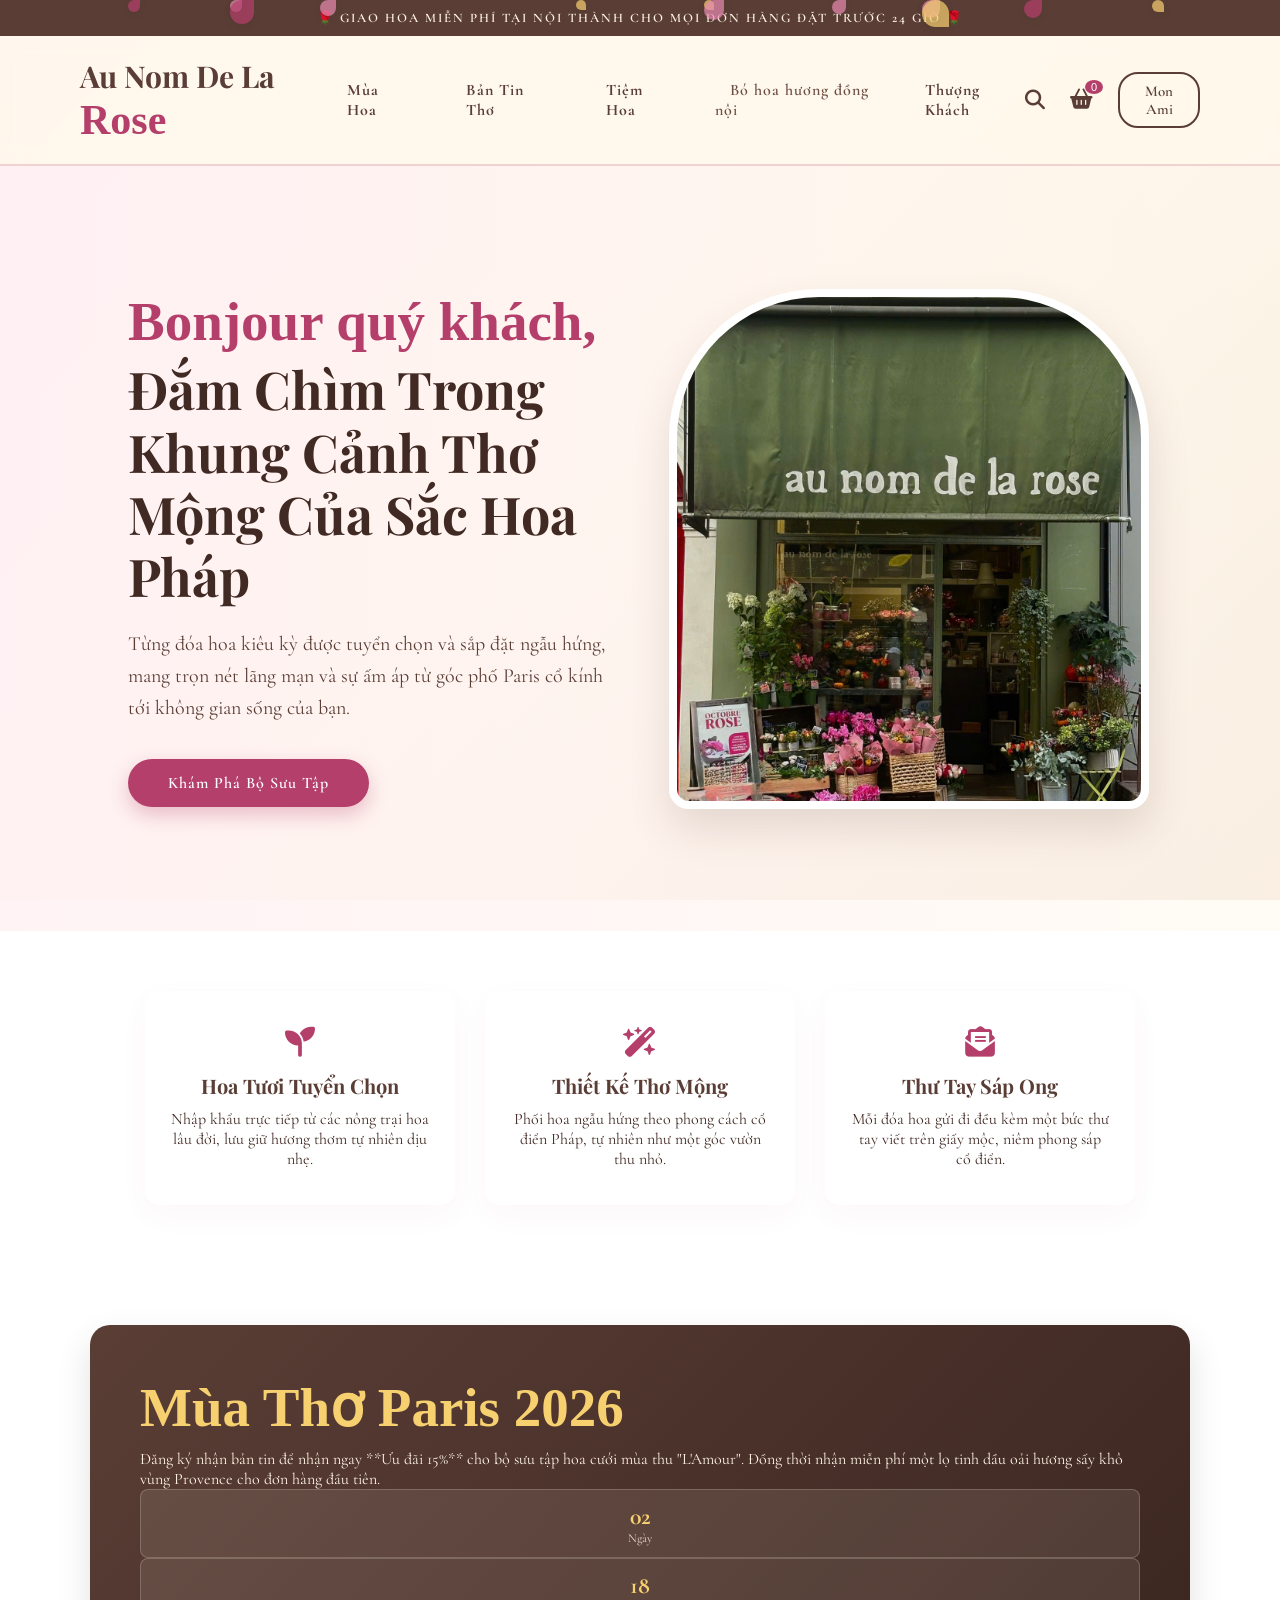
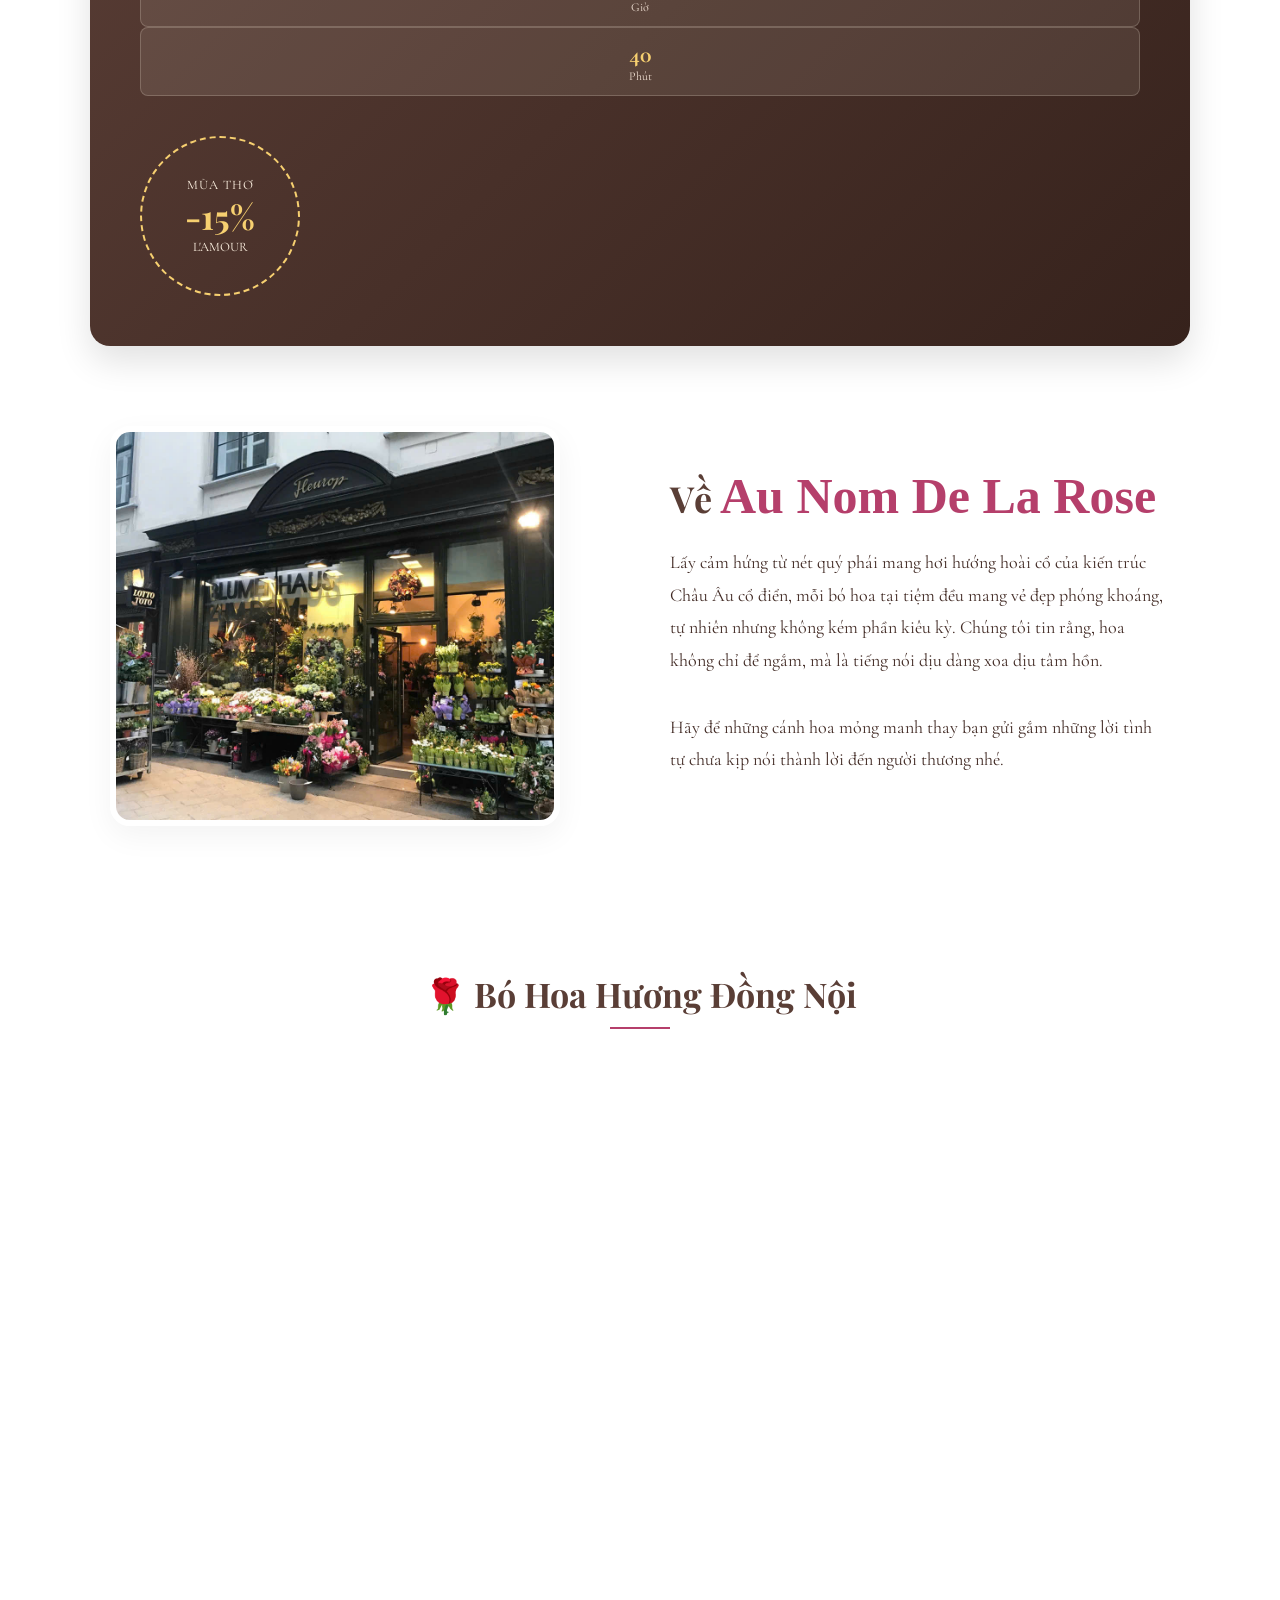
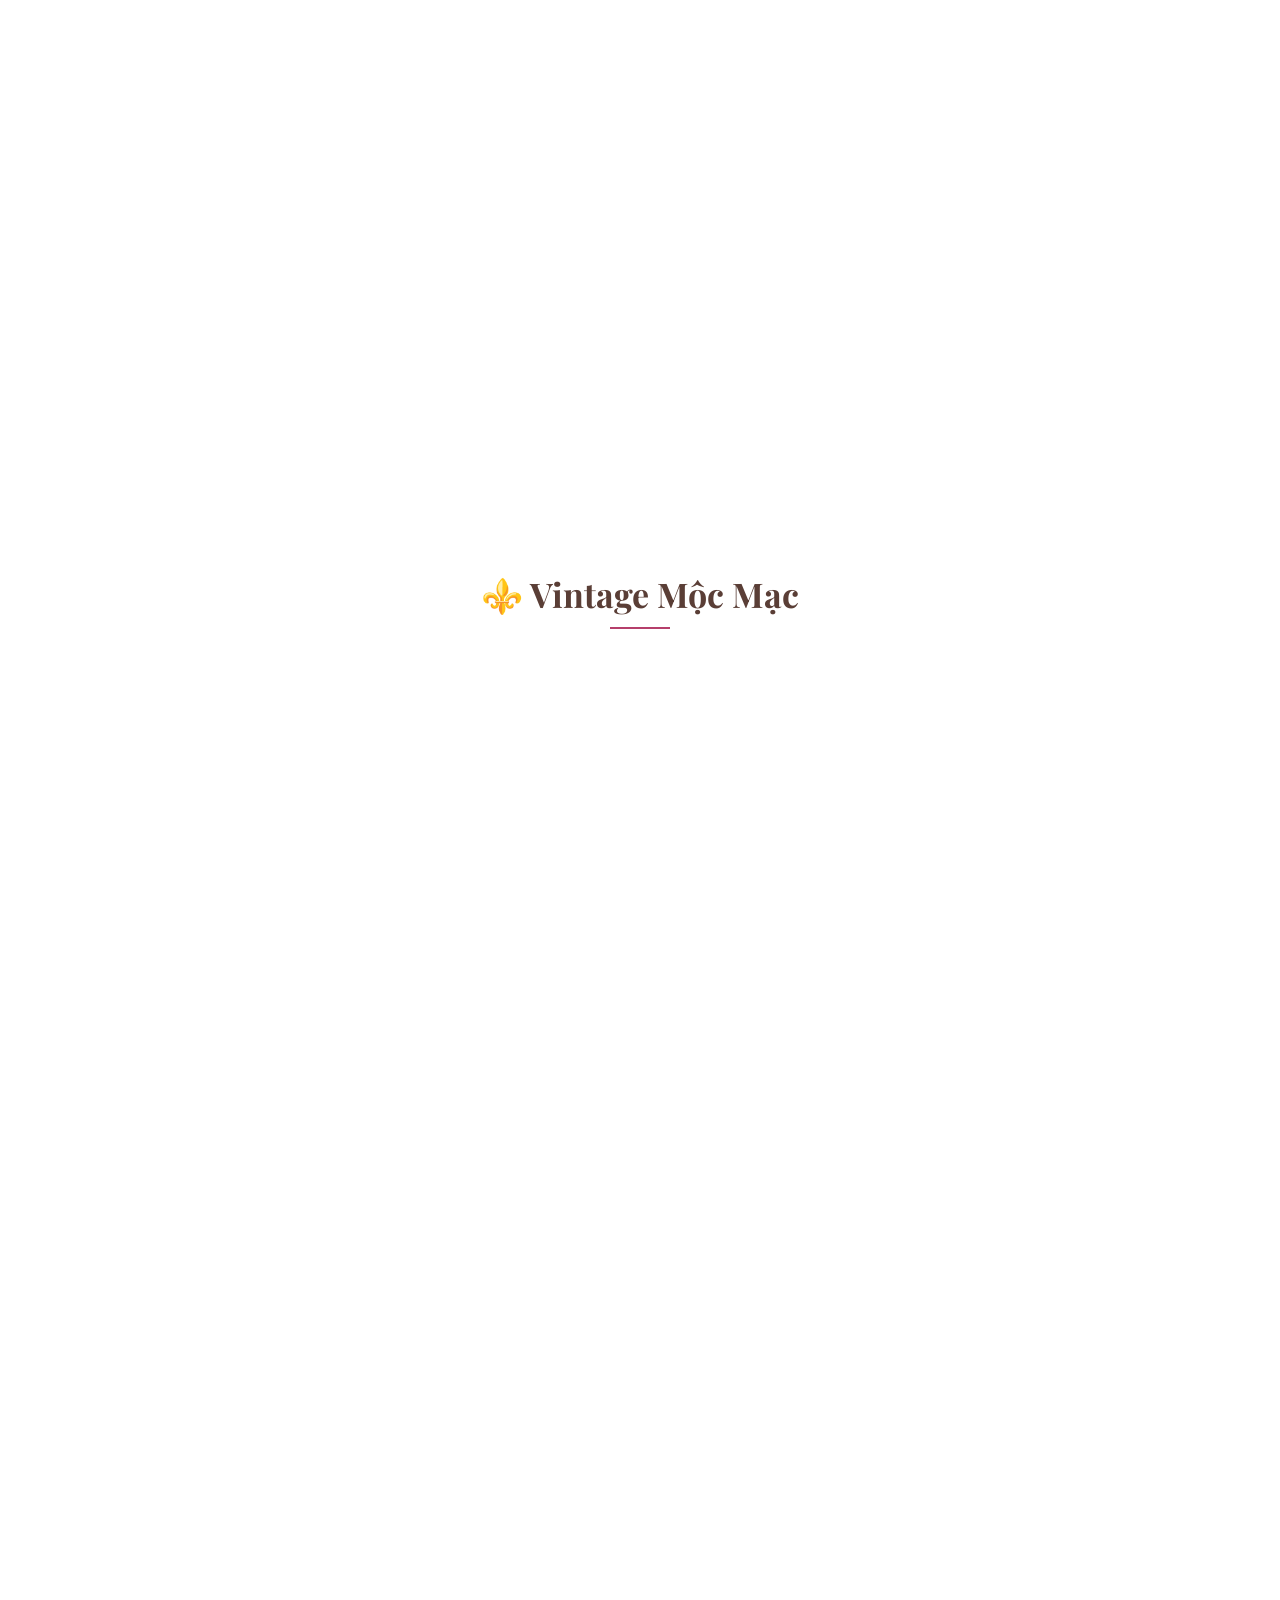
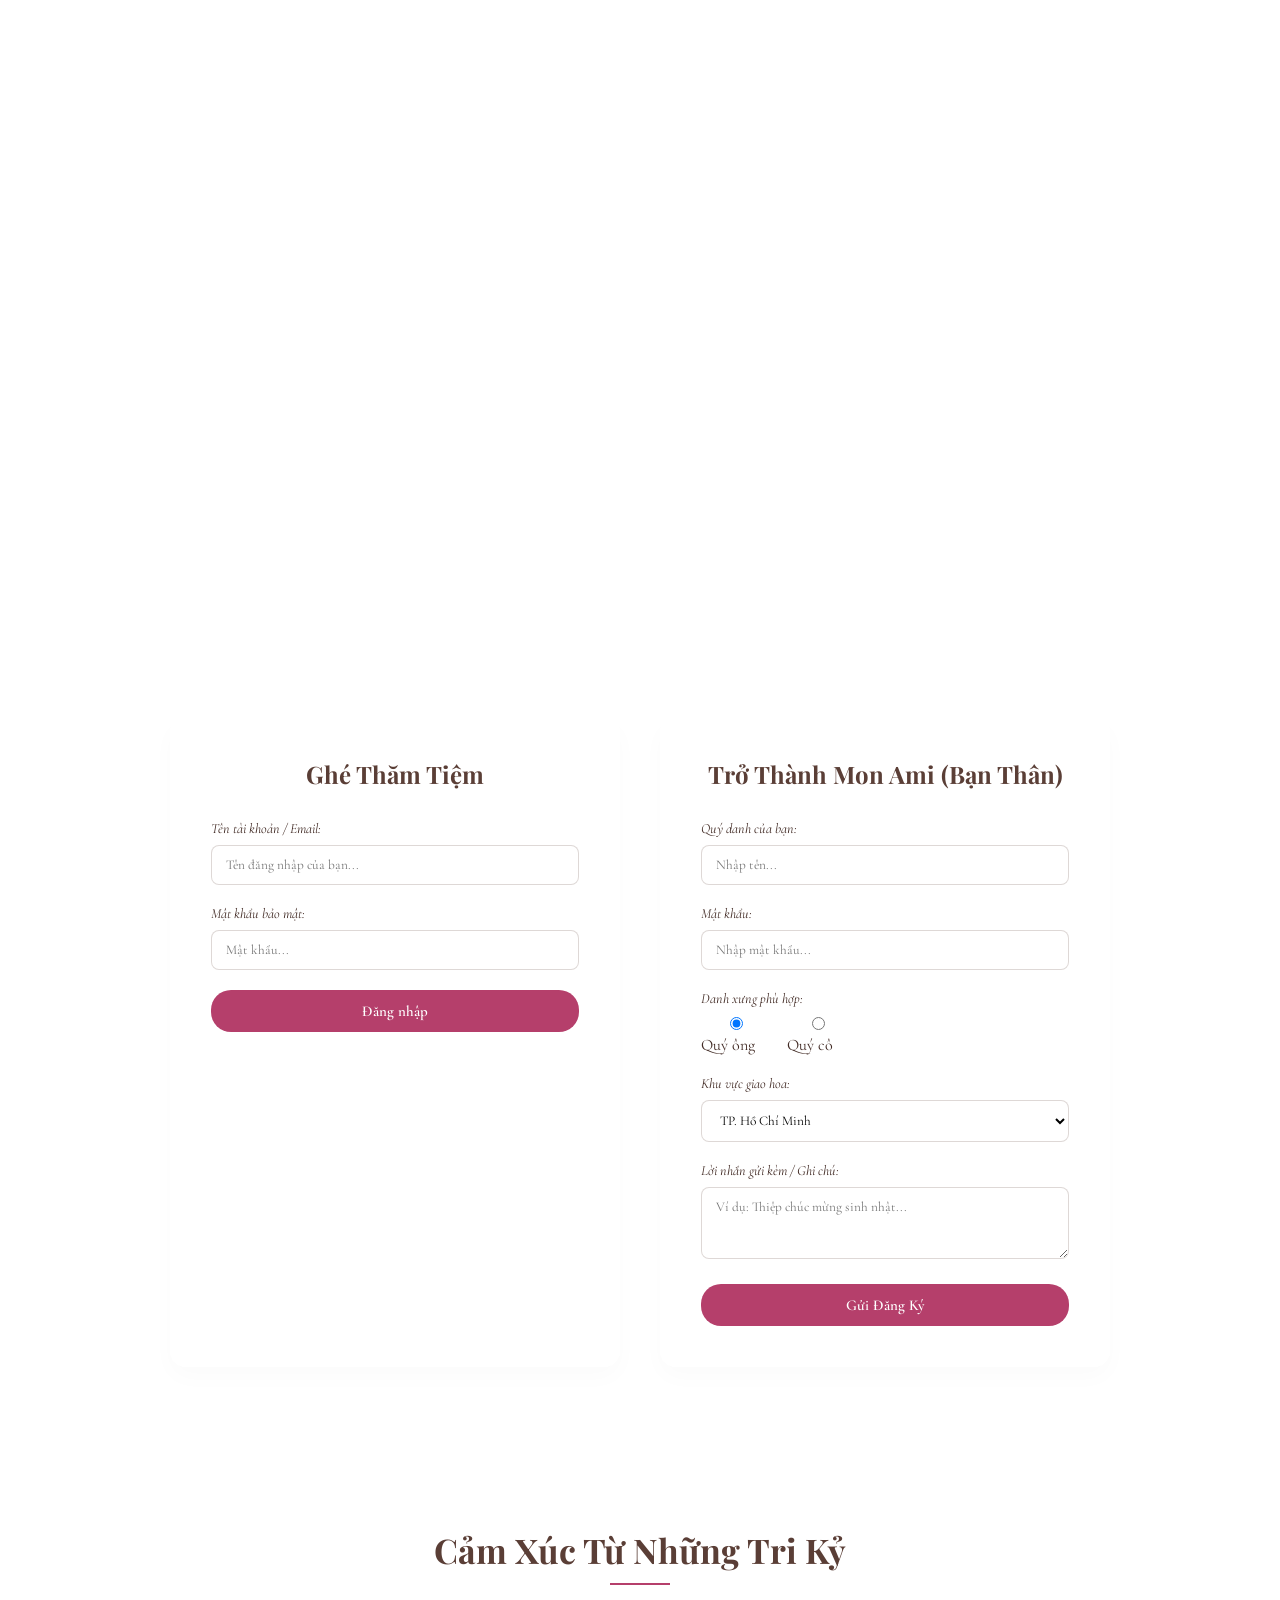
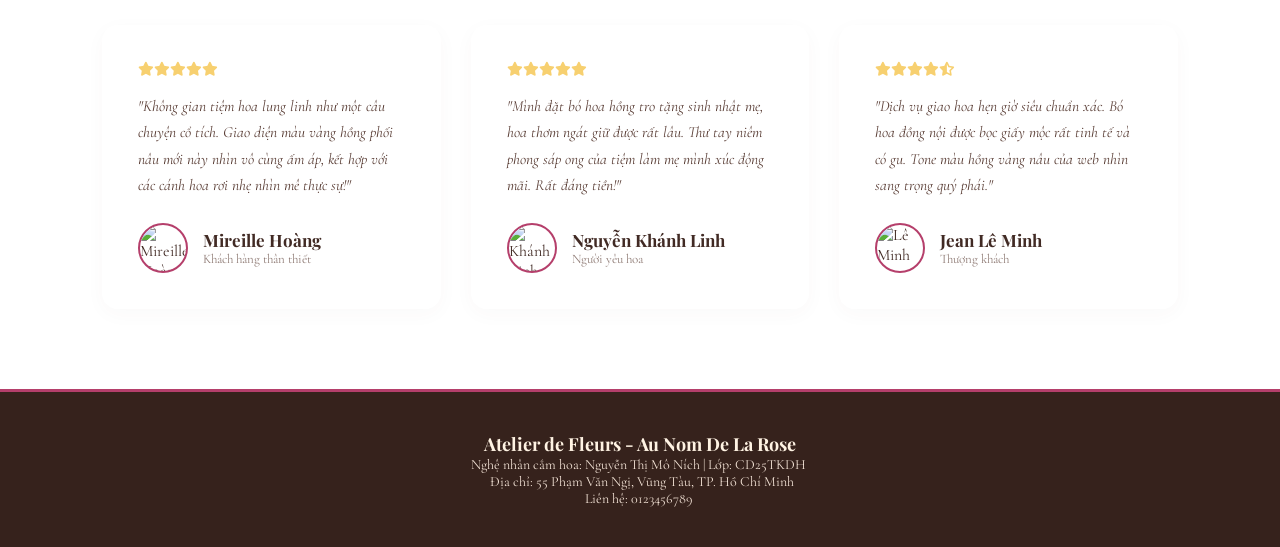
==== index.html @ 8b3912d1 "Rename html.html to index.html" ====
<!DOCTYPE html>
<html lang="vi">
<head>
	
    <meta charset="UTF-8">
    <meta name="viewport" content="width=device-width, initial-scale=1.0">
    <title>Au Nom De La Rose - Tiệm Hoa Cổ Điển Pháp</title>
   <link rel="stylesheet" href="styles/default.css">
    <!-- Font Awesome Icons -->
    <link rel="stylesheet" href="https://cdnjs.cloudflare.com/ajax/libs/font-awesome/6.4.0/css/all.min.css">
    <!-- Google Fonts -->
    <link href="https://fonts.googleapis.com/css2?amily=Alex+Brush&family=Cormorant+Garamond:ital,wght=0,400;0,600;0,700;1,400&family=Playfair+Display:ital,wght=0,600;0,700;1,400;1,700&display=swap" rel="stylesheet">

    <style>
        * {
            margin: 0;
            padding: 0;
            box-sizing: border-box;
            font-family: 'Cormorant Garamond', serif;
            scroll-behavior: smooth;
        }

        body {
            background: linear-gradient(135deg, 
                            rgba(255, 240, 243, 0.92), 
                            rgba(255, 248, 235, 0.90), 
                            rgba(242, 226, 213, 0.92)), 
                        url('image_c77084.jpg'); 
            background-size: cover; 
            background-position: center;
            background-attachment: fixed;
            color: #412a24;
            font-size: 16px;
            overflow-x: hidden;
            position: relative;
        }

        /* ----- HIỆU ỨNG CÁNH HOA RƠI TOÀN TRANG ----- */
        .petals-container {
            position: fixed;
            top: 0;
            left: 0;
            width: 100%;
            height: 100%;
            pointer-events: none; /* Giúp khách hàng vẫn click chọn xem hoa bình thường */
            z-index: 9999;
            overflow: hidden;
        }

        .petal {
            position: absolute;
            background: #b53f6b; /* Cánh hoa hồng đậm */
            border-radius: 150% 0 150% 150%;
            opacity: 0.7;
            animation: fly 10s linear infinite;
        }

        /* Tạo các kiểu dáng, màu sắc và tốc độ rơi ngẫu nhiên cho cánh hoa */
        .petal:nth-child(2n) { background: #e88ab1; } /* Hồng nhạt */
        .petal:nth-child(3n) { background: #f7d070; border-radius: 50% 50% 0 50%; } /* Cánh hoa vàng vàng */
        
        .petal.p1 { left: 10%; width: 12px; height: 12px; animation-duration: 8s; animation-delay: 0s; }
        .petal.p2 { left: 25%; width: 16px; height: 16px; animation-duration: 12s; animation-delay: 2s; }
        .petal.p3 { left: 45%; width: 10px; height: 10px; animation-duration: 7s; animation-delay: 1s; }
        .petal.p4 { left: 65%; width: 14px; height: 14px; animation-duration: 11s; animation-delay: 4s; }
        .petal.p5 { left: 80%; width: 18px; height: 18px; animation-duration: 9s; animation-delay: 1.5s; }
        .petal.p6 { left: 90%; width: 12px; height: 12px; animation-duration: 13s; animation-delay: 3s; }

        @keyframes fly {
            0% {
                top: -10%;
                transform: translateX(0) rotate(0deg);
            }
            100% {
                top: 110%;
                transform: translateX(100px) rotate(360deg);
            }
        }

        /* TOP BAR */
        .topbar {
            background: #5a3e36; 
            color: #fff3e3; 
            text-align: center;
            padding: 10px;
            font-size: 13px;
            letter-spacing: 2px;
            text-transform: uppercase;
            font-weight: 600;
        }

        /* HEADER */
        header {
            background: rgba(255, 248, 235, 0.85); 
            display: flex;
            justify-content: space-between;
            align-items: center;
            padding: 20px 80px;
            border-bottom: 2px solid rgba(181, 63, 107, 0.2); 
            position: sticky;
            top: 0;
            z-index: 1000;
            backdrop-filter: blur(10px);
        }

        .logo h2 {
            font-family: 'Playfair Display', serif;
            color: #5a3e36; 
            font-size: 30px;
            font-weight: 700;
        }

        .logo h2 span {
            font-family: 'Alex Brush', cursive; 
            color: #b53f6b; 
            font-size: 42px;
            font-weight: bold;
        }

        nav a {
            text-decoration: none;
            margin: 0 15px;
            color: #5a3e36; 
            font-size: 16px;
            letter-spacing: 1px;
            font-weight: 700;
            transition: .3s;
        }

        nav a:hover { color: #b53f6b; }

        .icons {
            display: flex;
            align-items: center;
            gap: 25px;
            font-size: 20px;
            color: #5a3e36;
        }

        .cart { position: relative; cursor: pointer; }
        .cart:hover { color: #b53f6b; }

        .cart-count {
            position: absolute;
            top: -8px;
            right: -10px;
            background: #b53f6b; 
            color: #fff;
            font-size: 11px;
            padding: 1px 6px;
            border-radius: 50%;
            font-family: sans-serif;
        }

        .login-btn {
            background: transparent; 
            color: #5a3e36;
            padding: 8px 22px;
            border: 2px solid #5a3e36;
            border-radius: 20px;
            font-size: 15px;
            font-weight: 600;
            cursor: pointer;
            transition: 0.3s;
        }

        .login-btn:hover {
            background: #b53f6b;
            color: #fff;
            border-color: #b53f6b;
        }

        /* BANNER TRANG BÌA */
        .banner {
            min-height: 85vh;
            display: flex;
            align-items: center;
            justify-content: space-between;
            padding: 40px 10%;
            background: linear-gradient(to right, rgba(255, 240, 243, 0.8), rgba(255, 248, 235, 0.5));
            gap: 50px;
        }

        .banner-text { flex: 1; text-align: left; }
        .banner-text .sub-title {
            font-family: 'Alex Brush', cursive;
            font-size: 55px;
            color: #b53f6b;
            margin-bottom: 5px;
            font-weight: bold;
            display: block;
        }

        .banner-text h1 {
            font-family: 'Playfair Display', serif;
            font-size: 52px;
            color: #412a24; 
            font-weight: 700;
            line-height: 1.2;
            margin-bottom: 20px;
        }

        .banner-text p {
            font-size: 20px;
            margin-bottom: 35px;
            color: #5a3e36;
            line-height: 1.6;
        }

        .banner-text button {
            background: #b53f6b; 
            color: #fff;
            border: none;
            padding: 14px 40px;
            font-size: 16px;
            letter-spacing: 1px;
            border-radius: 30px;
            cursor: pointer;
            transition: 0.4s;
            font-weight: 600;
            box-shadow: 0 8px 20px rgba(181, 63, 107, 0.3);
        }

        .banner-text button:hover {
            background: #5a3e36; 
            box-shadow: 0 8px 20px rgba(90, 62, 54, 0.3);
        }

        .banner-image { flex: 1; display: flex; justify-content: center; position: relative; }
        .banner-image .img-wrapper {
            width: 100%;
            max-width: 480px;
            height: 520px;
            border-radius: 150px 150px 20px 20px; 
            overflow: hidden;
            border: 8px solid #fff;
            box-shadow: 0 20px 40px rgba(90,62,54,0.15);
        }

        .banner-image img { width: 100%; height: 100%; object-fit: cover; transition: transform 0.6s; }
        .banner-image .img-wrapper:hover img { transform: scale(1.05); }

        /* FEATURES */
        .features { display: flex; justify-content: center; flex-wrap: wrap; gap: 30px; padding: 60px 40px; }
        .feature-box {
            background: rgba(255, 255, 255, 0.8);
            backdrop-filter: blur(5px);
            width: 310px;
            padding: 35px 25px;
            text-align: center;
            border-radius: 15px;
            border: 1px solid rgba(255, 255, 255, 0.6);
            box-shadow: 0 10px 30px rgba(181, 63, 107, 0.04);
            transition: 0.3s;
        }
        .feature-box:hover { transform: translateY(-5px); border-color: #b53f6b; }
        .feature-box i { font-size: 30px; color: #b53f6b; margin-bottom: 15px; }
        .feature-box h3 { font-family: 'Playfair Display', serif; font-size: 20px; color: #5a3e36; margin-bottom: 10px; }

        /* PROMO SECTION */
        .promo-section {
            background: linear-gradient(135deg, #5a3e36, #36221c);
            max-width: 1100px;
            margin: 60px auto;
            padding: 50px;
            display: flex;
            align-items: center;
            justify-content: space-between;
            gap: 40px;
            flex-wrap: wrap;
            border-radius: 20px;
            box-shadow: 0 15px 35px rgba(0,0,0,0.12);
            color: #fff3e3;
        }

        .bouncing-title { font-family: 'Alex Brush', cursive; font-size: 55px; color: #f7d070; margin-bottom: 10px; }
        .time-box {
            background: rgba(255, 243, 227, 0.1);
            padding: 12px;
            text-align: center;
            min-width: 75px;
            border: 1px solid rgba(255, 243, 227, 0.2);
            border-radius: 8px;
        }
        .time-box span { color: #f7d070; font-size: 24px; font-weight: bold; }

        .badge-circle {
            border: 2px dashed #f7d070;
            width: 160px;
            height: 160px;
            border-radius: 50%;
            display: flex;
            flex-direction: column;
            justify-content: center;
            align-items: center;
        }
        .badge-circle h3 { font-size: 34px; color: #f7d070; font-family: 'Playfair Display', serif; }

        /* GIỚI THIỆU TIỆM HOA */
        .about-section {
            max-width: 1100px;
            margin: 80px auto;
            padding: 0 20px;
            display: flex;
            align-items: center;
            gap: 60px;
            flex-wrap: wrap;
        }

        .about-img img {
            width: 100%;
            max-width: 450px;
            height: 400px;
            object-fit: cover;
            border-radius: 20px;
            border: 6px solid #fff;
            box-shadow: 0 10px 30px rgba(0,0,0,0.05);
        }

        .about-text h2 { font-family: 'Playfair Display', serif; color: #5a3e36; font-size: 36px; margin-bottom: 20px; }
        .about-text h2 span { color: #b53f6b; font-family: 'Alex Brush', cursive; font-size: 50px; }

        /* PRODUCTS GRID */
        section { padding: 60px 8%; } 
        .title { text-align: center; font-family: 'Playfair Display', serif; font-size: 34px; color: #5a3e36; margin-bottom: 40px; position: relative; }
        .title::after { content: ''; display: block; width: 60px; height: 2px; background: #b53f6b; margin: 10px auto 0; }

        .products {
            display: grid;
            grid-template-columns: repeat(auto-fill, minmax(260px, 1fr));
            gap: 30px;
            max-width: 1200px;
            margin: 0 auto;
        }

        .card {
            background: rgba(255, 255, 255, 0.85);
            backdrop-filter: blur(5px);
            border: 1px solid rgba(255, 255, 255, 0.6);
            border-radius: 16px;
            transition: .4s;
            padding: 15px;
            box-shadow: 0 5px 15px rgba(0,0,0,0.02);
        }

        .card:hover {
            transform: translateY(-6px);
            box-shadow: 0 15px 30px rgba(181, 63, 107, 0.1);
            border-color: #b53f6b;
        }

        .card img { width: 100%; height: 280px; object-fit: cover; border-radius: 12px; }
        .content { padding: 15px 5px 5px 5px; text-align: center; }
        .content h3 { font-family: 'Playfair Display', serif; font-size: 18px; color: #5a3e36; margin-bottom: 8px; }
        .price { font-size: 16px; color: #b53f6b; font-weight: 700; margin-bottom: 15px; font-family: sans-serif; }

        .buy {
            width: 100%;
            padding: 11px;
            border: 1px solid #b53f6b;
            background: transparent;
            color: #b53f6b;
            font-size: 15px;
            font-weight: 600;
            cursor: pointer;
            transition: 0.3s;
            border-radius: 20px;
        }
        .buy:hover { background: #b53f6b; color: #fff; }

        /* ACCOUNT SECTION */
        #account-section { padding: 80px 10%; }
        .account-container { display: flex; justify-content: center; gap: 40px; flex-wrap: wrap; max-width: 1000px; margin: 0 auto; }
        .form-box { background: rgba(255, 255, 255, 0.85); backdrop-filter: blur(5px); flex: 1; min-width: 320px; max-width: 450px; padding: 40px; border-radius: 16px; border: 1px solid rgba(255,255,255,0.6); box-shadow: 0 10px 25px rgba(0,0,0,0.02); }
        .form-box h2 { font-family: 'Playfair Display', serif; text-align: center; color: #5a3e36; margin-bottom: 30px; }
        
        .form-group input, .form-group select, .form-group textarea {
            border: 1px solid rgba(90, 62, 54, 0.2);
            padding: 11px 14px;
            width: 100%;
            background: rgba(255, 255, 255, 0.7);
            border-radius: 8px;
        }
        .form-group input:focus, .form-group select:focus, .form-group textarea:focus { border-color: #b53f6b; background: #fff; outline: none; }
        
        .submit-btn {
            width: 100%;
            padding: 12px;
            border: none;
            background: #b53f6b; 
            color: white;
            font-size: 15px;
            font-weight: 600;
            cursor: pointer;
            transition: 0.3s;
            border-radius: 20px;
        }
        .submit-btn:hover { background: #5a3e36; }

        /* ----- PHẦN ĐÁNH GIÁ KHÁCH HÀNG MỞ RỘNG (3 ĐÁNH GIÁ CÓ HÌNH ẢNH) ----- */
        .reviews-section { padding: 80px 8%; text-align: center; }
        
        .reviews-grid {
            display: grid;
            grid-template-columns: repeat(auto-fit, minmax(320px, 1fr));
            gap: 30px;
            max-width: 1200px;
            margin: 40px auto 0;
        }

        .review-card {
            background: rgba(255, 255, 255, 0.85);
            backdrop-filter: blur(5px);
            padding: 35px;
            border-radius: 16px;
            border: 1px solid rgba(255,255,255,0.6);
            text-align: left;
            box-shadow: 0 5px 20px rgba(90, 62, 54, 0.03);
            transition: 0.3s;
        }
        .review-card:hover {
            transform: translateY(-5px);
            border-color: #b53f6b;
            box-shadow: 0 10px 25px rgba(181, 63, 107, 0.08);
        }

        .stars { color: #f7d070; margin-bottom: 15px; font-size: 14px; }
        .review-text { font-style: italic; line-height: 1.7; margin-bottom: 25px; color: #5a3e36; font-size: 15.5px; }
        
        .customer-info { display: flex; align-items: center; gap: 15px; }
        .customer-info img { width: 50px; height: 50px; border-radius: 50%; object-fit: cover; border: 2px solid #b53f6b; }
        .customer-info h4 { font-family: 'Playfair Display', serif; color: #412a24; font-size: 17px; }
        .customer-info p { font-size: 13px; color: #8e7a74; }

        /* FOOTER */
        footer {
            background: #36221c; 
            color: #f2e2d5;
            text-align: center;
            padding: 40px 20px;
            font-size: 14px;
            border-top: 3px solid #b53f6b;
        }
        footer p strong { color: #fff3e3; font-family: 'Playfair Display', serif; font-size: 18px; }
    </style>
</head>
<body>

    <div class="petals-container">
        <div class="petal p1"></div>
        <div class="petal p2"></div>
        <div class="petal p3"></div>
        <div class="petal p4"></div>
        <div class="petal p5"></div>
        <div class="petal p6"></div>
        <!-- Lớp cánh hoa thứ hai lệch giờ để tạo độ dày mượt mà -->
        <div class="petal p1" style="animation-delay: 4s; left: 18%; width: 24px; height: 24px;"></div>
        <div class="petal p3" style="animation-delay: 5s; left: 55%; width: 20px; height: 20px;"></div>
        <div class="petal p5" style="animation-delay: 3s; left: 72%; width: 27px; height: 27px;"></div>
    </div>
        <!-- Nhân đôi số lượng cánh hoa để dày hơn -->
        <div class="petal p1" style="animation-delay: 4s; left: 18%;"></div>
        <div class="petal p3" style="animation-delay: 5s; left: 55%;"></div>
        <div class="petal p5" style="animation-delay: 3s; left: 72%;"></div>
    </div>

    <!-- TOP BAR -->
    <div class="topbar">
        🌹 Giao Hoa Miễn Phí Tại Nội Thành Cho Mọi Đơn Hàng Đặt Trước 24 Giờ 🌹
    </div>

    <!-- HEADER -->
    <header>
        <div class="logo">
            <h2>Au Nom De La <span>Rose</span></h2>
        </div>

        <nav>
            <a href="#home">Mùa Hoa</a>
            <a href="#promo">Bản Tin Thơ</a>
            <a href="#about">Tiệm Hoa</a>
            <div class="dropdown">
    <a href="#classic-bouquet" class="dropbtn">
        Bó hoa hương đồng nội
    </a>

    <div class="dropdown-content">
        
        <a href="#rustic-box"> Vintage Mộc Mạc</a>
    </div>
</div>
            <a href="#account-section">Thượng Khách</a>
        </nav>

        <div class="icons">
            <i class="fa-solid fa-magnifying-glass"></i>
            <div class="cart">
                <i class="fa-solid fa-basket-shopping"></i>
                <div class="cart-count" id="cartCount">0</div>
            </div>
            <button class="login-btn" onclick="gotoAccount()">Mon Ami</button>
        </div>
    </header>

    <!-- TRANG BÌA -->
    <section id="home" class="banner">
        <div class="banner-text">
            <span class="sub-title">Bonjour quý khách,</span>
            <h1>Đắm Chìm Trong Khung Cảnh Thơ Mộng Của Sắc Hoa Pháp</h1>
            <p>Từng đóa hoa kiêu kỳ được tuyển chọn và sắp đặt ngẫu hứng, mang trọn nét lãng mạn và sự ấm áp từ góc phố Paris cổ kính tới không gian sống của bạn.</p>
            <button onclick="goShop()">Khám Phá Bộ Sưu Tập</button>
        </div>
        <div class="banner-image">
            <div class="img-wrapper"><img src="inmage/cua hang hoa.jpg" width="1200" height="1600" alt=""/> </div>
        </div>
    </section>

    <!-- FEATURES -->
    <div class="features">
        <div class="feature-box">
            <i class="fa-solid fa-seedling"></i>
            <h3>Hoa Tươi Tuyển Chọn</h3>
            <p>Nhập khẩu trực tiếp từ các nông trại hoa lâu đời, lưu giữ hương thơm tự nhiên dịu nhẹ.</p>
        </div>
        <div class="feature-box">
            <i class="fa-solid fa-wand-magic-sparkles"></i>
            <h3>Thiết Kế Thơ Mộng</h3>
            <p>Phối hoa ngẫu hứng theo phong cách cổ điển Pháp, tự nhiên như một góc vườn thu nhỏ.</p>
        </div>
        <div class="feature-box">
            <i class="fa-solid fa-envelope-open-text"></i>
            <h3>Thư Tay Sáp Ong</h3>
            <p>Mỗi đóa hoa gửi đi đều kèm một bức thư tay viết trên giấy mộc, niêm phong sáp cổ điển.</p>
        </div>
    </div>

    <!-- PHẦN ƯU ĐÃI -->
    <div id="promo" class="promo-section">
        <div class="promo-content">
            <h2 class="bouncing-title">Mùa Thơ Paris 2026</h2>
            <p>Đăng ký nhận bản tin để nhận ngay **Ưu đãi 15%** cho bộ sưu tập hoa cưới mùa thu "L'Amour". Đồng thời nhận miễn phí một lọ tinh dầu oải hương sấy khô vùng Provence cho đơn hàng đầu tiên.</p>
            
            <div class="promo-countdown">
                <div class="time-box"><span>02</span><label style="color:#f2e2d5; font-size:12px; display:block;">Ngày</label></div>
                <div class="time-box"><span>18</span><label style="color:#f2e2d5; font-size:12px; display:block;">Giờ</label></div>
                <div class="time-box"><span>40</span><label style="color:#f2e2d5; font-size:12px; display:block;">Phút</label></div>
            </div>
        </div>
        <div class="promo-badge">
            <div class="badge-circle">
                <p style="font-size: 13px; letter-spacing: 1px;">MÙA THƠ</p>
                <h3>-15%</h3>
                <p style="font-size: 13px;">L'AMOUR</p>
            </div>
        </div>
    </div>

    <!-- GIỚI THIỆU TIỆM HOA -->
    <div id="about" class="about-section">
        <div class="about-img"><img src="inmage/tiem hoa.jpg" width="1200" height="900" alt=""/> </div>
		
        <div class="about-text">
            <h2>Về <span>Au Nom De La Rose</span></h2>
            <p>Lấy cảm hứng từ nét quý phái mang hơi hướng hoài cổ của kiến trúc Châu Âu cổ điển, mỗi bó hoa tại tiệm đều mang vẻ đẹp phóng khoáng, tự nhiên nhưng không kém phần kiêu kỳ. Chúng tôi tin rằng, hoa không chỉ để ngắm, mà là tiếng nói dịu dàng xoa dịu tâm hồn.</p>
            <br>
            <p>Hãy để những cánh hoa mỏng manh thay bạn gửi gắm những lời tình tự chưa kịp nói thành lời đến người thương nhé.</p>
        </div>
</div>

    <!-- DANH MỤC: BÓ HOA -->
    <section id="classic-bouquet">
        <h2 class="title">🌹 Bó Hoa Hương Đồng Nội</h2>
        <div class="products">
            <div class="card"><img src="inmage/hoa1.jpg" width="1200" height="1500" alt=""/>
<div class="content">
        <h3>🌼 Belle Époque</h3>
        <h3>&nbsp;Ngày tháng tươi đẹp</h3>
<div class="price">950.000đ</div>
                    <button class="buy" onclick="addCart()">Đặt hoa ngay</button>
                </div>
            </div>
            <div class="card"><img src="inmage/hoa2.jpg" width="1080" height="1440" alt=""/>
<div class="content">
        <h3>🌺 Rêve de Paris&nbsp;</h3>
        <h3>&nbsp;Giấc mơ Paris</h3>
<div class="price">980.000đ</div>
                    <button class="buy" onclick="addCart()">Đặt hoa ngay</button>
                </div>
            </div>
            <div class="card"><img src="inmage/hoa3.jpg" width="1080" height="1440" alt=""/>
<div class="content">
        <h3>🌺 Jardin Secret</h3>
        <h3>&nbsp;Khu vườn bí mật</h3>
<div class="price">890.000đ</div>
                    <button class="buy" onclick="addCart()">Đặt hoa ngay</button>
                </div>
            </div>
            <div class="card"><img src="inmage/hoa4.jpg" width="1080" height="1218" alt=""/>
<div class="content">
        <h3>Estoile du Ciel&nbsp;</h3>
        <h3>&nbsp;Ánh sao đêm</h3>
                    <div class="price">1.250.000đ</div>
                    <button class="buy" onclick="addCart()">Đặt hoa ngay</button>
                </div>
		  </div>
            <div class="card"><img src="inmage/hoa14.jpg" width="1080" height="1440" alt=""/>
<div class="content">
        <h3>Reeve Éternel&nbsp;</h3>
        <h3>&nbsp;Giấc mơ vĩnh cửu</h3>
<div class="price">1.650.000đ</div>
                    <button class="buy" onclick="addCart()">Đặt hoa ngay</button>
                </div>
				 </div>
            <div class="card"><img src="inmage/hoa16.jpg" width="1200" height="1493" alt=""/>
<div class="content">
        <h3>Jardin de Printemps&nbsp;</h3>
        <h3>&nbsp;Khu vườn mùa xuân"</h3>
<div class="price">1.650.000đ</div>
                    <button class="buy" onclick="addCart()">Đặt hoa ngay</button>
              </div>
            </div>
        </div>
    </section>

    <!-- DANH MỤC: HỘP HOA VINTAGE -->
    <section id="parisian-box">
        <h2 class="title">⚜️  Vintage Mộc Mạc</h2>
        <div class="products">
            <div class="card"><img src="inmage/hoa5.jpg" width="1200" height="1600" alt=""/>
<div class="content">
        <h3>🌸 La Vie en Rose&nbsp;</h3>
        <h3>&nbsp;Cuộc sống màu hồng</h3>
<div class="price">1.250.000đ</div>
                    <button class="buy" onclick="addCart()">Đặt hoa ngay</button>
              </div>
            </div>
            <div class="card"><img src="inmage/hoa6.jpg" width="1200" height="1584" alt=""/>
<div class="content">
        <h3>🌷 Étoile d'Amour&nbsp;</h3>
        <h3>&nbsp;Ngôi sao tình yêu</h3>
<div class="price">1.150.000đ</div>
                    <button class="buy" onclick="addCart()">Đặt hoa ngay</button>
              </div>
            </div>
            <div class="card"><img src="inmage/hoa7.jpg" width="1200" height="1600" alt=""/>
<div class="content">
        <h3>Clair de Lune &nbsp;</h3>
        <h3>Ánh trăng dịu dàng</h3>
<div class="price">1.100.000đ</div>
                    <button class="buy" onclick="addCart()">Đặt hoa ngay</button>
              </div>
           </div>
            <div class="card"><img src="inmage/hoa8.jpg" width="1200" height="1599" alt=""/>
<div class="content">
       <h3>🌹 Le Premier Baiser&nbsp;</h3>
        <h3>&nbsp;Nụ hôn đầu</h3>
                    <div class="price">1.100.000đ</div>
                    <button class="buy" onclick="addCart()">Đặt hoa ngay</button>
              </div>
		  </div>
            <div class="card"><img src="inmage/hoa9.jpg" width="1200" height="1600" alt=""/>
<div class="content">
        <h3>🌸 Douce Romance&nbsp;</h3>
        <h3>&nbsp;Khúc tình ca dịu dàng</h3>
<p>&nbsp;</p>
<div class="price">1.100.000đ</div>
                    <button class="buy" onclick="addCart()">Đặt hoa ngay</button>
              </div>
		  </div>
            <div class="card"><img src="inmage/hoa12.jpg" width="750" height="1125" alt=""/>
<div class="content">
        <h3>🌷 Fleur de Lune&nbsp;</h3>
        <h3>&nbsp;Hoa dưới ánh trăng</h3>
<div class="price">1.100.000đ</div>
                    <button class="buy" onclick="addCart()">Đặt hoa ngay</button>
              </div>
		  </div>
            <div class="card"><img src="inmage/hoa11.jpg" width="1200" height="1500" alt=""/>
<div class="content">
        <h3>🌹 Amour Infini&nbsp;</h3>
        <h3>&nbsp;Tình yêu vô tận</h3>
<div class="price">1.100.000đ</div>
                    <button class="buy" onclick="addCart()">Đặt hoa ngay</button>
              </div>
		  </div>
            <div class="card"><img src="inmage/hoa13.jpg" width="1080" height="1440" alt=""/>
<div class="content">
        <h3>🌹 Rose Éternelle&nbsp;</h3>
        <h3>&nbsp;Hoa hồng vĩnh cửu</h3>
<div class="price">1.100.000đ</div>
                    <button class="buy" onclick="addCart()">Đặt hoa ngay</button>
              </div>
          </div>
        </div>
    </section>

    <!-- TÀI KHOẢN -->
    <section id="account-section">
        <div class="account-container">
            <div class="form-box">
                <h2>Ghé Thăm Tiệm</h2>
                <div class="form-group" style="margin-bottom: 20px;">
                    <label style="display:block; font-size:14px; margin-bottom:8px; font-style:italic;">Tên tài khoản / Email:</label>
                    <input type="text" id="login-user" placeholder="Tên đăng nhập của bạn...">
                </div>
                <div class="form-group" style="margin-bottom: 20px;">
                    <label style="display:block; font-size:14px; margin-bottom:8px; font-style:italic;">Mật khẩu bảo mật:</label>
                    <input type="password" id="login-pass" placeholder="Mật khẩu...">
                </div>
                <button class="submit-btn" onclick="login()">Đăng nhập</button>
            </div>

            <div class="form-box">
                <h2>Trở Thành Mon Ami (Bạn Thân)</h2>
                <form id="registerForm" onsubmit="register(event)">
                    <div class="form-group" style="margin-bottom: 20px;">
                        <label style="display:block; font-size:14px; margin-bottom:8px; font-style:italic;">Quý danh của bạn:</label>
                        <input type="text" id="reg-user" required placeholder="Nhập tên...">
                    </div>
                    <div class="form-group" style="margin-bottom: 20px;">
                        <label style="display:block; font-size:14px; margin-bottom:8px; font-style:italic;">Mật khẩu:</label>
                        <input type="password" id="reg-pass" required placeholder="Nhập mật khẩu...">
                    </div>
                    <div class="form-group" style="margin-bottom: 20px;">
                        <label style="display:block; font-size:14px; margin-bottom:8px; font-style:italic;">Danh xưng phù hợp:</label>
                        <div style="display:flex; gap:15px; margin-top:5px;">
                            <label><input type="radio" name="gender" value="Quý ông" checked> Quý ông</label>
                            <label><input type="radio" name="gender" value="Quý cô"> Quý cô</label>
                        </div>
                    </div>
                    <div class="form-group" style="margin-bottom: 20px;">
                        <label style="display:block; font-size:14px; margin-bottom:8px; font-style:italic;">Khu vực giao hoa:</label>
                        <select id="reg-city">
                            <option value="Sài Gòn">TP. Hồ Chí Minh</option>
                            <option value="Hà Nội">Hà Nội</option>
                            <option value="Đà Lạt">Đà Lạt</option>
                        </select>
                    </div>
                    <div class="form-group" style="margin-bottom: 20px;">
                        <label style="display:block; font-size:14px; margin-bottom:8px; font-style:italic;">Lời nhắn gửi kèm / Ghi chú:</label>
                        <textarea id="reg-note" rows="3" placeholder="Ví dụ: Thiệp chúc mừng sinh nhật..."></textarea>
                    </div>
                    <button type="submit" class="submit-btn">Gửi Đăng Ký</button>
                </form>
            </div>
        </div>
    </section>

    <!-- PHẦN ĐÁNH GIÁ CỦA KHÁCH HÀNG (MỚI: LƯỚI 3 CỘT ĐA DẠNG CÓ HÌNH ẢNH) -->
    <div class="reviews-section">
        <h2 class="title">Cảm Xúc Từ Những Tri Kỷ</h2>
        <div class="reviews-grid">
            
            <!-- Đánh giá 1 -->
            <div class="review-card">
                <div class="stars">
                    <i class="fa-solid fa-star"></i><i class="fa-solid fa-star"></i><i class="fa-solid fa-star"></i><i class="fa-solid fa-star"></i><i class="fa-solid fa-star"></i>
                </div>
                <p class="review-text">"Không gian tiệm hoa lung linh như một câu chuyện cổ tích. Giao diện màu vàng hồng phối nâu mới này nhìn vô cùng ấm áp, kết hợp với các cánh hoa rơi nhẹ nhìn mê thực sự!"</p>
                <div class="customer-info">
                    <img src="https://images.unsplash.com/photo-1508214751196-bcfd4ca60f91?q=80&w=150" alt="Mireille Hoàng">
                    <div>
                        <h4>Mireille Hoàng</h4>
                        <p>Khách hàng thân thiết</p>
                    </div>
                </div>
            </div>

            <!-- Đánh giá 2 -->
            <div class="review-card">
                <div class="stars">
                    <i class="fa-solid fa-star"></i><i class="fa-solid fa-star"></i><i class="fa-solid fa-star"></i><i class="fa-solid fa-star"></i><i class="fa-solid fa-star"></i>
                </div>
                <p class="review-text">"Mình đặt bó hoa hồng tro tặng sinh nhật mẹ, hoa thơm ngát giữ được rất lâu. Thư tay niêm phong sáp ong của tiệm làm mẹ mình xúc động mãi. Rất đáng tiền!"</p>
                <div class="customer-info">
                    <img src="https://images.unsplash.com/photo-1534528741775-53994a69daeb?q=80&w=150" alt="Khánh Linh">
                    <div>
                        <h4>Nguyễn Khánh Linh</h4>
                        <p>Người yêu hoa</p>
                    </div>
                </div>
            </div>

            <!-- Đánh giá 3 -->
            <div class="review-card">
                <div class="stars">
                    <i class="fa-solid fa-star"></i><i class="fa-solid fa-star"></i><i class="fa-solid fa-star"></i><i class="fa-solid fa-star"></i><i class="fa-solid fa-star-half-stroke"></i>
                </div>
                <p class="review-text">"Dịch vụ giao hoa hẹn giờ siêu chuẩn xác. Bó hoa đồng nội được bọc giấy mộc rất tinh tế và có gu. Tone màu hồng vàng nâu của web nhìn sang trọng quý phái."</p>
                <div class="customer-info">
                    <img src="https://images.unsplash.com/photo-1507003211169-0a1dd7228f2d?q=80&w=150" alt="Lê Minh">
                    <div>
                        <h4>Jean Lê Minh</h4>
                        <p>Thượng khách</p>
                    </div>
                </div>
            </div>

        </div>
    </div>

    <!-- FOOTER -->
    <footer>
        <p><strong>Atelier de Fleurs - Au Nom De La Rose</strong></p>
      <p>Nghệ nhân cắm hoa: Nguyễn Thị Mô Ních | Lớp: CD25TKDH&nbsp;</p>
      <p>&nbsp;Địa chỉ: 55 Phạm Văn Ngị, Vũng Tàu, TP. Hồ Chí Minh</p>
        <p>Liên hệ: 0123456789&nbsp;</p>
    </footer>

    <!-- JAVASCRIPT -->
    <script>
        let cart = 0;
        function addCart() {
            cart++;
            document.getElementById("cartCount").innerHTML = cart;
            alert("Đóa hoa của bạn đã được các nghệ nhân chuẩn bị cắt cành!");
        }
        function login() {
            let user = document.getElementById("login-user").value;
            if (user.trim() == "") alert("Vui lòng điền thông tin!");
            else alert("Chào mừng tri kỷ " + user + " đã trở lại tiệm hoa.");
        }
        function register(event) {
            event.preventDefault(); 
            let user = document.getElementById("reg-user").value;
            alert("Cảm ơn '" + user + "' đã trở thành bạn thân (Mon Ami) của tiệm hoa!");
            document.getElementById("registerForm").reset();
        }
        function goShop() {
            document.getElementById("classic-bouquet").scrollIntoView({ behavior: "smooth" });
        }
        function gotoAccount() {
            document.getElementById("account-section").scrollIntoView({ behavior: "smooth" });
        }
    </script>
</body>
</html>
---- styles/default.css ----
* {
    margin: 0;
    padding: 0;
    box-sizing: border-box;
    font-family: 'Cormorant Garamond', serif;
    scroll-behavior: smooth;
}

body {
    background: linear-gradient(135deg, 
                    rgba(255, 240, 243, 0.92), 
                    rgba(255, 248, 235, 0.90), 
                    rgba(242, 226, 213, 0.92)), 
                url('image_c77084.jpg'); 
    background-size: cover; 
    background-position: center;
    background-attachment: fixed;
    color: #412a24;
    font-size: 16px;
    overflow-x: hidden;
    position: relative;
}

/* ==========================================================================
   2. HIỆU ỨNG CÁNH HOA HỒNG RƠI (ĐỎ & HỒNG NHẠT - KÍCH THƯỚC LỚN)
   ========================================================================== */
.petals-container {
    position: fixed;
    top: 0;
    left: 0;
    width: 100%;
    height: 100%;
    pointer-events: none; /* Không cản trở việc click chọn sản phẩm */
    z-index: 9999;
    overflow: hidden;
}

.petal {
    position: absolute;
    background: #d62828; /* Cánh hoa hồng đỏ nhung */
    border-radius: 150% 0 150% 150%;
    opacity: 0.85;
    filter: drop-shadow(0 2px 5px rgba(0,0,0,0.1));
    animation: fly 12s linear infinite;
}

/* Các cánh hoa xen kẽ màu hồng nhạt */
.petal:nth-child(2n) { 
    background: #ffb3c1; /* Màu hồng nhạt */
} 

/* Định hình kích thước lớn (18px - 30px) và vị trí ngẫu nhiên */
.petal.p1 { left: 10%; width: 22px; height: 22px; animation-duration: 9s; animation-delay: 0s; }
.petal.p2 { left: 25%; width: 28px; height: 28px; animation-duration: 14s; animation-delay: 2s; }
.petal.p3 { left: 45%; width: 18px; height: 18px; animation-duration: 8s; animation-delay: 1s; }
.petal.p4 { left: 65%; width: 25px; height: 25px; animation-duration: 13s; animation-delay: 4s; }
.petal.p5 { left: 80%; width: 30px; height: 30px; animation-duration: 11s; animation-delay: 1.5s; }
.petal.p6 { left: 90%; width: 20px; height: 20px; animation-duration: 15s; animation-delay: 3s; }

@keyframes fly {
    0% {
        top: -10%;
        transform: translateX(0) rotate(0deg) scale(0.8);
    }
    50% {
        transform: translateX(50px) rotate(180deg) scale(1.1); /* Cánh hoa lật nhẹ trong gió */
    }
    100% {
        top: 110%;
        transform: translateX(120px) rotate(360deg) scale(0.9);
    }
}

/* ==========================================================================
   3. THANH THÔNG BÁO (TOP BAR) & THANH ĐIỀU HƯỚNG (HEADER)
   ========================================================================== */
.topbar {
    background: #5a3e36; 
    color: #fff3e3; 
    text-align: center;
    padding: 10px;
    font-size: 13px;
    letter-spacing: 2px;
    text-transform: uppercase;
    font-weight: 600;
}

header {
    background: rgba(255, 248, 235, 0.85); 
    display: flex;
    justify-content: space-between;
    align-items: center;
    padding: 20px 80px;
    border-bottom: 2px solid rgba(181, 63, 107, 0.2); 
    position: sticky;
    top: 0;
    z-index: 1000;
    backdrop-filter: blur(10px);
}

.logo h2 {
    font-family: 'Playfair Display', serif;
    color: #5a3e36; 
    font-size: 30px;
    font-weight: 700;
}

.logo h2 span {
    font-family: 'Alex Brush', cursive; 
    color: #b53f6b; 
    font-size: 42px;
    font-weight: bold;
}

nav a {
    text-decoration: none;
    margin: 0 15px;
    color: #5a3e36; 
    font-size: 16px;
    letter-spacing: 1px;
    font-weight: 700;
    transition: .3s;
}

nav a:hover { 
    color: #b53f6b; 
}

.icons {
    display: flex;
    align-items: center;
    gap: 25px;
    font-size: 20px;
    color: #5a3e36;
}

.cart { 
    position: relative; 
    cursor: pointer; 
}
.cart:hover { 
    color: #b53f6b; 
}

.cart-count {
    position: absolute;
    top: -8px;
    right: -10px;
    background: #b53f6b; 
    color: #fff;
    font-size: 11px;
    padding: 1px 6px;
    border-radius: 50%;
    font-family: sans-serif;
}

.login-btn {
    background: transparent; 
    color: #5a3e36;
    padding: 8px 22px;
    border: 2px solid #5a3e36;
    border-radius: 20px;
    font-size: 15px;
    font-weight: 600;
    cursor: pointer;
    transition: 0.3s;
}

.login-btn:hover {
    background: #b53f6b;
    color: #fff;
    border-color: #b53f6b;
}

/* ==========================================================================
   4. TRANG BÌA (BANNER) & ĐẶC ĐIỂM (FEATURES)
   ========================================================================== */
.banner {
    min-height: 85vh;
    display: flex;
    align-items: center;
    justify-content: space-between;
    padding: 40px 10%;
    background: linear-gradient(to right, rgba(255, 240, 243, 0.8), rgba(255, 248, 235, 0.5));
    gap: 50px;
}

.banner-text { 
    flex: 1; 
    text-align: left; 
}

.banner-text .sub-title {
    font-family: 'Alex Brush', cursive;
    font-size: 55px;
    color: #b53f6b;
    margin-bottom: 5px;
    font-weight: bold;
    display: block;
}

.banner-text h1 {
    font-family: 'Playfair Display', serif;
    font-size: 52px;
    color: #412a24; 
    font-weight: 700;
    line-height: 1.2;
    margin-bottom: 20px;
}

.banner-text p {
    font-size: 20px;
    margin-bottom: 35px;
    color: #5a3e36;
    line-height: 1.6;
}

.banner-text button {
    background: #b53f6b; 
    color: #fff;
    border: none;
    padding: 14px 40px;
    font-size: 16px;
    letter-spacing: 1px;
    border-radius: 30px;
    cursor: pointer;
    transition: 0.4s;
    font-weight: 600;
    box-shadow: 0 8px 20px rgba(181, 63, 107, 0.3);
}

.banner-text button:hover {
    background: #5a3e36; 
    box-shadow: 0 8px 20px rgba(90, 62, 54, 0.3);
}

.banner-image { 
    flex: 1; 
    display: flex; 
    justify-content: center; 
    position: relative; 
}

.banner-image .img-wrapper {
    width: 100%;
    max-width: 480px;
    height: 520px;
    border-radius: 150px 150px 20px 20px; 
    overflow: hidden;
    border: 8px solid #fff;
    box-shadow: 0 20px 40px rgba(90,62,54,0.15);
}

.banner-image img { 
    width: 100%; 
    height: 100%; 
    object-fit: cover; 
    transition: transform 0.6s; 
}

.banner-image .img-wrapper:hover img { 
    transform: scale(1.05); 
}

.features { 
    display: flex; 
    justify-content: center; 
    flex-wrap: wrap; 
    gap: 30px; 
    padding: 60px 40px; 
}

.feature-box {
    background: rgba(255, 255, 255, 0.8);
    backdrop-filter: blur(5px);
    width: 310px;
    padding: 35px 25px;
    text-align: center;
    border-radius: 15px;
    border: 1px solid rgba(255, 255, 255, 0.6);
    box-shadow: 0 10px 30px rgba(181, 63, 107, 0.04);
    transition: 0.3s;
}

.feature-box:hover { 
    transform: translateY(-5px); 
    border-color: #b53f6b; 
}

.feature-box i { 
    font-size: 30px; 
    color: #b53f6b; 
    margin-bottom: 15px; 
}

.feature-box h3 { 
    font-family: 'Playfair Display', serif; 
    font-size: 20px; 
    color: #5a3e36; 
    margin-bottom: 10px; 
}

/* ==========================================================================
   5. KHU VỰC ƯU ĐÃI (PROMO) & GIỚI THIỆU (ABOUT)
   ========================================================================== */
.promo-section {
    background: linear-gradient(135deg, #5a3e36, #36221c);
    max-width: 1100px;
    margin: 60px auto;
    padding: 50px;
    display: flex;
    align-items: center;
    justify-content: space-between;
    gap: 40px;
    flex-wrap: wrap;
    border-radius: 20px;
    box-shadow: 0 15px 35px rgba(0,0,0,0.12);
    color: #fff3e3;
}

.bouncing-title { 
    font-family: 'Alex Brush', cursive; 
    font-size: 55px; 
    color: #f7d070; 
    margin-bottom: 10px; 
}

.time-box {
    background: rgba(255, 243, 227, 0.1);
    padding: 12px;
    text-align: center;
    min-width: 75px;
    border: 1px solid rgba(255, 243, 227, 0.2);
    border-radius: 8px;
}

.time-box span { 
    color: #f7d070; 
    font-size: 24px; 
    font-weight: bold; 
}

.badge-circle {
    border: 2px dashed #f7d070;
    width: 160px;
    height: 160px;
    border-radius: 50%;
    display: flex;
    flex-direction: column;
    justify-content: center;
    align-items: center;
}

.badge-circle h3 { 
    font-size: 34px; 
    color: #f7d070; 
    font-family: 'Playfair Display', serif; 
}

/* --- Tinh chỉnh căn hai bên cho mục Giới thiệu tiệm hoa --- */
.about-section {
    max-width: 1200px;
    margin: 80px auto;
    padding: 0 40px;
    display: flex;
    align-items: center;       /* Căn ảnh và chữ luôn bằng vai nhau theo chiều dọc */
    justify-content: space-between;
    gap: 50px;                 /* Tạo khoảng cách thông thoáng giữa ảnh và khối chữ */
}

.about-img {
    flex: 1;                   /* Chiếm khoảng 50% không gian bên trái */
    max-width: 500px;
}

.about-img img {
    width: 100%;
    height: 450px;             /* Tăng nhẹ chiều cao ảnh cho cân xứng */
    object-fit: cover;
    border-radius: 20px;
    border: 6px solid #fff;
    box-shadow: 0 10px 30px rgba(90, 62, 54, 0.1);
}

.about-text {
    flex: 1;                   /* Chiếm khoảng 50% không gian bên phải */
    text-align: left;          /* Giữ dòng chữ canh trái thẳng đều, dễ đọc */
}

.about-text h2 { 
    font-family: 'Playfair Display', serif; 
    color: #5a3e36; 
    font-size: 40px;           /* Tăng nhẹ cỡ chữ tiêu đề */
    margin-bottom: 25px; 
    line-height: 1.2;
}

.about-text h2 span { 
    color: #b53f6b; 
    font-family: 'Alex Brush', cursive; 
    font-size: 55px; 
}

.about-text p {
    font-size: 18px;           /* Kích thước chữ đọc vừa mắt */
    line-height: 1.8;          /* Khoảng cách dòng thoáng đãng chuẩn Pháp */
    color: #412a24;
    margin-bottom: 15px;
}

/* Tự động chuyển về dạng dọc trên điện thoại để không bị méo chữ */
@media (max-width: 768px) {
    .about-section {
		display: flex;
        flex-direction: column;
        text-align: center;
		gap:10px;
    }
    .about-text {
		font-size:  24px !important;
        text-align: center;
    }
}
/* ==========================================================================
   6. DANH SÁCH SẢN PHẨM (PRODUCTS GRID)
   ========================================================================== */
section { 
    padding: 60px 8%; 
} 

.title { 
    text-align: center; 
    font-family: 'Playfair Display', serif; 
    font-size: 34px; 
    color: #5a3e36; 
    margin-bottom: 40px; 
    position: relative; 
}

.title::after { 
    content: ''; 
    display: block; 
    width: 60px; 
    height: 2px; 
    background: #b53f6b; 
    margin: 10px auto 0; 
}

.products {
    display: grid;
    grid-template-columns: repeat(auto-fill, minmax(260px, 1fr));
    gap: 30px;
    max-width: 1200px;
    margin: 0 auto;
}

.card {
    background: rgba(255, 255, 255, 0.85);
    backdrop-filter: blur(5px);
    border: 1px solid rgba(255, 255, 255, 0.6);
    border-radius: 16px;
    transition: .4s;
    padding: 15px;
    box-shadow: 0 5px 15px rgba(0,0,0,0.02);
}

.card:hover {
    transform: translateY(-6px);
    box-shadow: 0 15px 30px rgba(181, 63, 107, 0.1);
    border-color: #b53f6b;
}

.card img { 
    width: 100%; 
    height: 280px; 
    object-fit: cover; 
    border-radius: 12px; 
}

.content { 
    padding: 15px 5px 5px 5px; 
    text-align: center; 
}

.content h3 { 
    font-family: 'Playfair Display', serif; 
    font-size: 18px; 
    color: #5a3e36; 
    margin-bottom: 8px; 
}

.price { 
    font-size: 16px; 
    color: #b53f6b; 
    font-weight: 700; 
    margin-bottom: 15px; 
    font-family: sans-serif; 
}

.buy {
    width: 100%;
    padding: 11px;
    border: 1px solid #b53f6b;
    background: transparent;
    color: #b53f6b;
    font-size: 15px;
    font-weight: 600;
    cursor: pointer;
    transition: 0.3s;
    border-radius: 20px;
}

.buy:hover { 
    background: #b53f6b; 
    color: #fff; 
}

/* ==========================================================================
   7. PHẦN ĐĂNG KÝ / ĐĂNG NHẬP THƯỢNG KHÁCH
   ========================================================================== */
#account-section { 
    padding: 80px 10%; 
}

.account-container { 
    display: flex; 
    justify-content: center; 
    gap: 40px; 
    flex-wrap: wrap; 
    max-width: 1000px; 
    margin: 0 auto; 
}

.form-box { 
    background: rgba(255, 255, 255, 0.85); 
    backdrop-filter: blur(5px); 
    flex: 1; 
    min-width: 320px; 
    max-width: 450px; 
    padding: 40px; 
    border-radius: 16px; 
    border: 1px solid rgba(255,255,255,0.6); 
    box-shadow: 0 10px 25px rgba(0,0,0,0.02); 
}

.form-box h2 { 
    font-family: 'Playfair Display', serif; 
    text-align: center; 
    color: #5a3e36; 
    margin-bottom: 30px; 
}

.form-group input, .form-group select, .form-group textarea {
    border: 1px solid rgba(90, 62, 54, 0.2);
    padding: 11px 14px;
    width: 100%;
    background: rgba(255, 255, 255, 0.7);
    border-radius: 8px;
}

.form-group input:focus, .form-group select:focus, .form-group textarea:focus { 
    border-color: #b53f6b; 
    background: #fff; 
    outline: none; 
}

.submit-btn {
    width: 100%;
    padding: 12px;
    border: none;
    background: #b53f6b; 
    color: white;
    font-size: 15px;
    font-weight: 600;
    cursor: pointer;
    transition: 0.3s;
    border-radius: 20px;
}

.submit-btn:hover { 
    background: #5a3e36; 
}

/* ==========================================================================
   8. LƯỚI ĐÁNH GIÁ KHÁCH HÀNG (3 CỘT CÓ ẢNH)
   ========================================================================== */
.reviews-section { 
    padding: 80px 8%; 
    text-align: center; 
}

.reviews-grid {
    display: grid;
    grid-template-columns: repeat(auto-fit, minmax(320px, 1fr));
    gap: 30px;
    max-width: 1200px;
    margin: 40px auto 0;
}

.review-card {
    background: rgba(255, 255, 255, 0.85);
    backdrop-filter: blur(5px);
    padding: 35px;
    border-radius: 16px;
    border: 1px solid rgba(255,255,255,0.6);
    text-align: left;
    box-shadow: 0 5px 20px rgba(90, 62, 54, 0.03);
    transition: 0.3s;
}

.review-card:hover {
    transform: translateY(-5px);
    border-color: #b53f6b;
    box-shadow: 0 10px 25px rgba(181, 63, 107, 0.08);
}

.stars { 
    color: #f7d070; 
    margin-bottom: 15px; 
    font-size: 14px; 
}

.review-text { 
    font-style: italic; 
    line-height: 1.7; 
    margin-bottom: 25px; 
    color: #5a3e36; 
    font-size: 15.5px; 
}

.customer-info { 
    display: flex; 
    align-items: center; 
    gap: 15px; 
}

.customer-info img { 
    width: 50px; 
    height: 50px; 
    border-radius: 50%; 
    object-fit: cover; 
    border: 2px solid #b53f6b; 
}

.customer-info h4 { 
    font-family: 'Playfair Display', serif; 
    color: #412a24; 
    font-size: 17px; 
}

.customer-info p { 
    font-size: 13px; 
    color: #8e7a74; 
}

/* ==========================================================================
   9. CHÂN TRANG (FOOTER)
   ========================================================================== */
footer {
    background: #36221c; 
    color: #f2e2d5;
    text-align: center;
    padding: 40px 20px;
    font-size: 14px;
    border-top: 3px solid #b53f6b;
}

footer p strong { 
    color: #fff3e3; 
    font-family: 'Playfair Display', serif; 
    font-size: 18px; 
}/* ===== Dropdown Menu ===== */

nav{
    display:flex;
    align-items:center;
    gap:35px;
}

.dropdown{
    position:relative;
}

.dropbtn{
    text-decoration:none;
    color:#6d4c41;
    font-weight:600;
}

.dropdown-content{
    position:absolute;
    top:100%;
    left:0;

    min-width:220px;

    background:#fff;
    border-radius:12px;
    box-shadow:0 10px 25px rgba(0,0,0,.15);

    opacity:0;
    visibility:hidden;
    transform:translateY(-15px);
    transition:.35s;

    z-index:999;
}

.dropdown-content a{
    display:block;
    padding:12px 20px;
    text-decoration:none;
    color:#6d4c41;
}

.dropdown-content a:hover{
    background:#f7f1eb;
    color:#c14672;
}

.dropdown:hover .dropdown-content{
    opacity:1;
    visibility:visible;
    transform:translateY(0);
}
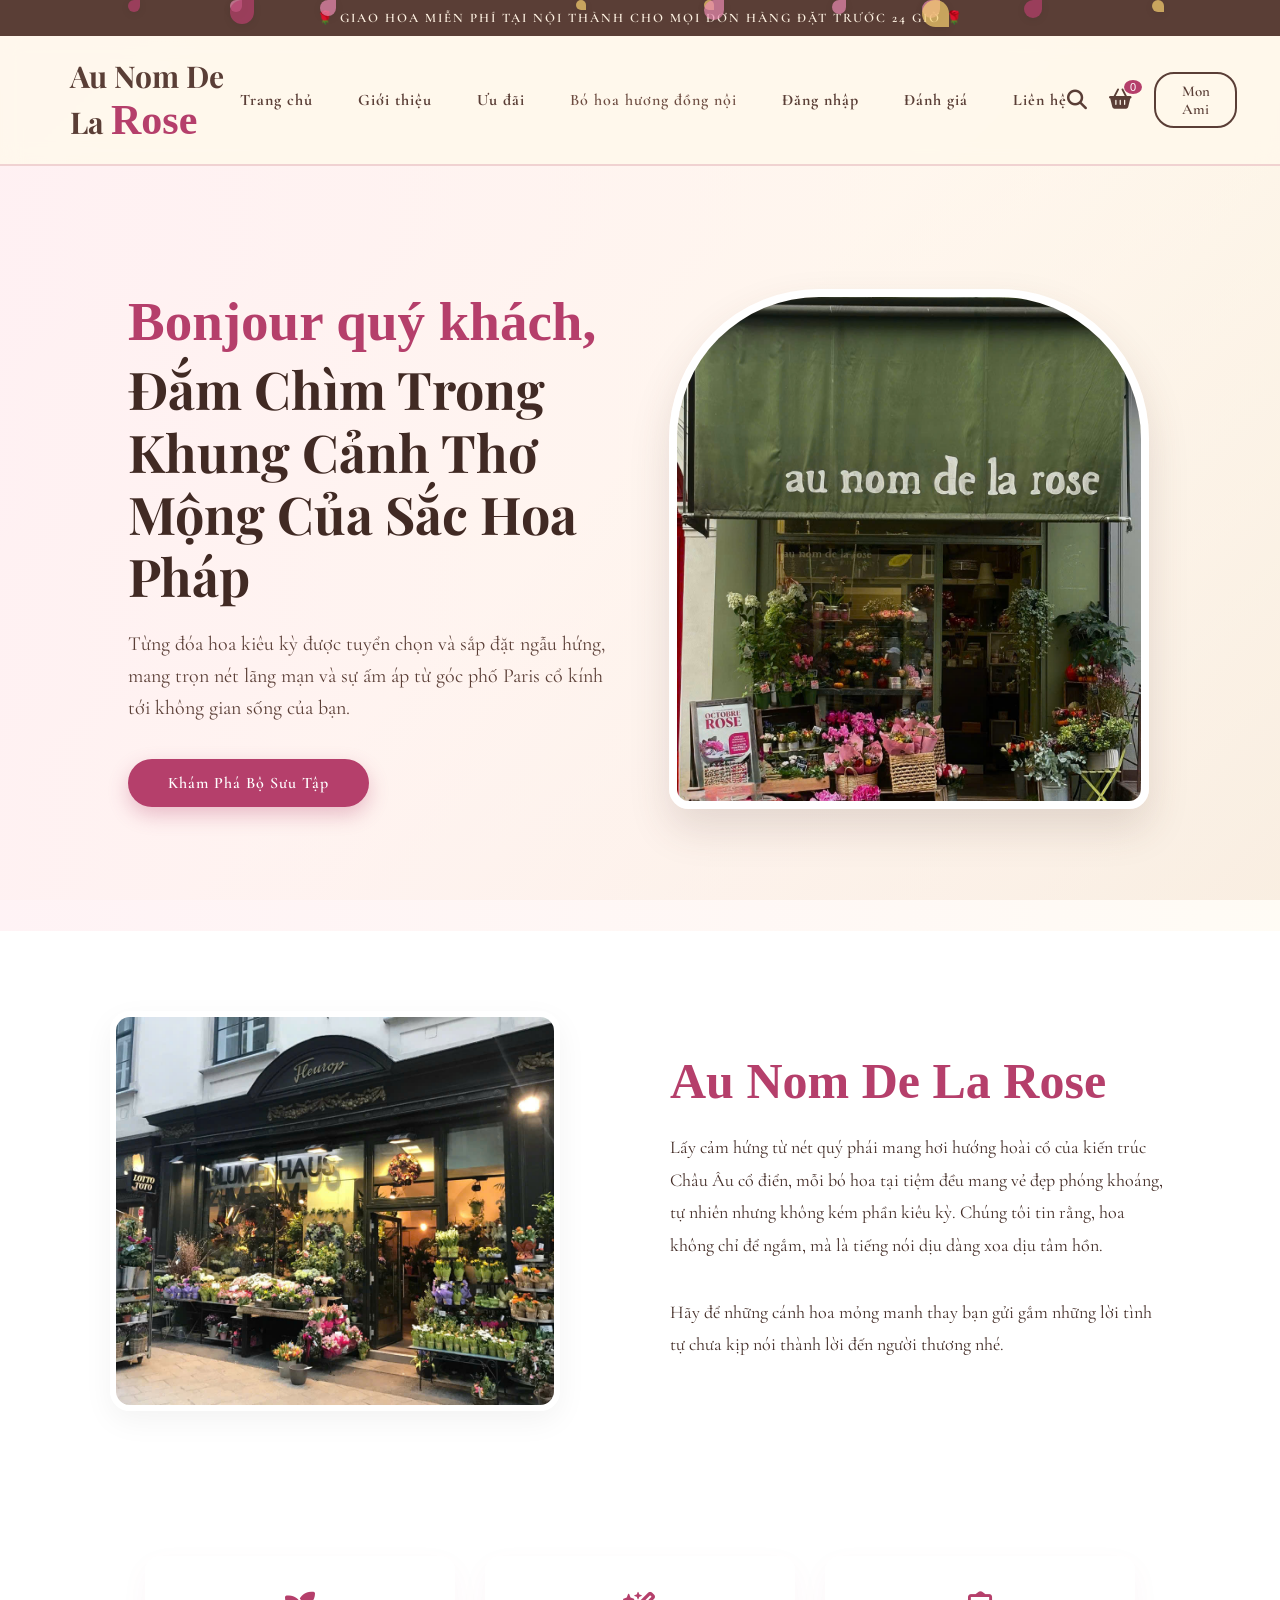
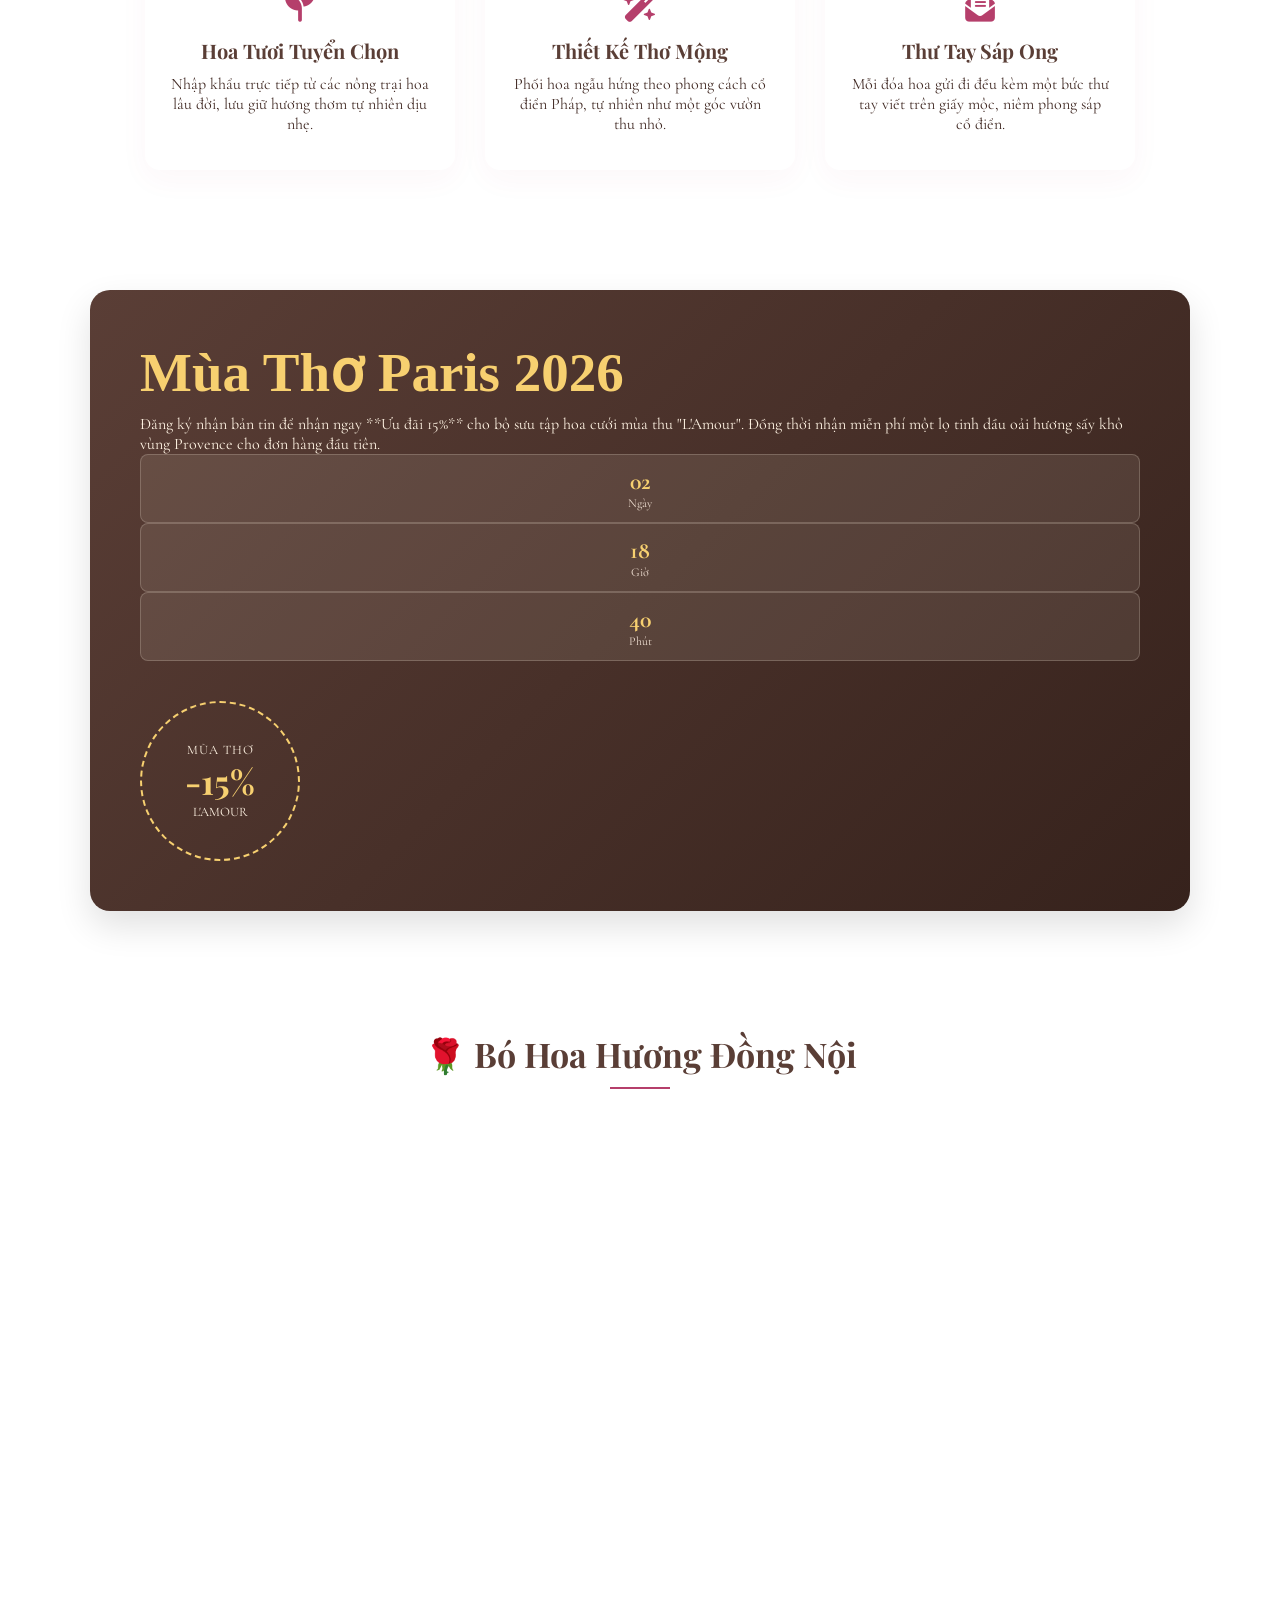
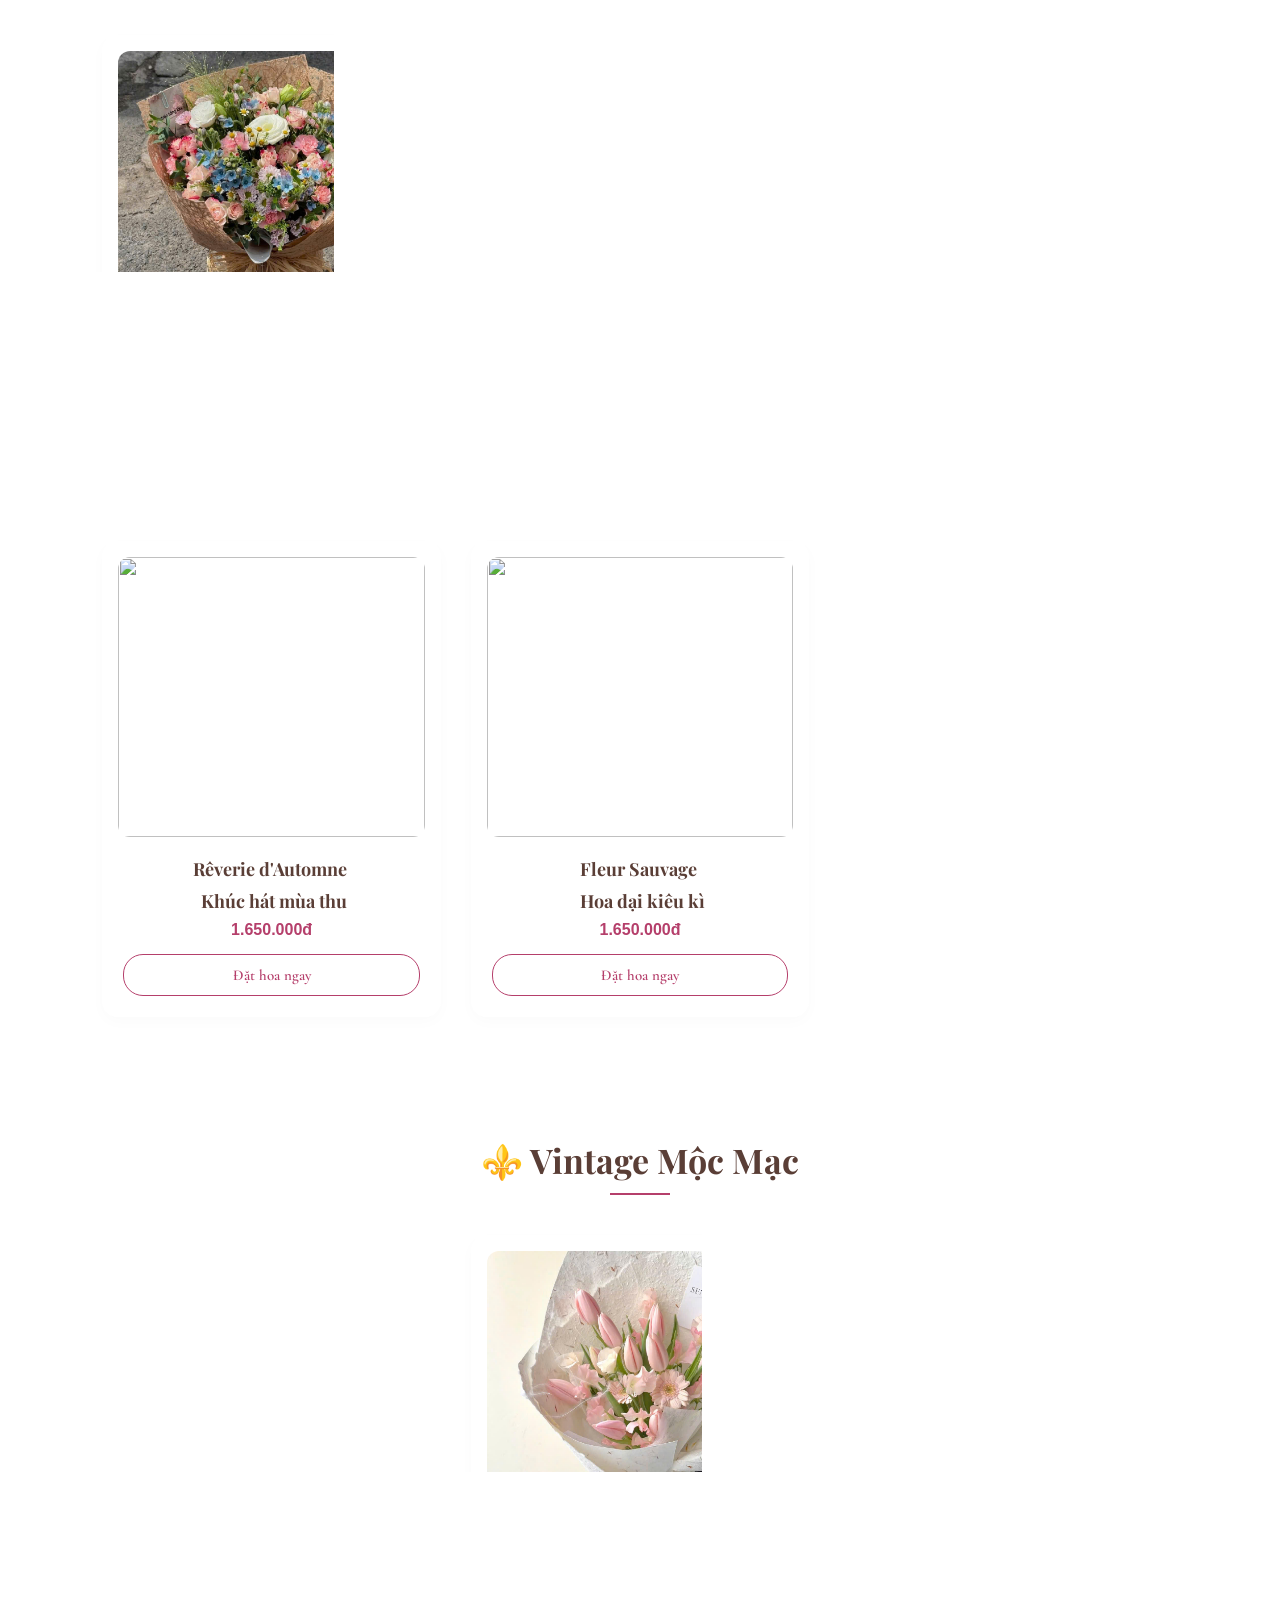
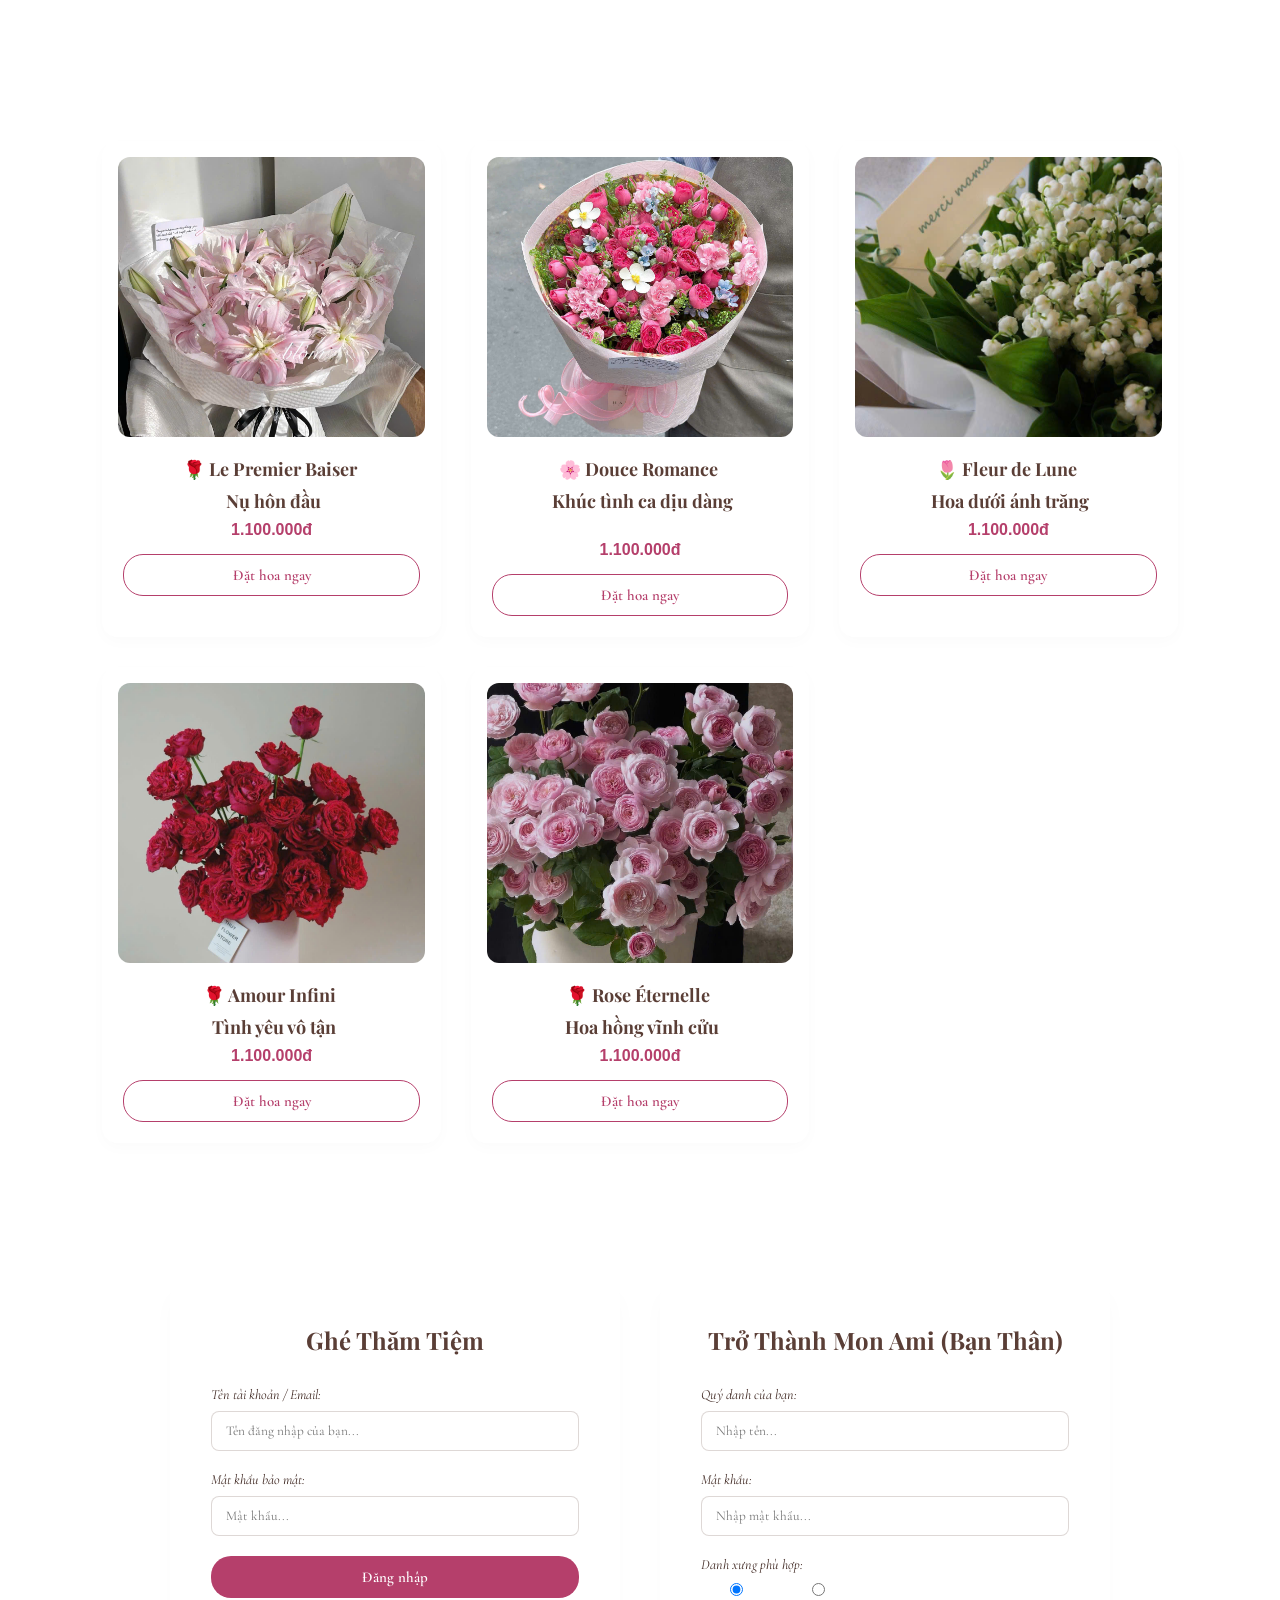
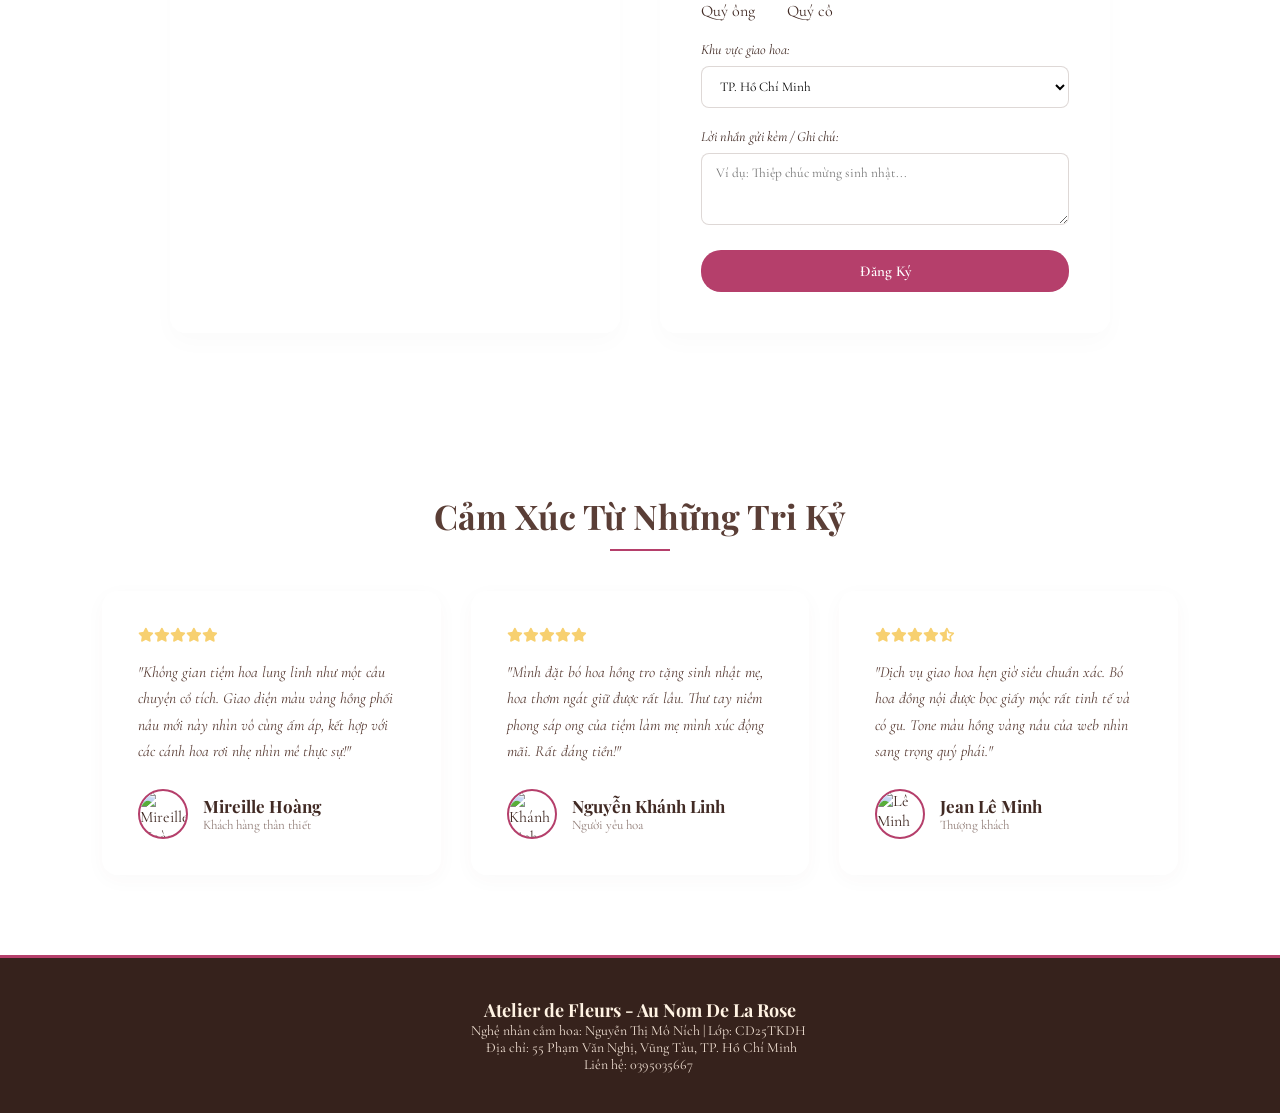
==== commit b47df8ef: "Add files via upload" ====
--- a/index.html
+++ b/index.html
@@ -88,54 +88,46 @@
             text-transform: uppercase;
             font-weight: 600;
         }
-
-        /* HEADER */
-        header {
-            background: rgba(255, 248, 235, 0.85); 
-            display: flex;
-            justify-content: space-between;
-            align-items: center;
-            padding: 20px 80px;
-            border-bottom: 2px solid rgba(181, 63, 107, 0.2); 
-            position: sticky;
-            top: 0;
-            z-index: 1000;
-            backdrop-filter: blur(10px);
-        }
-
-        .logo h2 {
-            font-family: 'Playfair Display', serif;
-            color: #5a3e36; 
-            font-size: 30px;
-            font-weight: 700;
-        }
-
-        .logo h2 span {
-            font-family: 'Alex Brush', cursive; 
-            color: #b53f6b; 
-            font-size: 42px;
-            font-weight: bold;
-        }
-
-        nav a {
-            text-decoration: none;
-            margin: 0 15px;
-            color: #5a3e36; 
-            font-size: 16px;
-            letter-spacing: 1px;
-            font-weight: 700;
-            transition: .3s;
-        }
-
-        nav a:hover { color: #b53f6b; }
-
-        .icons {
-            display: flex;
-            align-items: center;
-            gap: 25px;
-            font-size: 20px;
-            color: #5a3e36;
-        }
+header{
+    background: rgba(255,248,235,.85);
+    display:flex;
+    align-items:center;
+    padding:20px 70px;
+    border-bottom:2px solid rgba(181,63,107,.2);
+    position:sticky;
+    top:0;
+    z-index:1000;
+    backdrop-filter:blur(10px);
+}
+
+.logo{
+    flex:0 0 170px;      /* chiều rộng logo */
+}
+
+nav{
+    flex:1;
+    display:flex;
+    justify-content:center;
+    align-items:center;
+    gap:45px;            /* khoảng cách giữa các menu */
+}
+
+nav a{
+    text-decoration:none;
+    color:#5a3e36;
+    font-size:16px;
+    font-weight:700;
+    white-space:nowrap;
+    margin:0;
+}
+
+.icons{
+    flex:0 0 170px;
+    display:flex;
+    justify-content:flex-end;
+    align-items:center;
+    gap:22px;            /* khoảng cách giữa Liên hệ và kính lúp */
+} }
 
         .cart { position: relative; cursor: pointer; }
         .cart:hover { color: #b53f6b; }
@@ -476,20 +468,24 @@
         </div>
 
         <nav>
-            <a href="#home">Mùa Hoa</a>
-            <a href="#promo">Bản Tin Thơ</a>
-            <a href="#about">Tiệm Hoa</a>
+            <a href="trangchu.html">Trang chủ</a>
+			<a href="Gioithieu.html">Giới thiệu</a>
+            <a href="uudai.html">Ưu đãi</a>
+            
+			
             <div class="dropdown">
-    <a href="#classic-bouquet" class="dropbtn">
+    <a href="sanpham.html" class="dropbtn">
         Bó hoa hương đồng nội
     </a>
 
     <div class="dropdown-content">
         
-        <a href="#rustic-box"> Vintage Mộc Mạc</a>
+        <a href="sanphamvintage.html"> Vintage Mộc Mạc</a>
     </div>
 </div>
-            <a href="#account-section">Thượng Khách</a>
+            <a href="đangnhap.html">Đăng nhập</a>
+			<a href="danhgia.html">Đánh giá</a>
+			<a href="lienhe.html">Liên hệ</a>
         </nav>
 
         <div class="icons">
@@ -515,7 +511,18 @@
         </div>
     </section>
 
-    <!-- FEATURES -->
+    <!-- GIỚI THIỆU TIỆM HOA -->
+    <div id="about" class="about-section">
+        <div class="about-img"><img src="inmage/tiem hoa.jpg" width="1200" height="900" alt=""/> </div>
+		
+        <div class="about-text">
+            <h2> <span> Au Nom De La Rose</span></h2>
+            <p>Lấy cảm hứng từ nét quý phái mang hơi hướng hoài cổ của kiến trúc Châu Âu cổ điển, mỗi bó hoa tại tiệm đều mang vẻ đẹp phóng khoáng, tự nhiên nhưng không kém phần kiêu kỳ. Chúng tôi tin rằng, hoa không chỉ để ngắm, mà là tiếng nói dịu dàng xoa dịu tâm hồn.</p>
+            <br>
+            <p>Hãy để những cánh hoa mỏng manh thay bạn gửi gắm những lời tình tự chưa kịp nói thành lời đến người thương nhé.</p>
+        </div>
+</div>
+ <!-- FEATURES -->
     <div class="features">
         <div class="feature-box">
             <i class="fa-solid fa-seedling"></i>
@@ -533,7 +540,6 @@
             <p>Mỗi đóa hoa gửi đi đều kèm một bức thư tay viết trên giấy mộc, niêm phong sáp cổ điển.</p>
         </div>
     </div>
-
     <!-- PHẦN ƯU ĐÃI -->
     <div id="promo" class="promo-section">
         <div class="promo-content">
@@ -555,18 +561,7 @@
         </div>
     </div>
 
-    <!-- GIỚI THIỆU TIỆM HOA -->
-    <div id="about" class="about-section">
-        <div class="about-img"><img src="inmage/tiem hoa.jpg" width="1200" height="900" alt=""/> </div>
-		
-        <div class="about-text">
-            <h2>Về <span>Au Nom De La Rose</span></h2>
-            <p>Lấy cảm hứng từ nét quý phái mang hơi hướng hoài cổ của kiến trúc Châu Âu cổ điển, mỗi bó hoa tại tiệm đều mang vẻ đẹp phóng khoáng, tự nhiên nhưng không kém phần kiêu kỳ. Chúng tôi tin rằng, hoa không chỉ để ngắm, mà là tiếng nói dịu dàng xoa dịu tâm hồn.</p>
-            <br>
-            <p>Hãy để những cánh hoa mỏng manh thay bạn gửi gắm những lời tình tự chưa kịp nói thành lời đến người thương nhé.</p>
-        </div>
-</div>
-
+    
     <!-- DANH MỤC: BÓ HOA -->
     <section id="classic-bouquet">
         <h2 class="title">🌹 Bó Hoa Hương Đồng Nội</h2>
@@ -616,9 +611,28 @@
         <h3>Jardin de Printemps&nbsp;</h3>
         <h3>&nbsp;Khu vườn mùa xuân"</h3>
 <div class="price">1.650.000đ</div>
-                    <button class="buy" onclick="addCart()">Đặt hoa ngay</button>
-              </div>
-            </div>
+	
+                    <button class="buy" onclick="addCart()">Đặt hoa ngay</button>
+              </div>
+		  </div>
+            <div class="card"><img src="inmage/hoa17.jpg" width="1080" height="1080" alt=""/>
+<div class="content">
+        <h3>Rêverie d'Automne&nbsp;</h3>
+        <h3>&nbsp;Khúc hát mùa thu</h3>
+<div class="price">1.650.000đ</div>
+	
+                    <button class="buy" onclick="addCart()">Đặt hoa ngay</button>
+              </div>
+		  </div>
+            <div class="card"><img src="inmage/hoa18.jpg" width="1080" height="1440" alt=""/>
+<div class="content">
+        <h3>Fleur Sauvage&nbsp;</h3>
+        <h3>&nbsp;Hoa dại kiêu kì</h3>
+<div class="price">1.650.000đ</div>
+	
+                    <button class="buy" onclick="addCart()">Đặt hoa ngay</button>
+              </div>
+          </div>
         </div>
     </section>
 
@@ -740,14 +754,14 @@
                         <label style="display:block; font-size:14px; margin-bottom:8px; font-style:italic;">Lời nhắn gửi kèm / Ghi chú:</label>
                         <textarea id="reg-note" rows="3" placeholder="Ví dụ: Thiệp chúc mừng sinh nhật..."></textarea>
                     </div>
-                    <button type="submit" class="submit-btn">Gửi Đăng Ký</button>
+                    <button type="submit" class="submit-btn"> Đăng Ký</button>
                 </form>
             </div>
         </div>
     </section>
 
     <!-- PHẦN ĐÁNH GIÁ CỦA KHÁCH HÀNG (MỚI: LƯỚI 3 CỘT ĐA DẠNG CÓ HÌNH ẢNH) -->
-    <div class="reviews-section">
+    <div class="reviews-section" id="reviews">
         <h2 class="title">Cảm Xúc Từ Những Tri Kỷ</h2>
         <div class="reviews-grid">
             
@@ -803,8 +817,8 @@
     <footer>
         <p><strong>Atelier de Fleurs - Au Nom De La Rose</strong></p>
       <p>Nghệ nhân cắm hoa: Nguyễn Thị Mô Ních | Lớp: CD25TKDH&nbsp;</p>
-      <p>&nbsp;Địa chỉ: 55 Phạm Văn Ngị, Vũng Tàu, TP. Hồ Chí Minh</p>
-        <p>Liên hệ: 0123456789&nbsp;</p>
+      <p>&nbsp;Địa chỉ: 55 Phạm Văn Nghị, Vũng Tàu, TP. Hồ Chí Minh</p>
+        <p>Liên hệ: 0395035667&nbsp;</p>
     </footer>
 
     <!-- JAVASCRIPT -->
@@ -834,4 +848,4 @@
         }
     </script>
 </body>
-</html>
+</html>
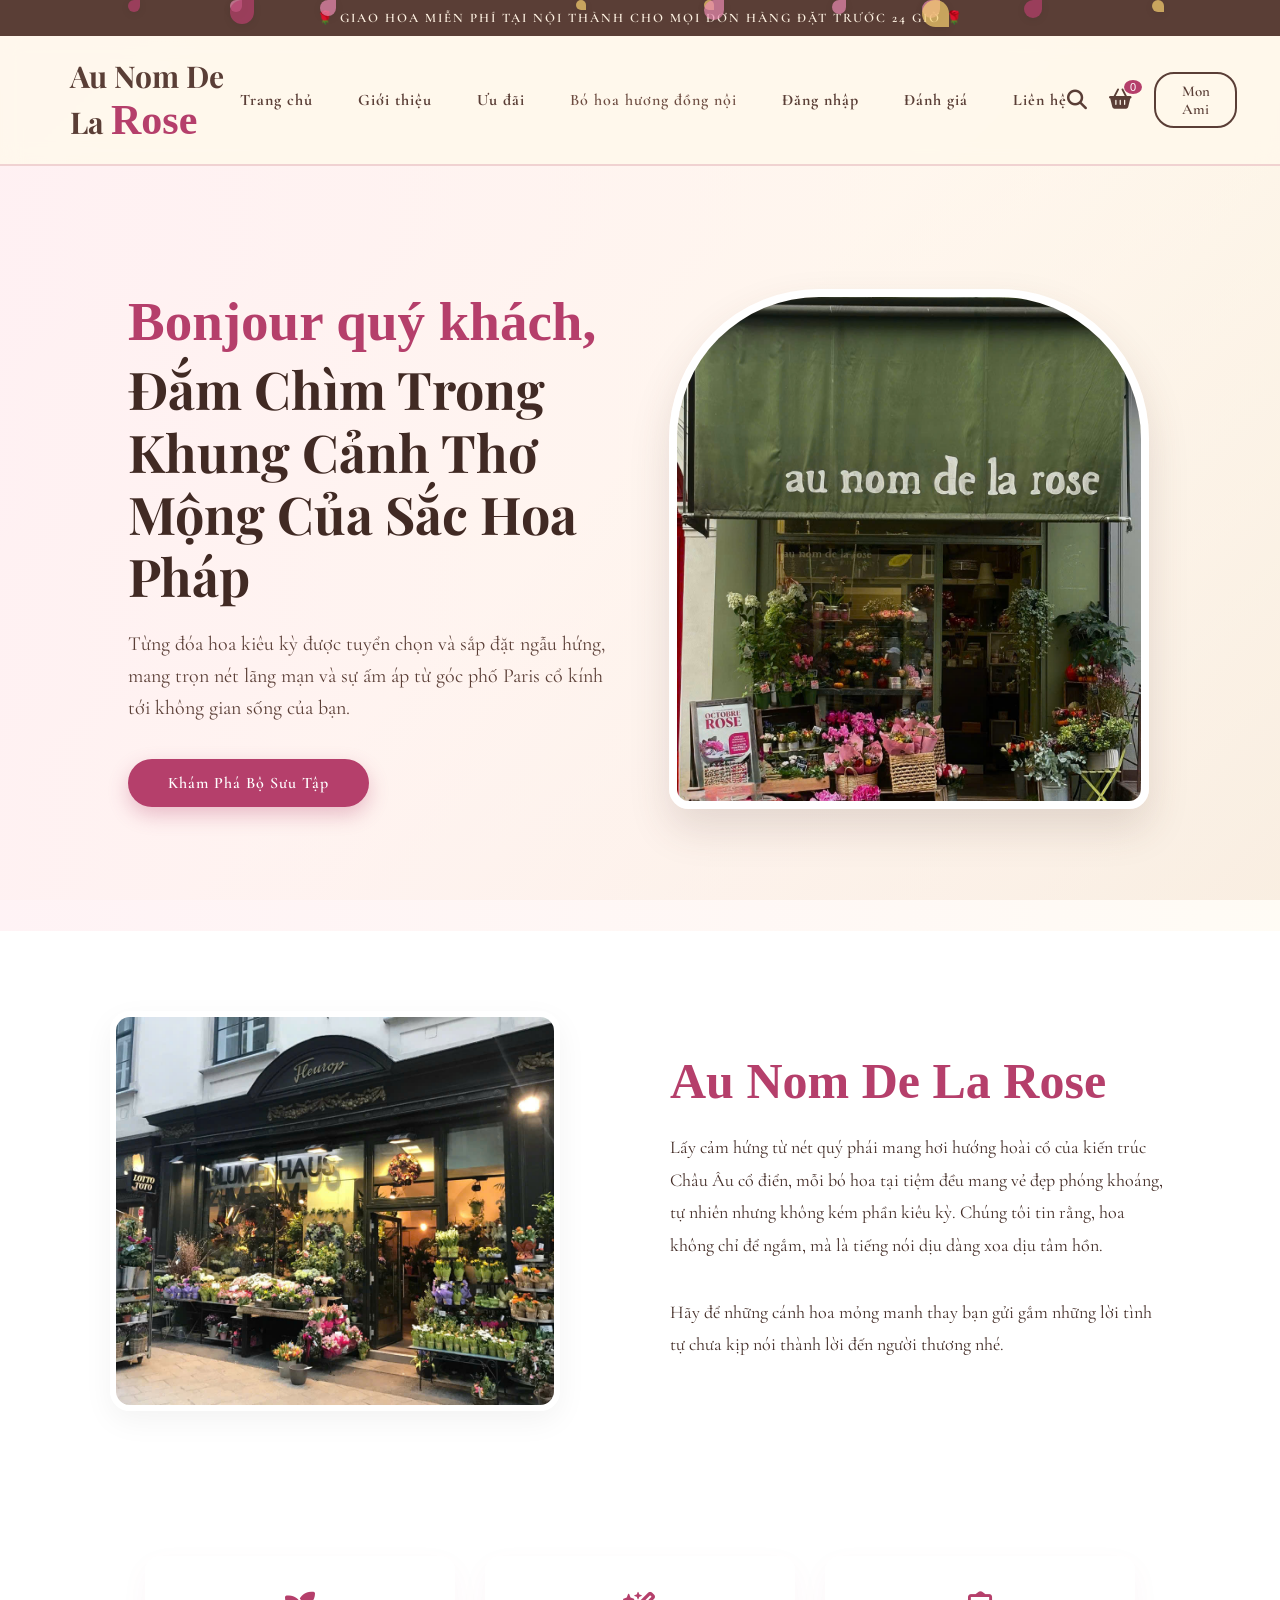
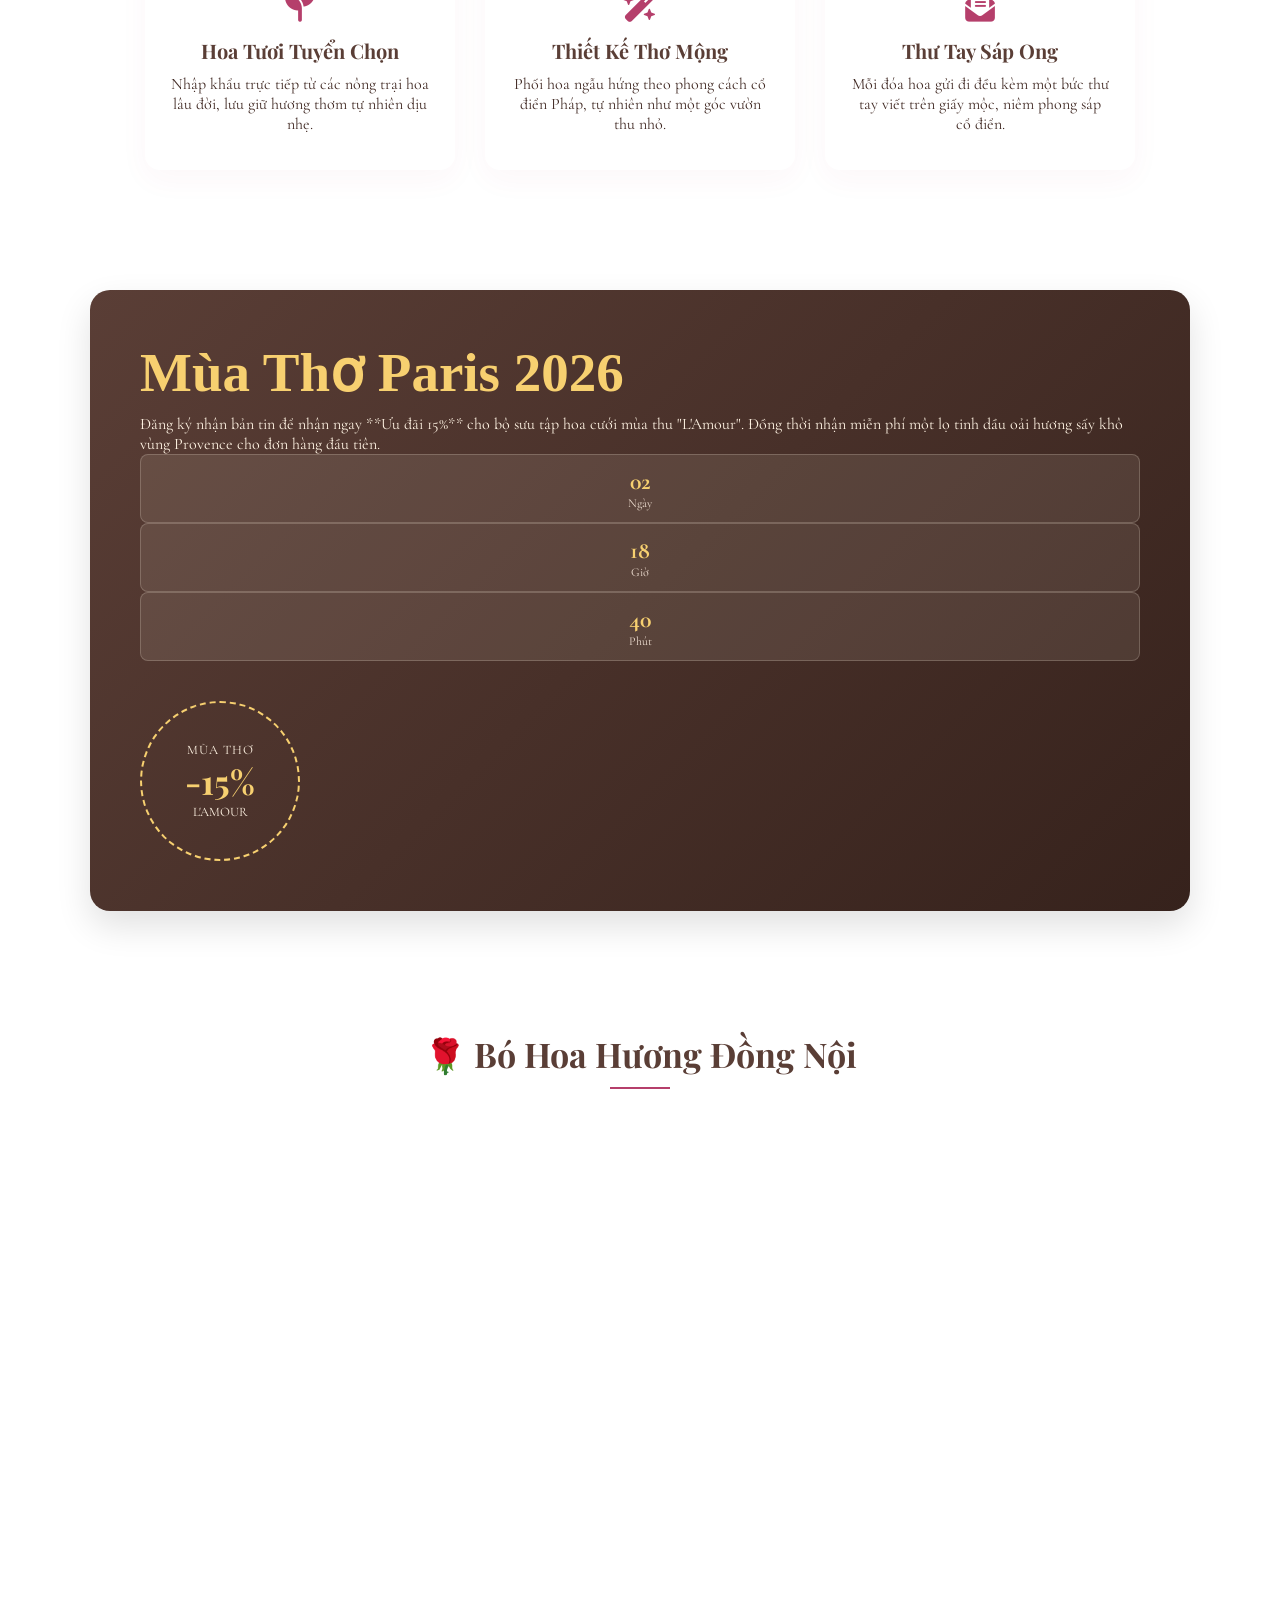
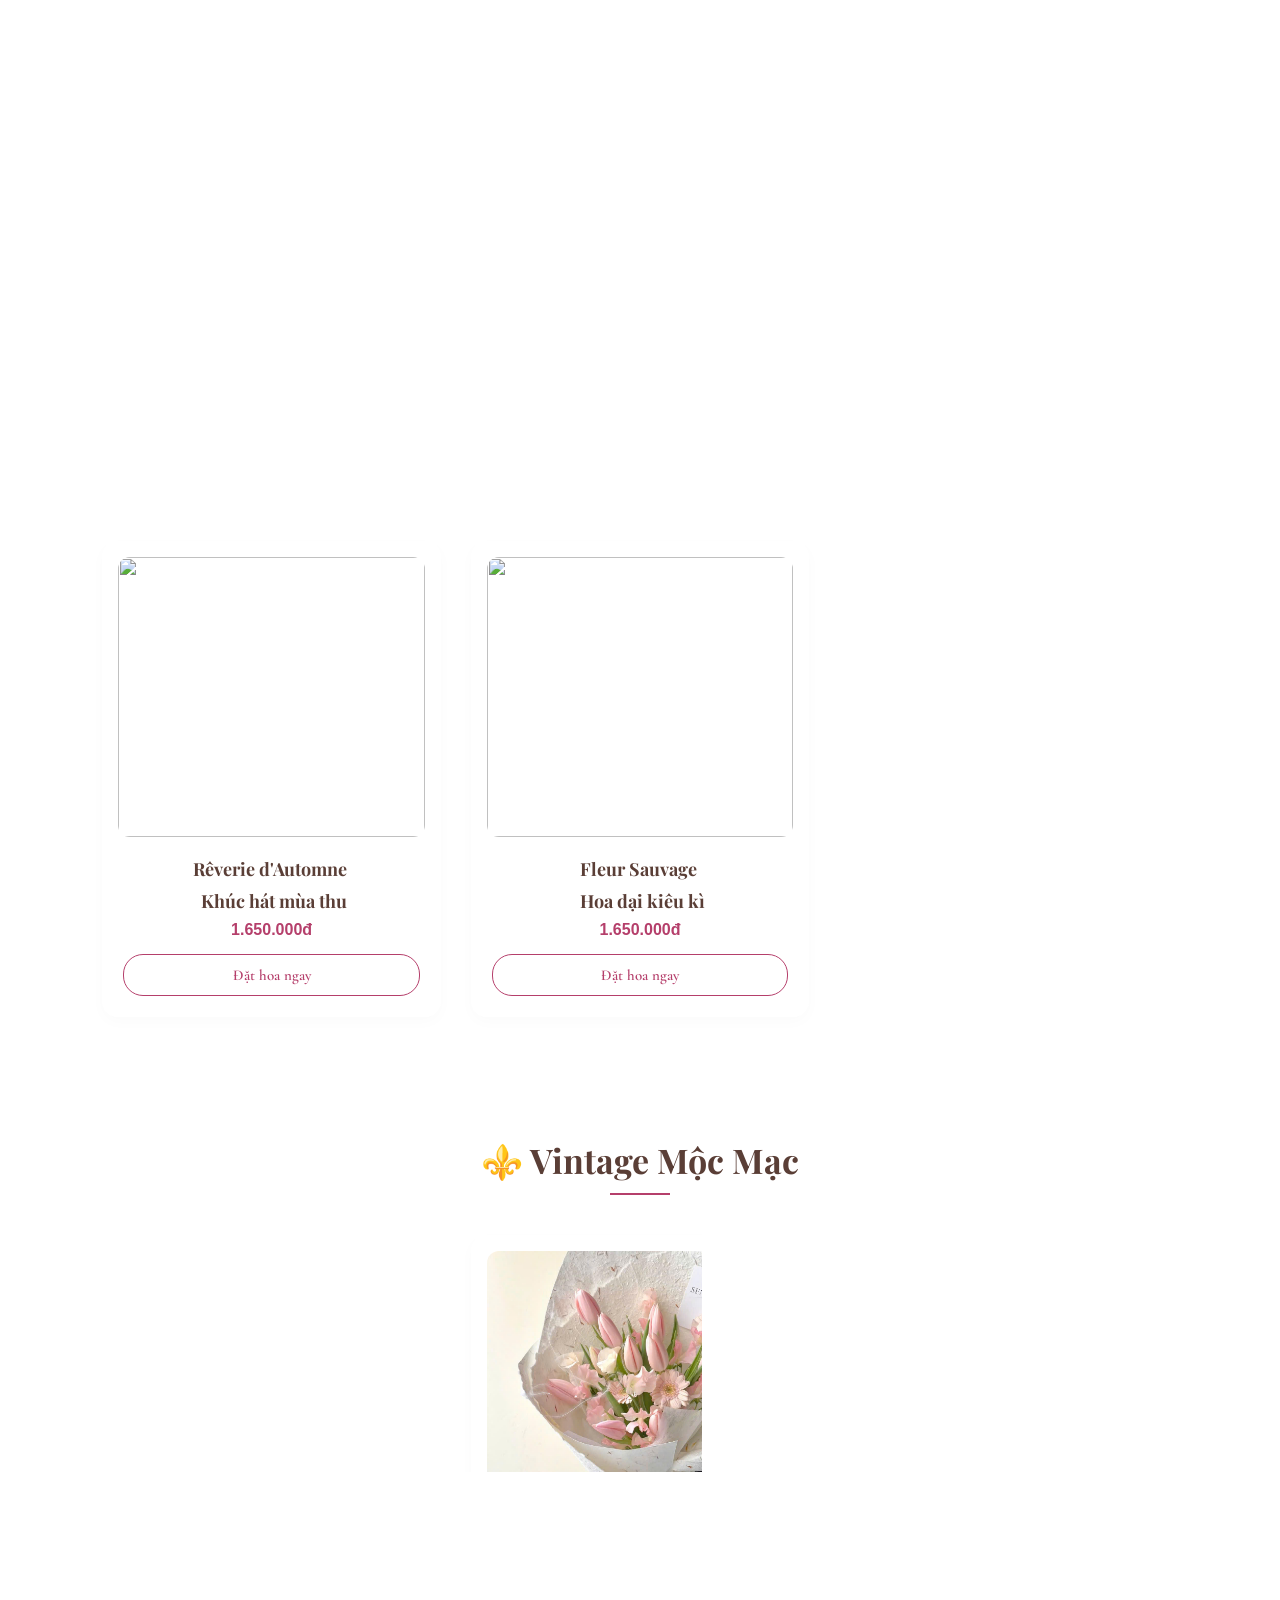
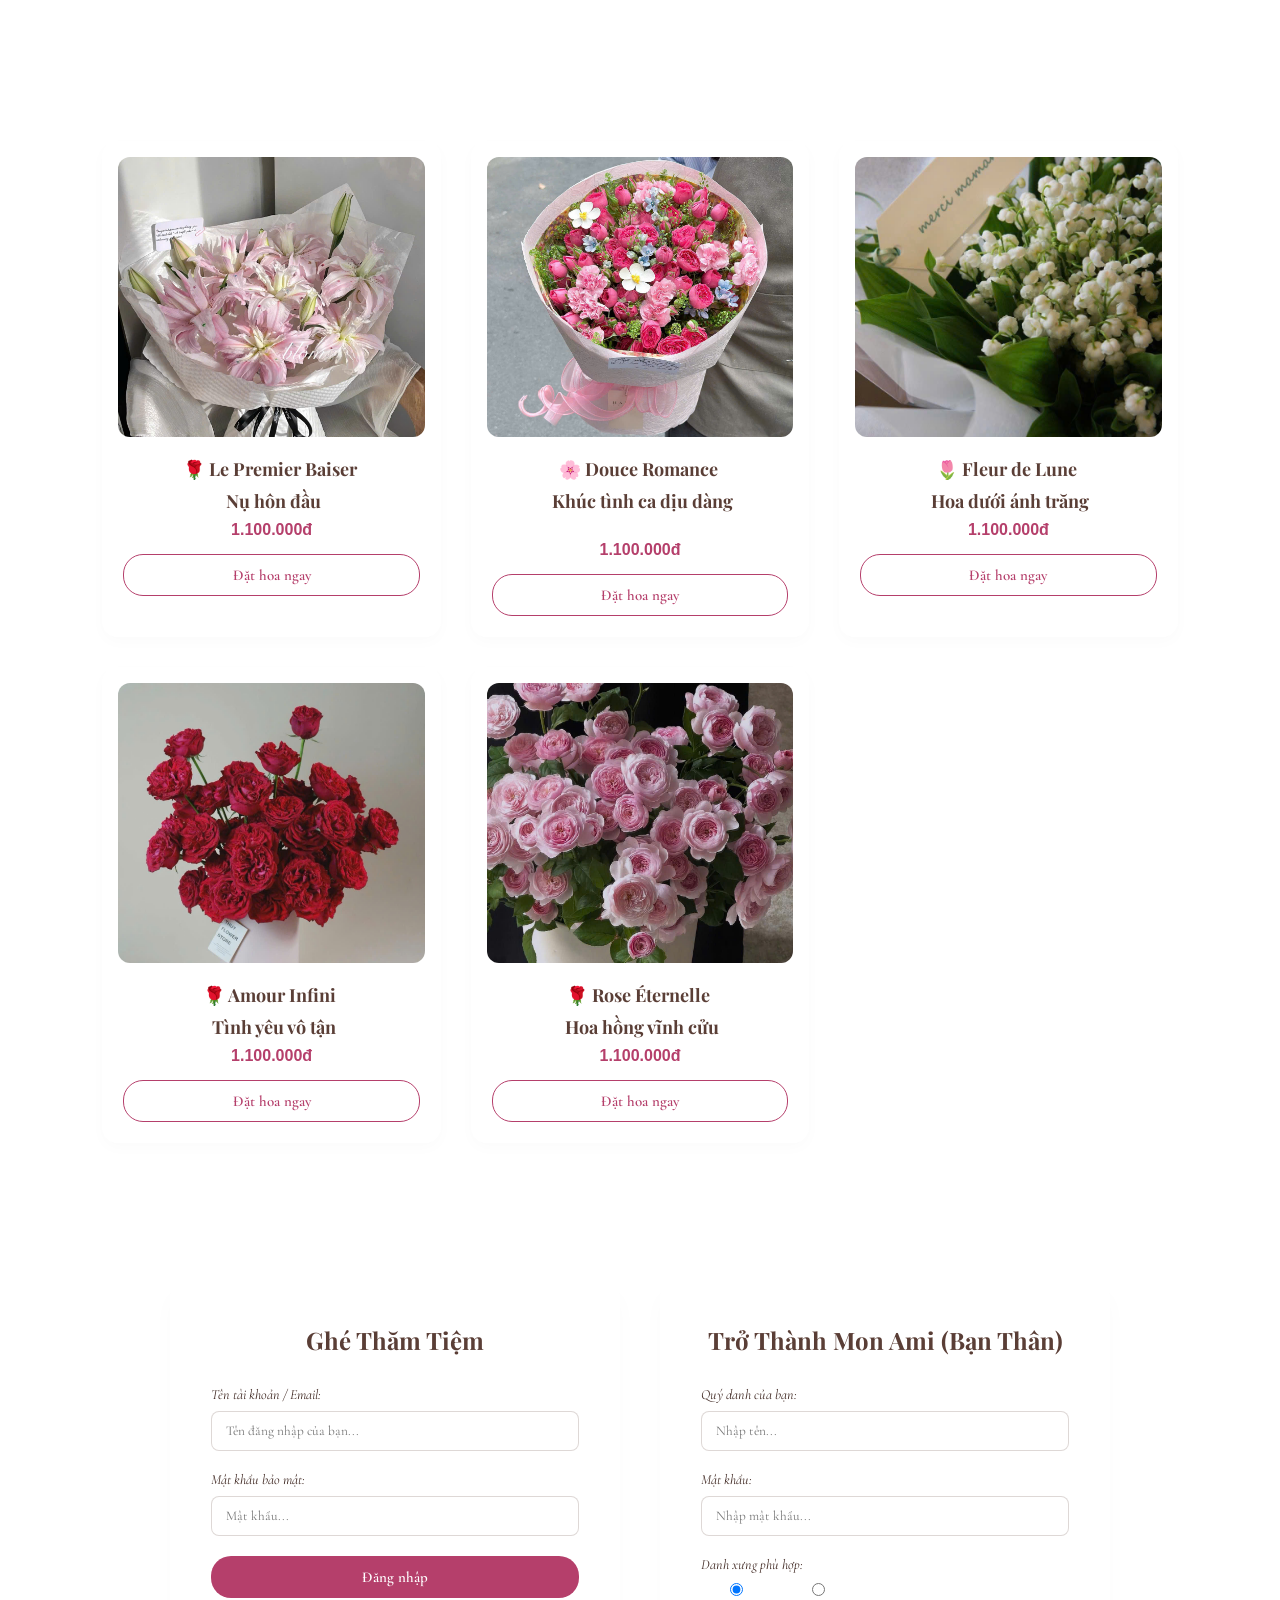
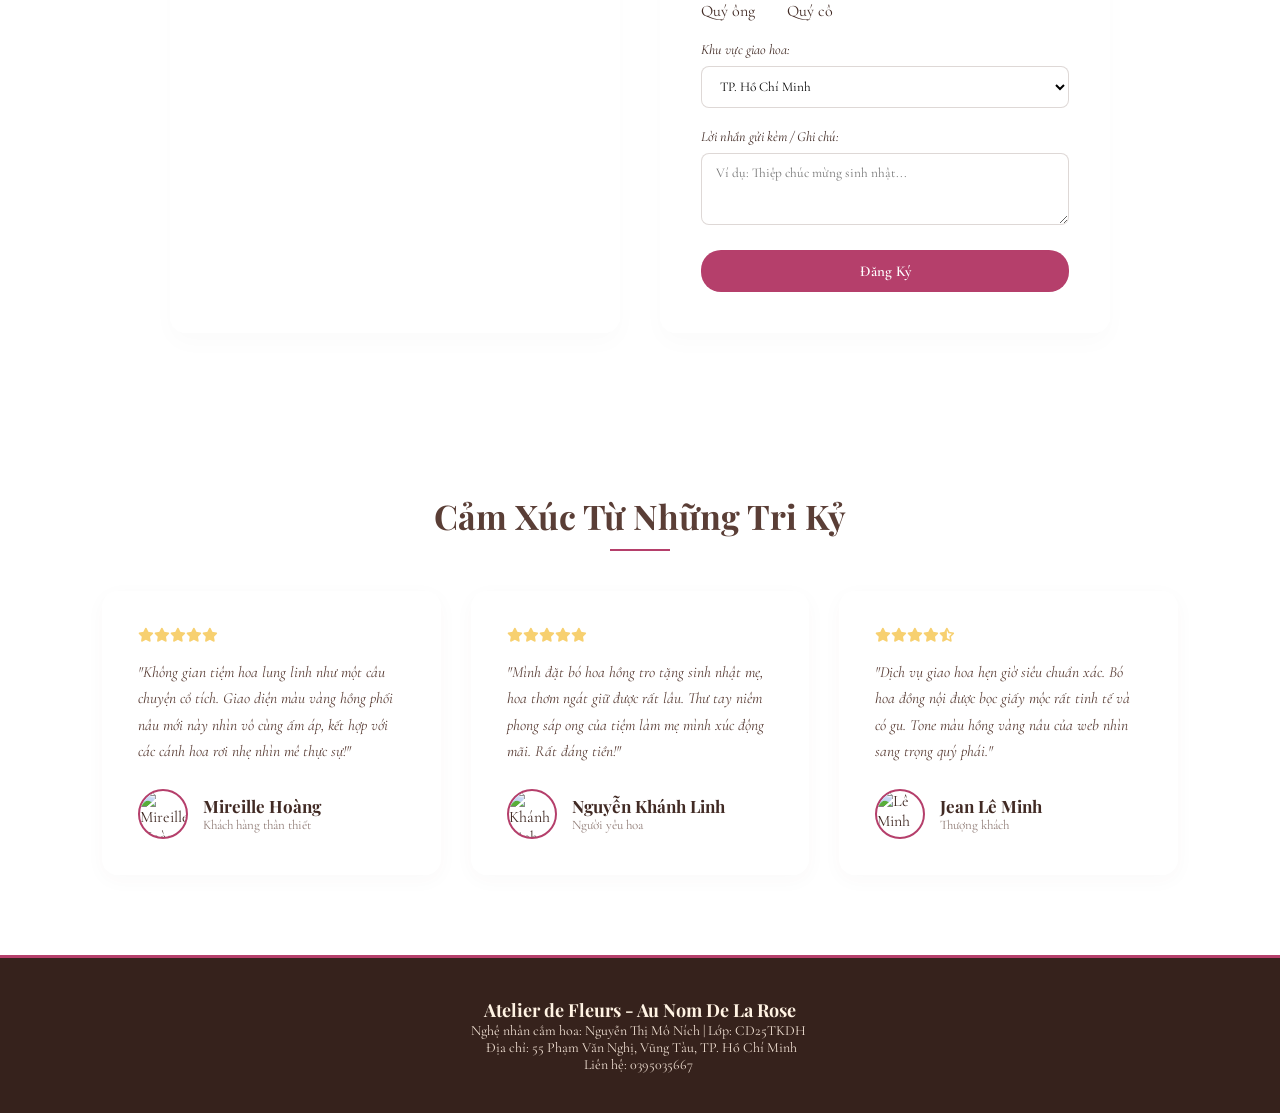
==== commit aeec41f9: "Add files via upload" ====
--- a/index.html
+++ b/index.html
@@ -604,8 +604,8 @@
         <h3>&nbsp;Giấc mơ vĩnh cửu</h3>
 <div class="price">1.650.000đ</div>
                     <button class="buy" onclick="addCart()">Đặt hoa ngay</button>
-                </div>
-				 </div>
+              </div>
+		  </div>
             <div class="card"><img src="inmage/hoa16.jpg" width="1200" height="1493" alt=""/>
 <div class="content">
         <h3>Jardin de Printemps&nbsp;</h3>
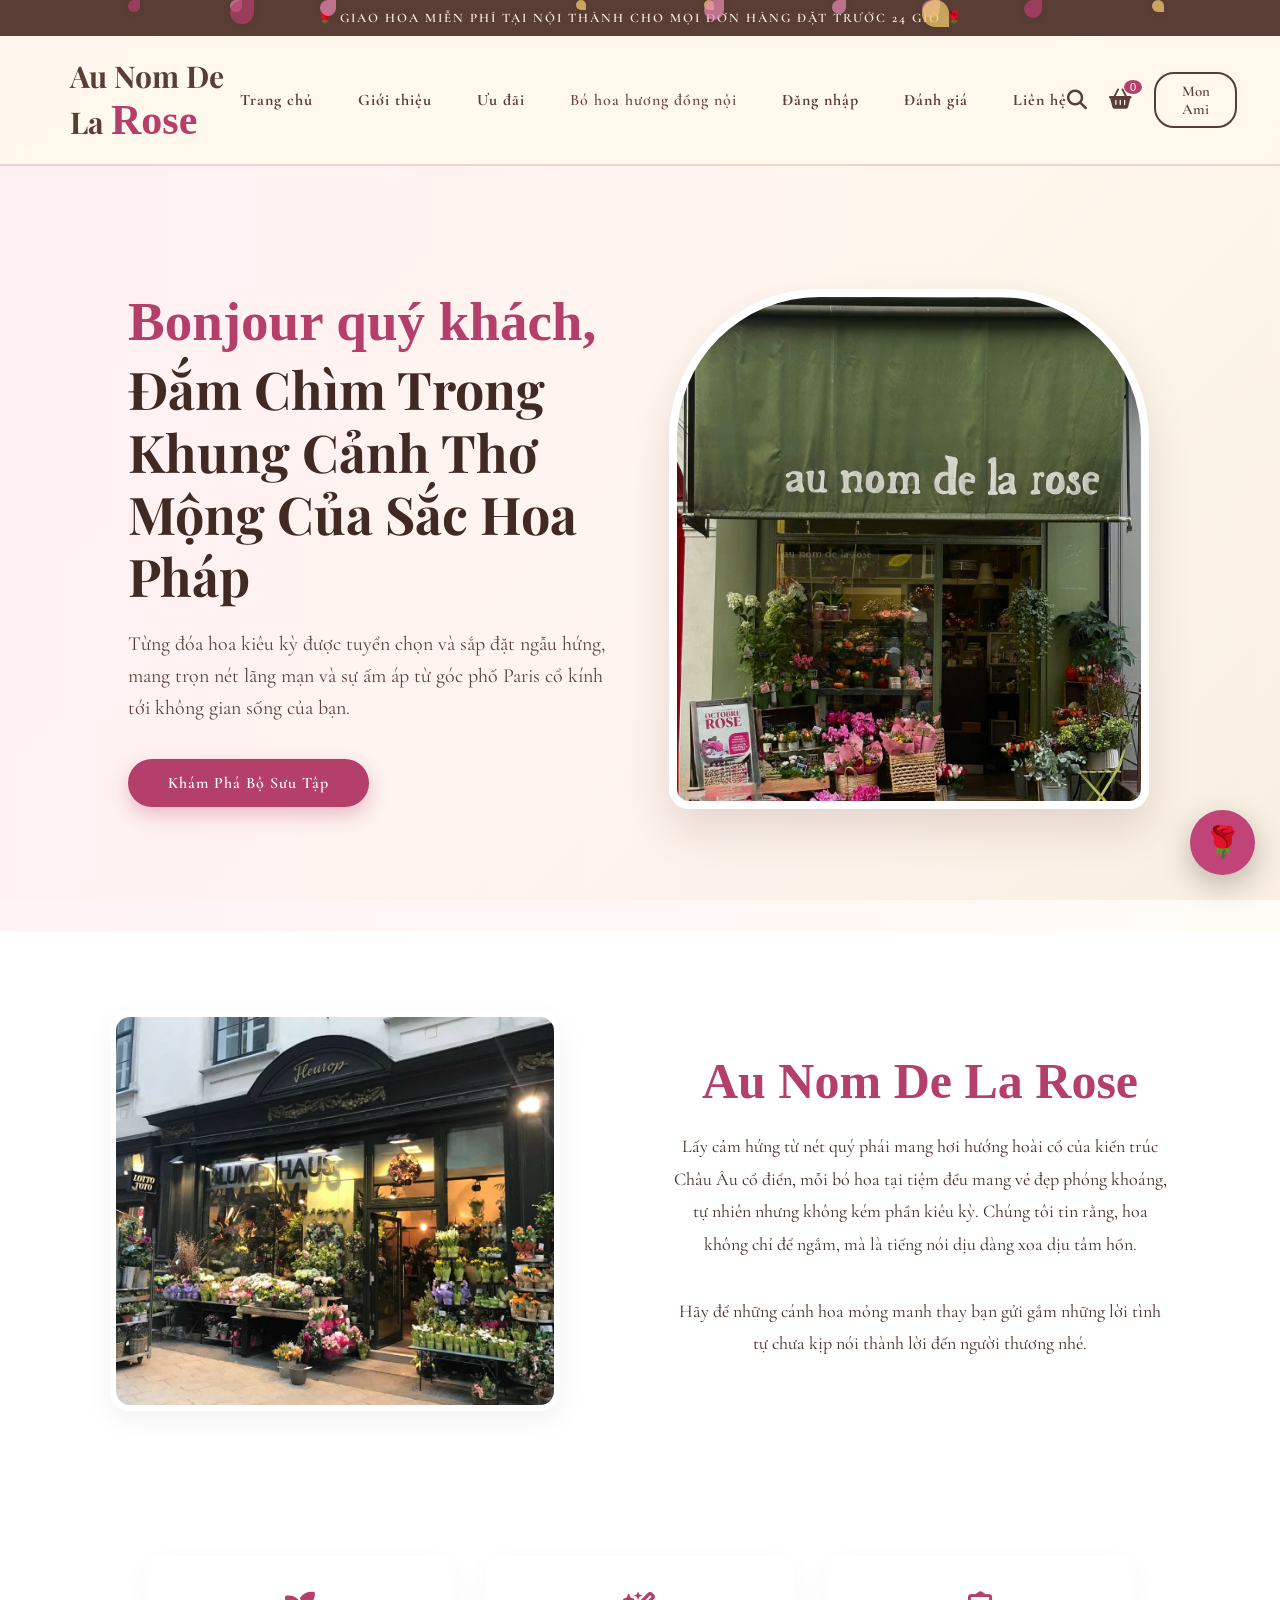
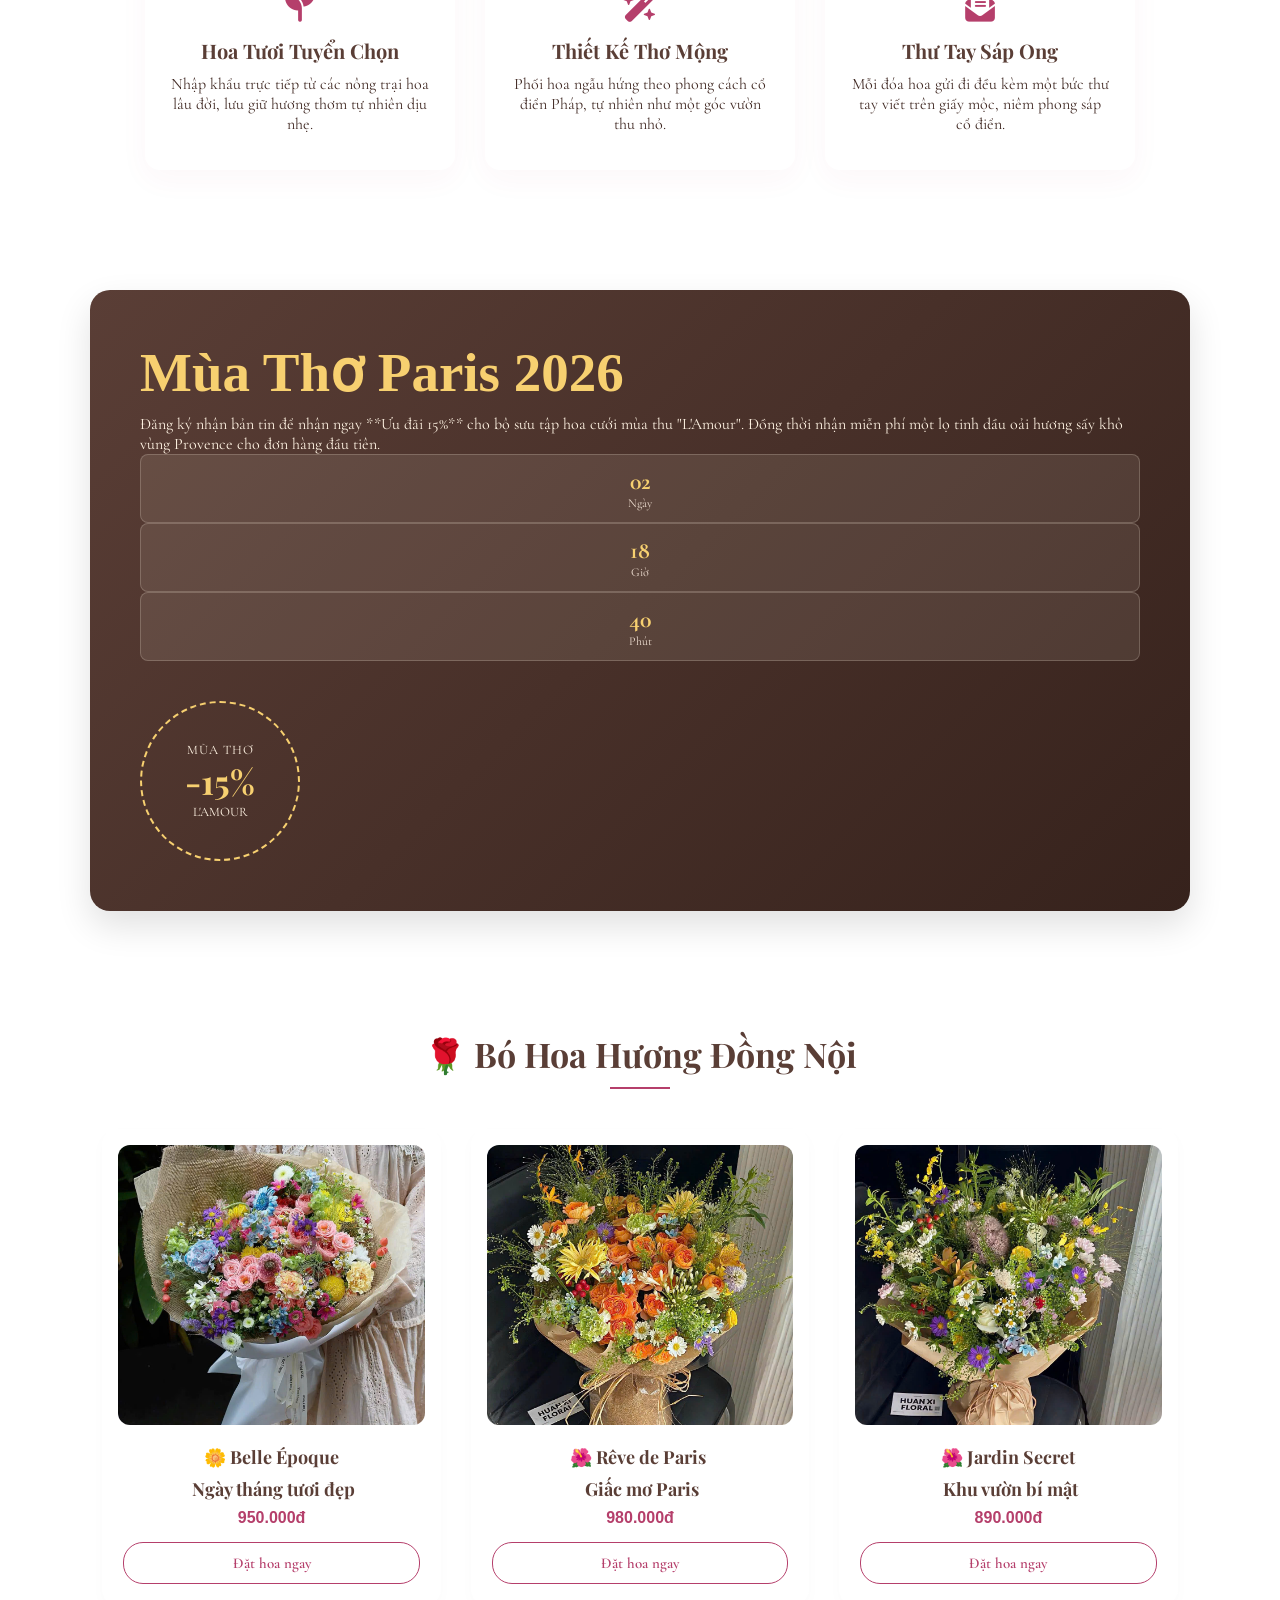
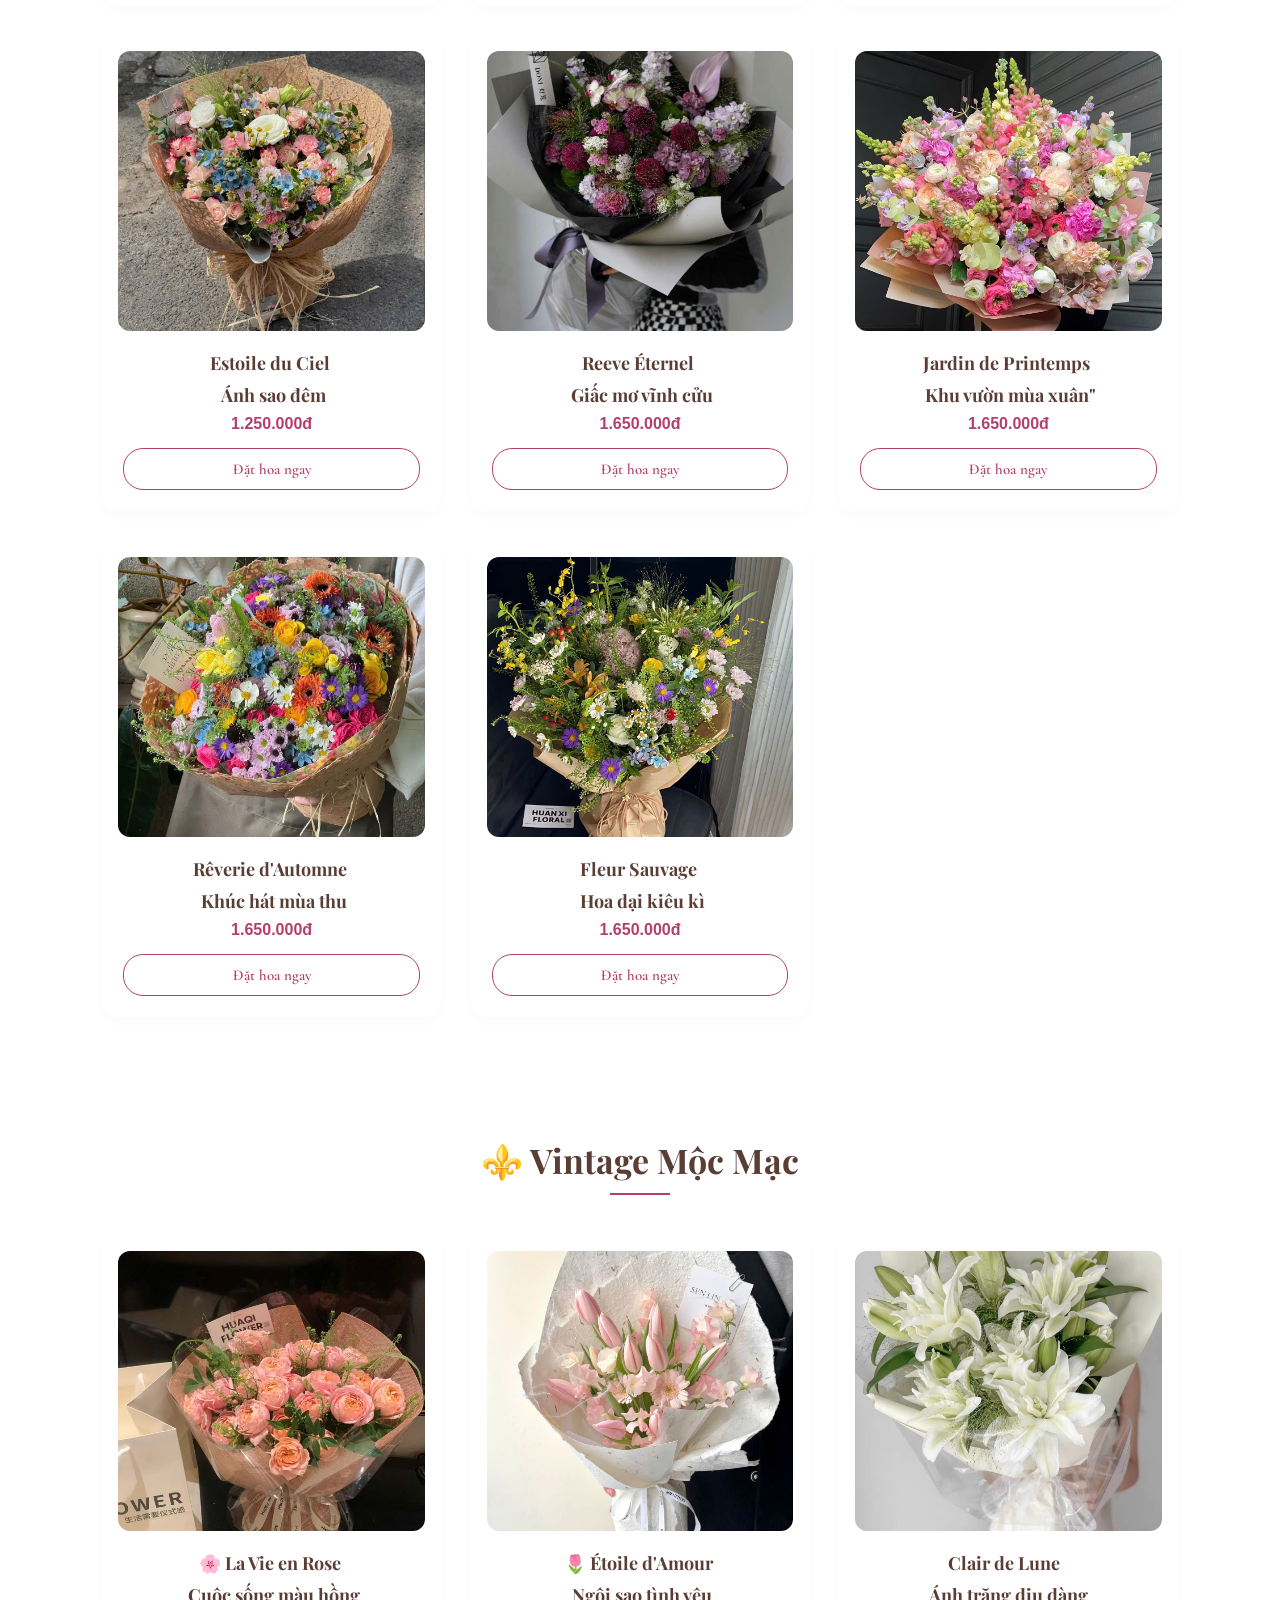
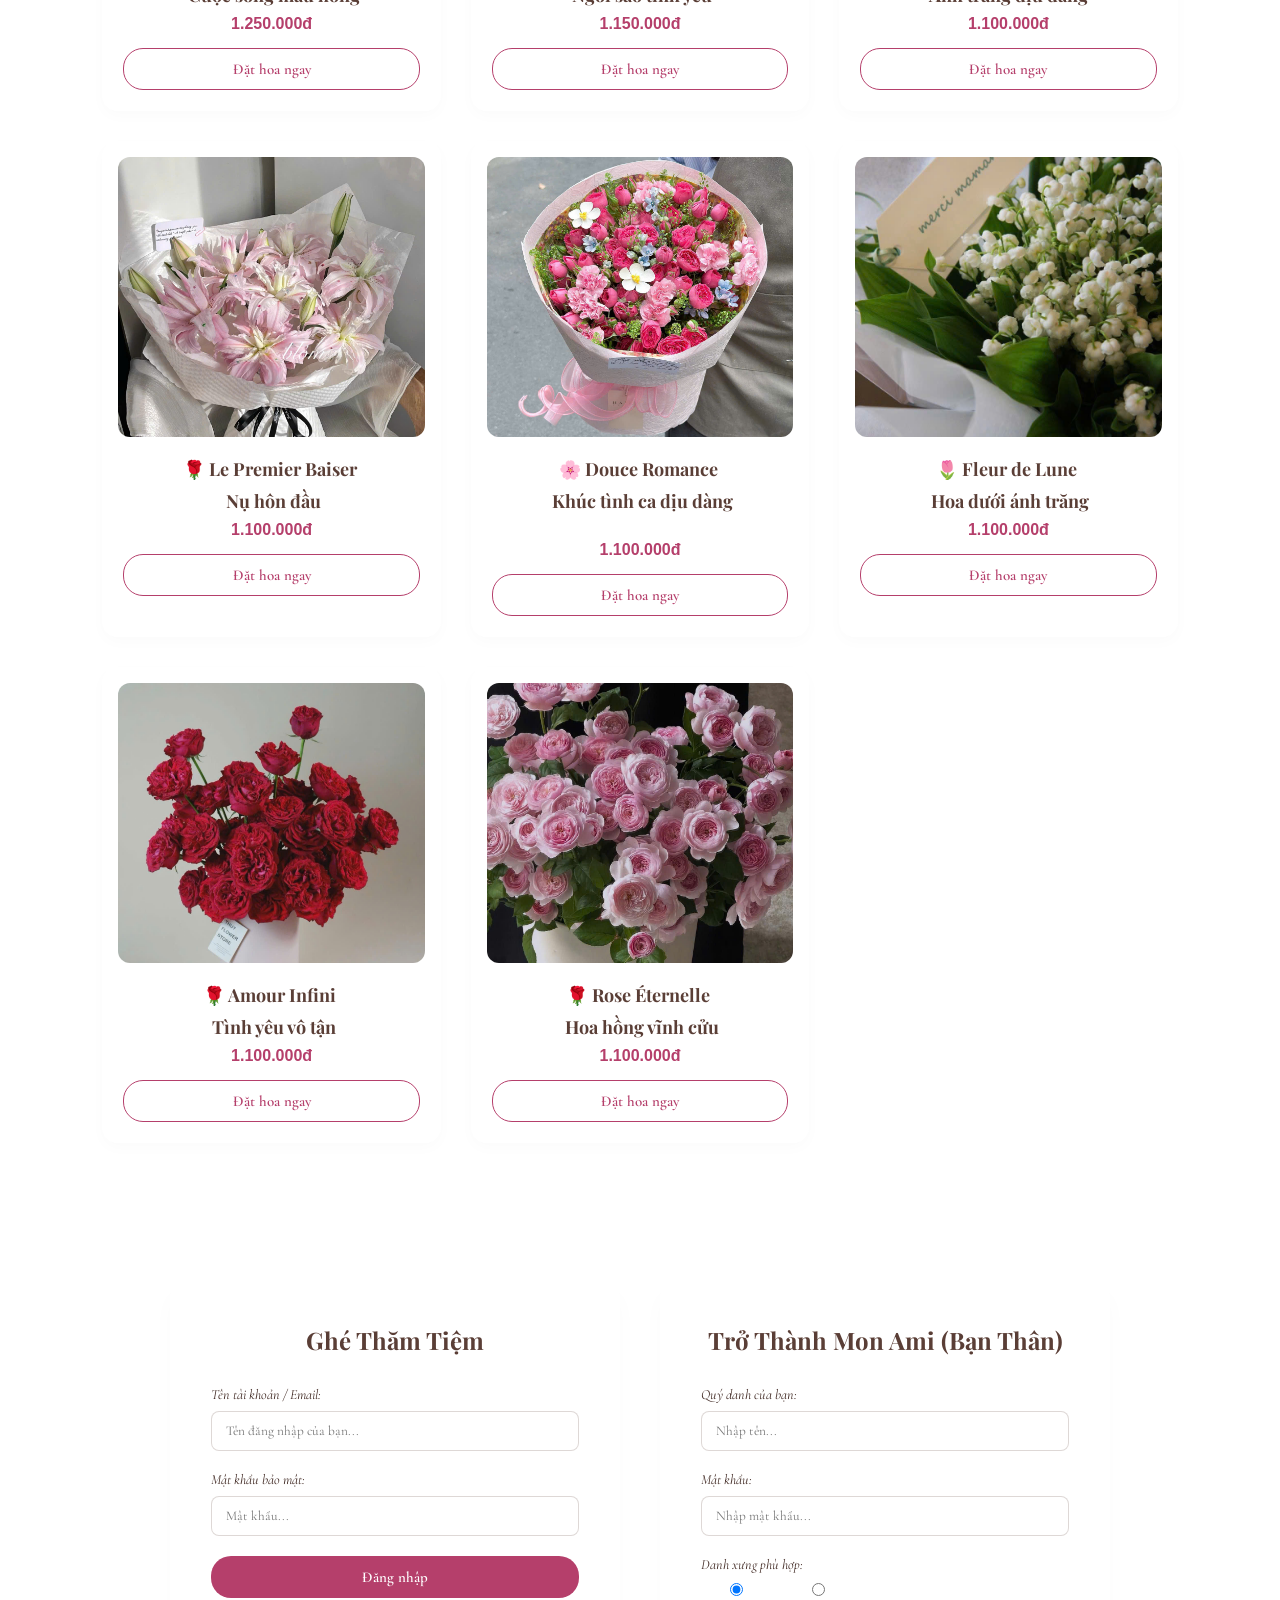
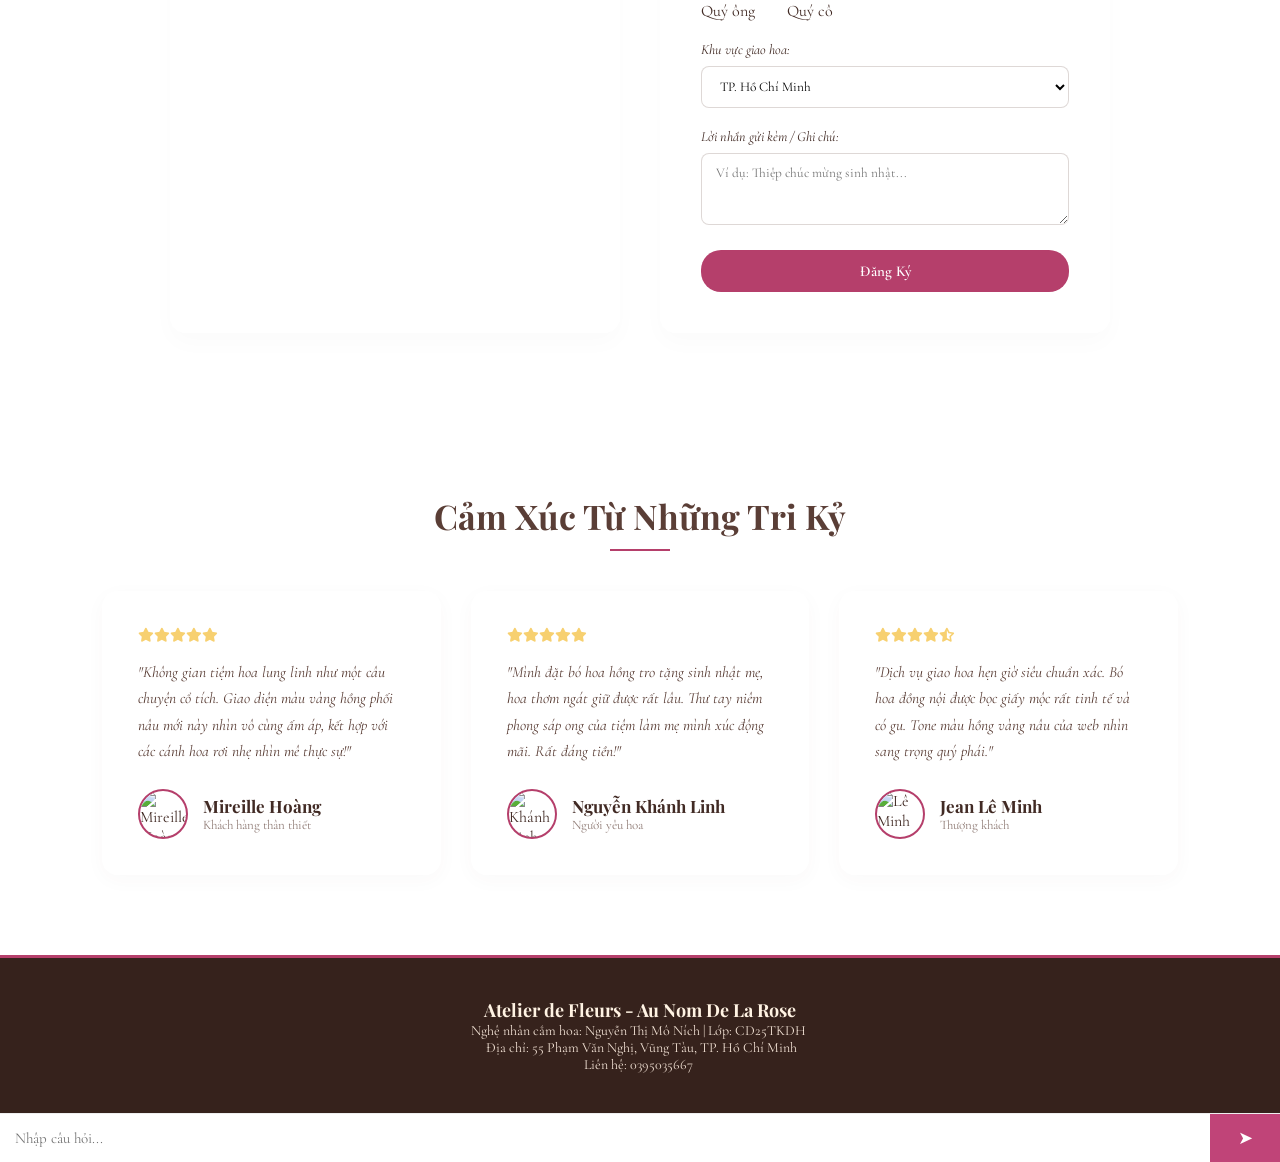
==== commit d7bc6879: "Add files via upload" ====
--- a/index.html
+++ b/index.html
@@ -19,7 +19,27 @@
             font-family: 'Cormorant Garamond', serif;
             scroll-behavior: smooth;
         }
-
+<br>🌸 Chọn bó hoa
+            <br>🎁 Hoa sinh nhật
+            <br>💍 Hoa cưới
+            <br>🚚 Kiểm tra đơn hàng
+        </div>
+
+    </div>
+
+    <div class="chat-footer">
+        <input
+            type="text"
+            id="chatInput"
+            placeholder="Nhập tin nhắn..."
+        >
+
+        <button onclick="sendMessage()">
+            Gửi
+        </button>
+    </div>
+
+</div>
         body {
             background: linear-gradient(135deg, 
                             rgba(255, 240, 243, 0.92), 
@@ -812,6 +832,8 @@
 
         </div>
     </div>
+	
+	
 
     <!-- FOOTER -->
     <footer>
@@ -820,6 +842,79 @@
       <p>&nbsp;Địa chỉ: 55 Phạm Văn Nghị, Vũng Tàu, TP. Hồ Chí Minh</p>
         <p>Liên hệ: 0395035667&nbsp;</p>
     </footer>
+	
+	<!--================ CHAT BOT =================-->
+
+<div class="chatbot-button" onclick="toggleChat()">
+    🌹
+</div>
+
+<div class="chatbot" id="chatbot">
+
+    <div class="chat-header">
+        🌹 Au Nom De La Rose
+        <span onclick="toggleChat()">✕</span>
+    </div>
+
+    <div class="chat-content" id="chat-content">
+
+        <div class="bot">
+            Xin chào 👋<br><br>
+
+            Tôi là trợ lý của cửa hàng Au Nom De La Rose.
+
+            <br><br>
+
+            Bạn có thể hỏi:
+
+            <br>🌸 Hoa sinh nhật
+
+            <br>💍 Hoa cưới
+
+            <br>🎁 Hoa khai trương
+
+            <br>🚚 Phí giao hàng
+
+            <br>💰 Giá sản phẩm
+        </div>
+
+    <div class="quick-reply">
+
+        <button onclick="quickReply('Hoa sinh nhật')">
+            🌸 Hoa sinh nhật
+        </button>
+
+        <button onclick="quickReply('Hoa cưới')">
+            💍 Hoa cưới
+        </button>
+
+        <button onclick="quickReply('Hoa khai trương')">
+            🎉 Hoa khai trương
+        </button>
+
+        <button onclick="quickReply('Liên hệ')">
+            📞 Liên hệ
+        </button>
+
+    </div>
+
+</div>
+    </div>
+
+    <div class="chat-input">
+
+        <input
+            type="text"
+            id="message"
+            placeholder="Nhập câu hỏi..."
+            onkeypress="enter(event)"
+        >
+
+        <button onclick="sendMessage()">➤</button>
+
+    </div>
+
+</div>
 
     <!-- JAVASCRIPT -->
     <script>
@@ -846,6 +941,89 @@
         function gotoAccount() {
             document.getElementById("account-section").scrollIntoView({ behavior: "smooth" });
         }
+		function toggleChat(){
+
+let chat=document.getElementById("chatbot");
+
+if(chat.style.display=="flex"){
+
+chat.style.display="none";
+
+}else{
+
+chat.style.display="flex";
+
+}
+
+}
+
+function enter(e){
+
+if(e.key==="Enter"){
+
+sendMessage();
+
+}
+
+}
+
+function sendMessage(){
+
+let input=document.getElementById("message");
+
+let text=input.value.trim();
+
+if(text=="") return;
+
+let chat=document.getElementById("chat-content");
+
+chat.innerHTML+=`<div class="user">${text}</div>`;
+
+let reply="Xin lỗi, tôi chưa hiểu câu hỏi.";
+
+let t=text.toLowerCase();
+
+if(t.includes("sinh nhật"))
+
+reply="🎂 Chúng tôi có nhiều mẫu hoa sinh nhật từ 500.000đ đến 2.500.000đ.";
+
+else if(t.includes("cưới"))
+
+reply="💍 Bộ sưu tập hoa cưới được thiết kế theo phong cách Pháp sang trọng.";
+
+else if(t.includes("khai trương"))
+
+reply="🎉 Hoa khai trương có giá từ 900.000đ và hỗ trợ viết thiệp miễn phí.";
+
+else if(t.includes("ship") || t.includes("giao"))
+
+reply="🚚 Miễn phí giao nội thành cho đơn đặt trước 24 giờ.";
+
+else if(t.includes("giá"))
+
+reply="💰 Giá hoa dao động từ 350.000đ đến 3.500.000đ.";
+
+else if(t.includes("hồng"))
+
+reply="🌹 Hoa hồng Ecuador và hoa hồng Pháp đang là sản phẩm bán chạy nhất.";
+
+else if(t.includes("liên hệ"))
+
+reply="📞 Hotline: 0123 456 789<br>📧 Email: contact@aunomdelarose.vn";
+
+setTimeout(function(){
+
+chat.innerHTML+=`<div class="bot">${reply}</div>`;
+
+chat.scrollTop=chat.scrollHeight;
+
+},500);
+
+input.value="";
+
+chat.scrollTop=chat.scrollHeight;
+
+}
     </script>
 </body>
 </html>
--- a/styles/default.css
+++ b/styles/default.css
@@ -1,4 +1,23 @@
-* {
+.about-text{
+    text-align: center;
+}
+
+.about-text h2{
+    display: flex;
+    justify-content: center;
+    align-items: baseline;
+    gap: 10px;
+    margin-bottom: 25px;
+    font-family: 'Playfair Display', serif;
+    font-size: 56px;
+    color: #5a3e36;
+}
+
+.about-text h2 span{
+    color: #b53f6b;
+    font-family: 'Alex Brush', cursive;
+    font-size: 70px;
+}* {
     margin: 0;
     padding: 0;
     box-sizing: border-box;
@@ -357,17 +376,21 @@
     font-family: 'Playfair Display', serif; 
 }
 
-/* --- Tinh chỉnh căn hai bên cho mục Giới thiệu tiệm hoa --- */
 .about-section {
-    max-width: 1200px;
+    max-width: 1100px;
     margin: 80px auto;
-    padding: 0 40px;
+    padding: 0 20px;
     display: flex;
-    align-items: center;       /* Căn ảnh và chữ luôn bằng vai nhau theo chiều dọc */
-    justify-content: space-between;
-    gap: 50px;                 /* Tạo khoảng cách thông thoáng giữa ảnh và khối chữ */
-}
-
+    align-items: center;
+    justify-content: center;
+    gap: 60px;
+    flex-wrap: wrap;
+}
+
+.about-text{
+    flex:1;
+    text-align:center;
+}
 .about-img {
     flex: 1;                   /* Chiếm khoảng 50% không gian bên trái */
     max-width: 500px;
@@ -384,22 +407,10 @@
 
 .about-text {
     flex: 1;                   /* Chiếm khoảng 50% không gian bên phải */
-    text-align: left;          /* Giữ dòng chữ canh trái thẳng đều, dễ đọc */
-}
-
-.about-text h2 { 
-    font-family: 'Playfair Display', serif; 
-    color: #5a3e36; 
-    font-size: 40px;           /* Tăng nhẹ cỡ chữ tiêu đề */
-    margin-bottom: 25px; 
-    line-height: 1.2;
-}
-
-.about-text h2 span { 
-    color: #b53f6b; 
-    font-family: 'Alex Brush', cursive; 
-    font-size: 55px; 
-}
+    text-align: center;          /* Giữ dòng chữ canh trái thẳng đều, dễ đọc */
+}
+
+
 
 .about-text p {
     font-size: 18px;           /* Kích thước chữ đọc vừa mắt */
@@ -722,4 +733,205 @@
     opacity:1;
     visibility:visible;
     transform:translateY(0);
-}+}
+/*================ CHATBOT =================*/
+
+.chatbot-button{
+
+position:fixed;
+
+right:25px;
+
+bottom:25px;
+
+width:65px;
+
+height:65px;
+
+background:#c04478;
+
+color:white;
+
+border-radius:50%;
+
+display:flex;
+
+justify-content:center;
+
+align-items:center;
+
+font-size:30px;
+
+cursor:pointer;
+
+box-shadow:0 10px 30px rgba(0,0,0,.25);
+
+z-index:9999;
+
+transition:.3s;
+
+}
+
+.chatbot-button:hover{
+
+transform:scale(1.1);
+
+}
+
+.chatbot{
+
+position:fixed;
+
+right:25px;
+
+bottom:100px;
+
+width:360px;
+
+height:520px;
+
+background:white;
+
+border-radius:20px;
+
+display:none;
+
+flex-direction:column;
+
+overflow:hidden;
+
+box-shadow:0 20px 40px rgba(0,0,0,.2);
+
+z-index:9999;
+
+}
+
+.chat-header{
+
+background:#c04478;
+
+color:white;
+
+padding:15px;
+
+font-size:18px;
+
+font-weight:bold;
+
+display:flex;
+
+justify-content:space-between;
+
+align-items:center;
+
+}
+
+.chat-header span{
+
+cursor:pointer;
+
+font-size:22px;
+
+}
+
+.chat-content{
+
+flex:1;
+
+padding:15px;
+
+overflow-y:auto;
+
+background:#fff8fb;
+
+}
+
+.bot{
+
+background:#f4f4f4;
+
+padding:12px;
+
+border-radius:15px;
+
+margin-bottom:10px;
+
+line-height:1.6;
+
+}
+
+.user{
+
+background:#c04478;
+
+color:white;
+
+padding:12px;
+
+border-radius:15px;
+
+margin:10px 0 10px auto;
+
+width:80%;
+
+}
+
+.chat-input{
+
+display:flex;
+
+border-top:1px solid #eee;
+
+}
+
+.chat-input input{
+
+flex:1;
+
+padding:15px;
+
+border:none;
+
+outline:none;
+
+font-size:15px;
+
+}
+
+.chat-input button{
+
+width:70px;
+
+border:none;
+
+background:#c04478;
+
+color:white;
+
+cursor:pointer;
+
+font-size:18px;
+
+}
+
+    <div class="quick-reply">
+
+        <button onclick="quickReply('Hoa sinh nhật')">
+            🌸 Hoa sinh nhật
+        </button>
+
+        <button onclick="quickReply('Hoa cưới')">
+            💍 Hoa cưới
+        </button>
+
+        <button onclick="quickReply('Hoa khai trương')">
+            🎉 Hoa khai trương
+        </button>
+
+        <button onclick="quickReply('Liên hệ')">
+            📞 Liên hệ
+        </button>
+
+    </div>
+
+</div>
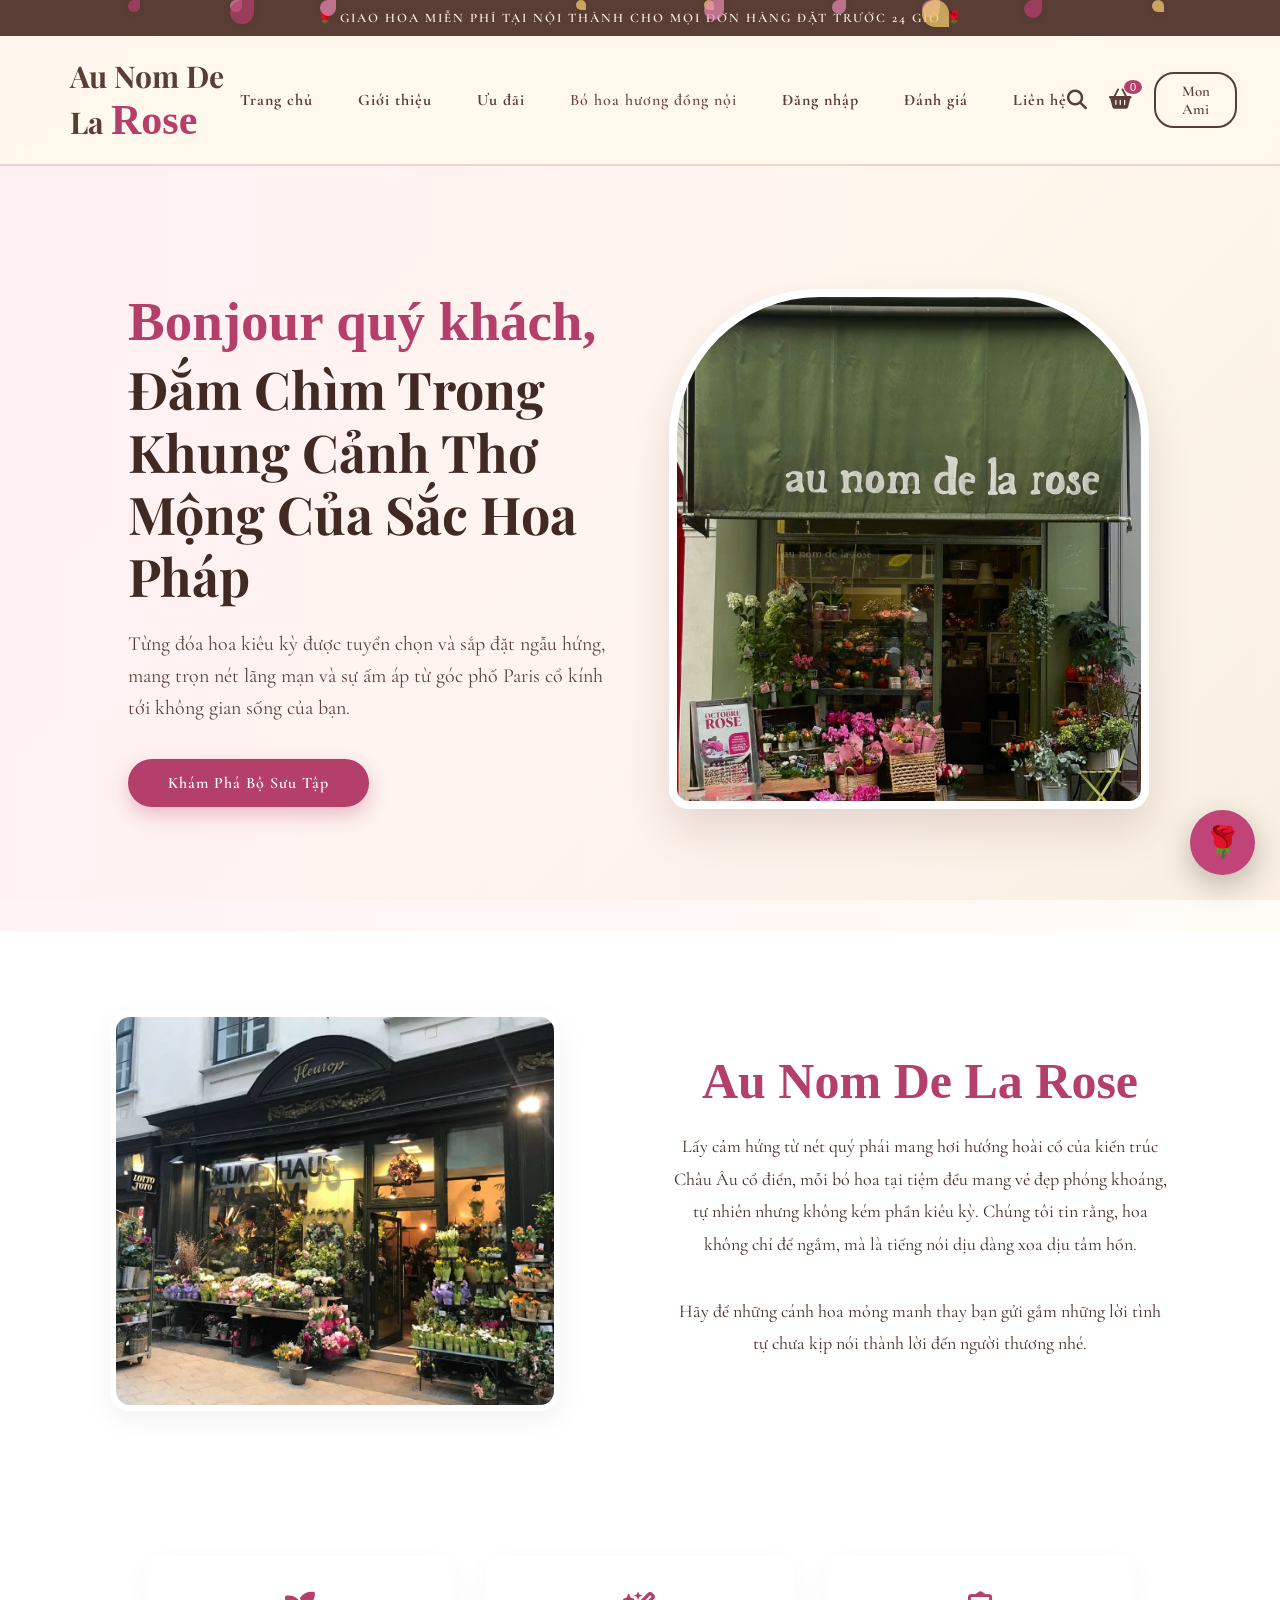
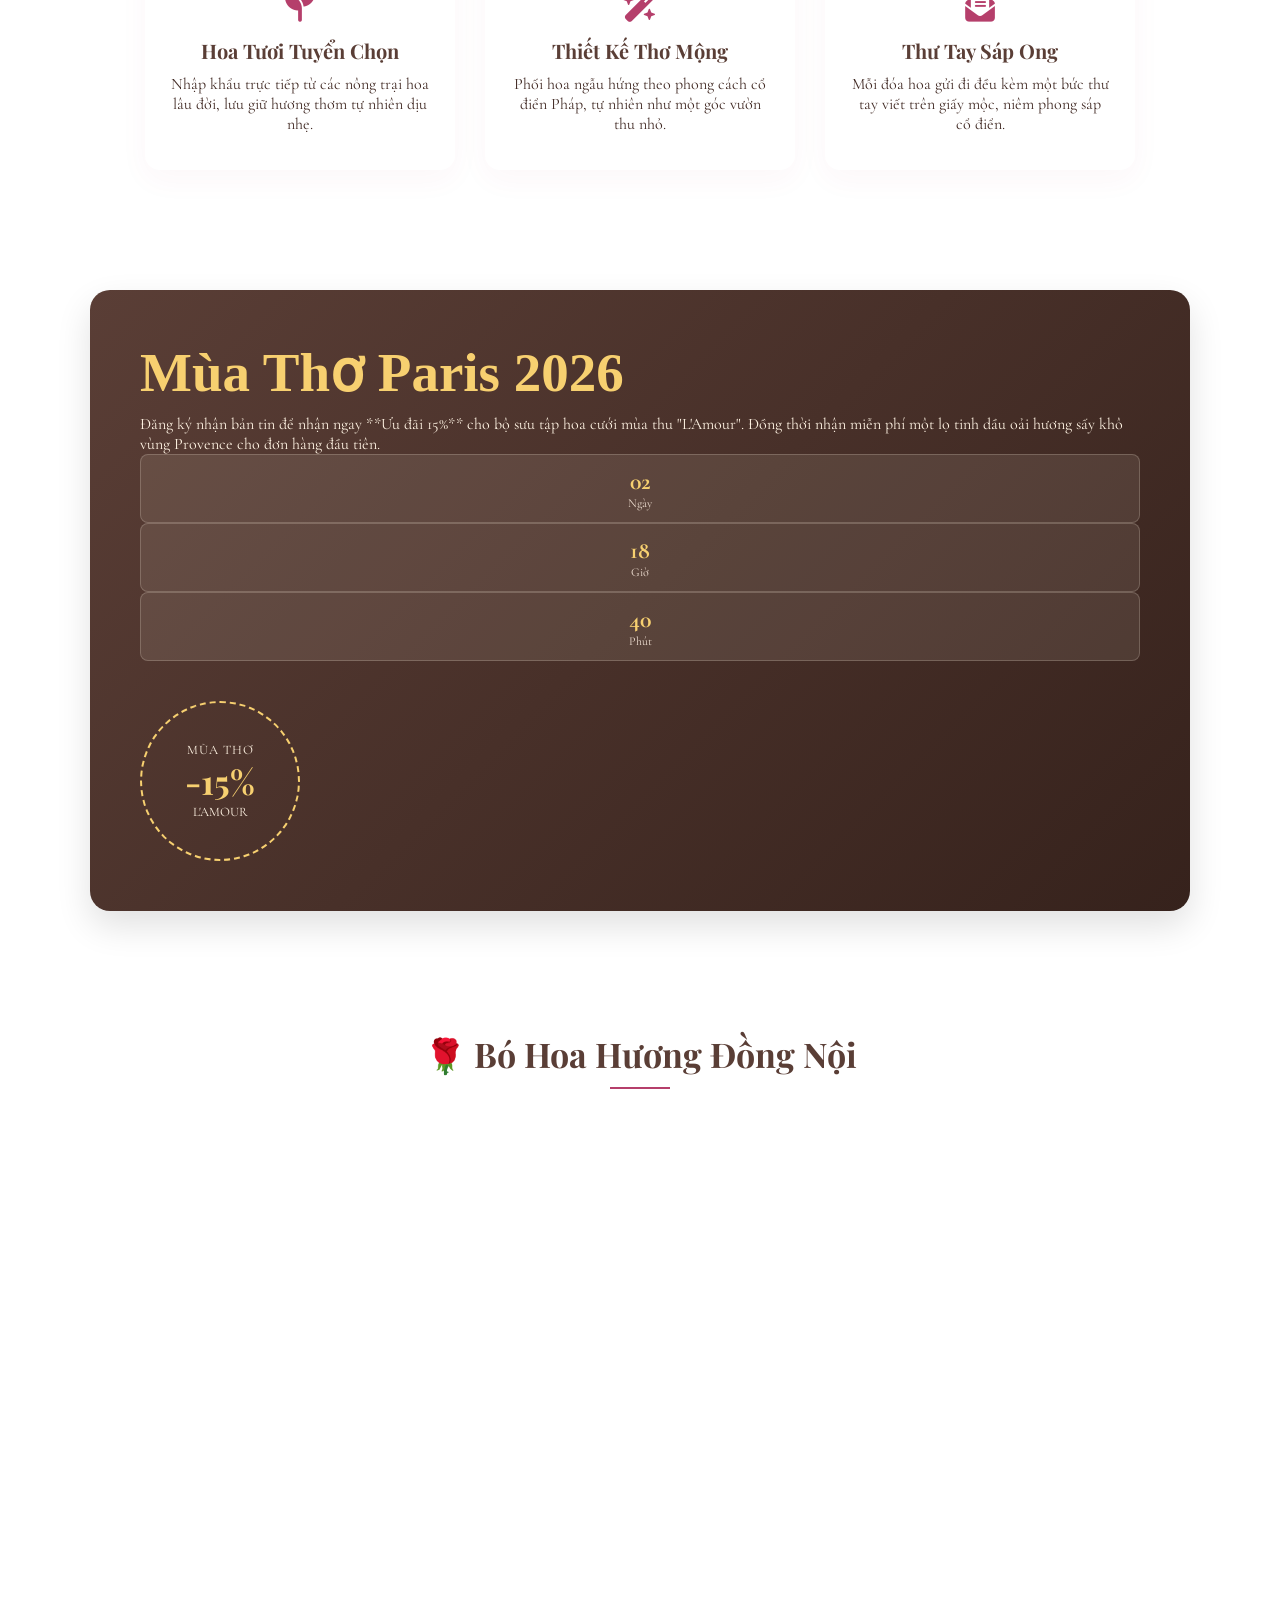
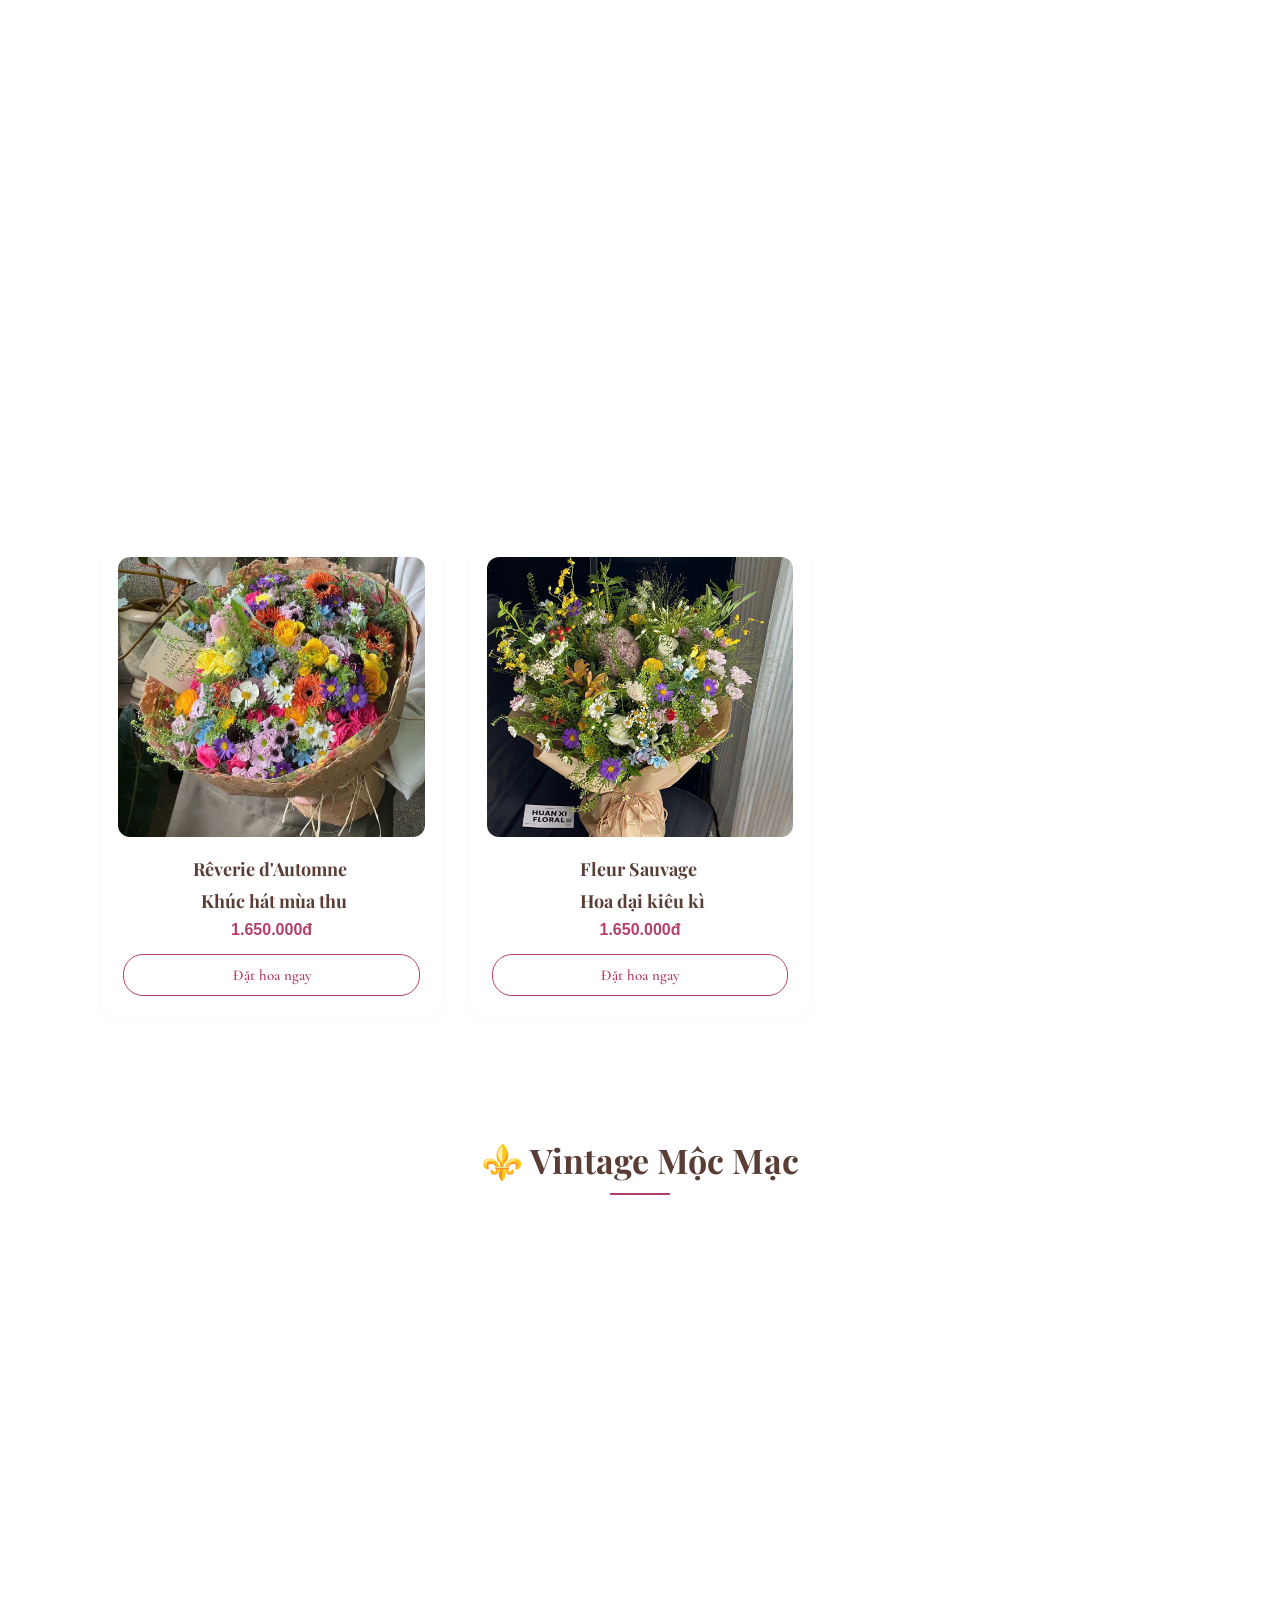
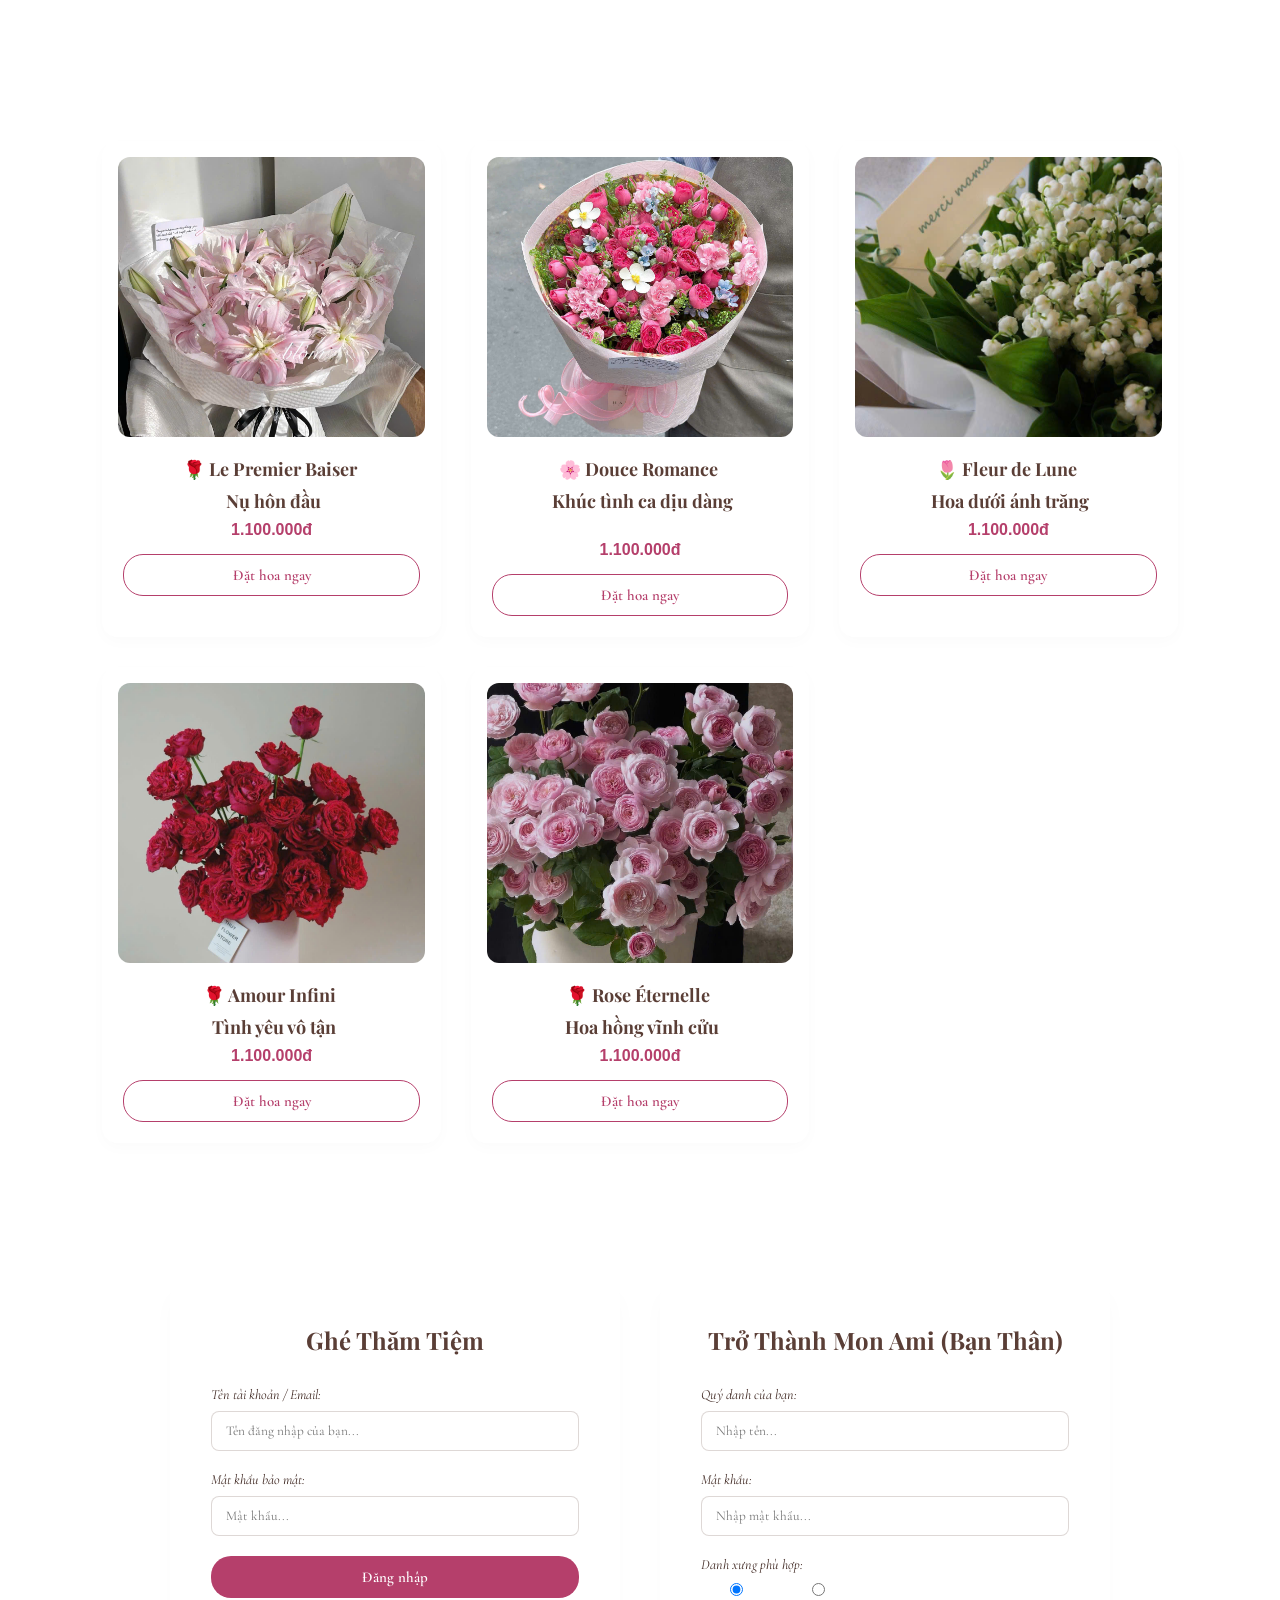
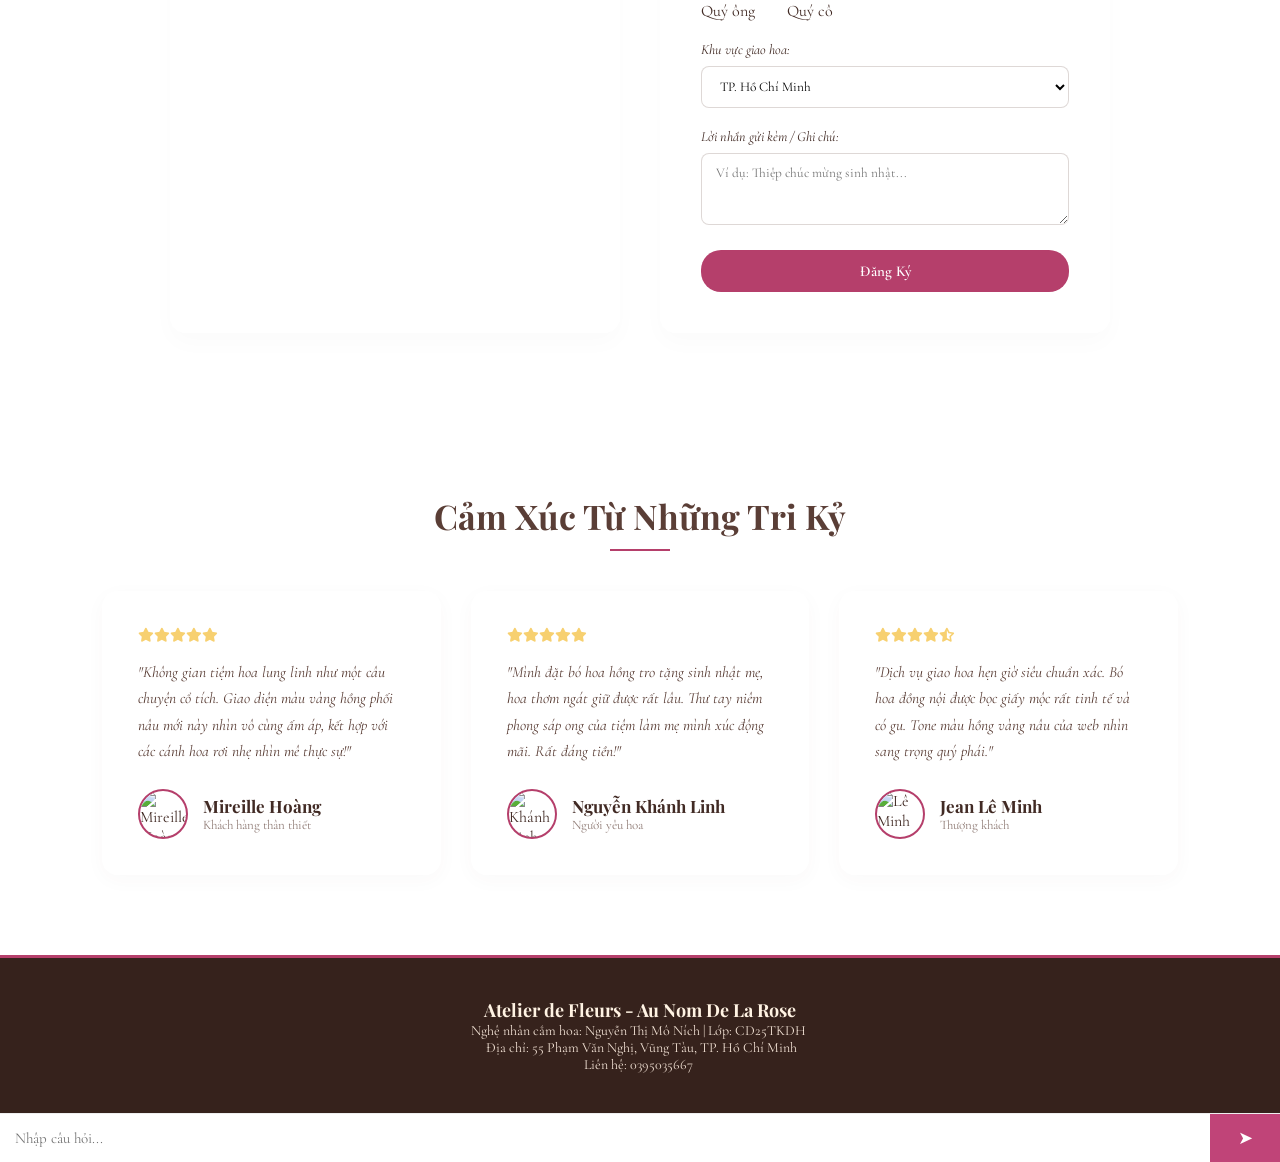
==== commit fe902fa9: "Add files via upload" ====
--- a/index.html
+++ b/index.html
@@ -494,16 +494,16 @@
             
 			
             <div class="dropdown">
-    <a href="sanpham.html" class="dropbtn">
+    <a href="bohoahuongdongnoi.html" class="dropbtn">
         Bó hoa hương đồng nội
     </a>
 
     <div class="dropdown-content">
         
-        <a href="sanphamvintage.html"> Vintage Mộc Mạc</a>
+        <a href="vintagemocmac.html"> Vintage Mộc Mạc</a>
     </div>
 </div>
-            <a href="đangnhap.html">Đăng nhập</a>
+            <a href="dangnhap.html">Đăng nhập</a>
 			<a href="danhgia.html">Đánh giá</a>
 			<a href="lienhe.html">Liên hệ</a>
         </nav>
